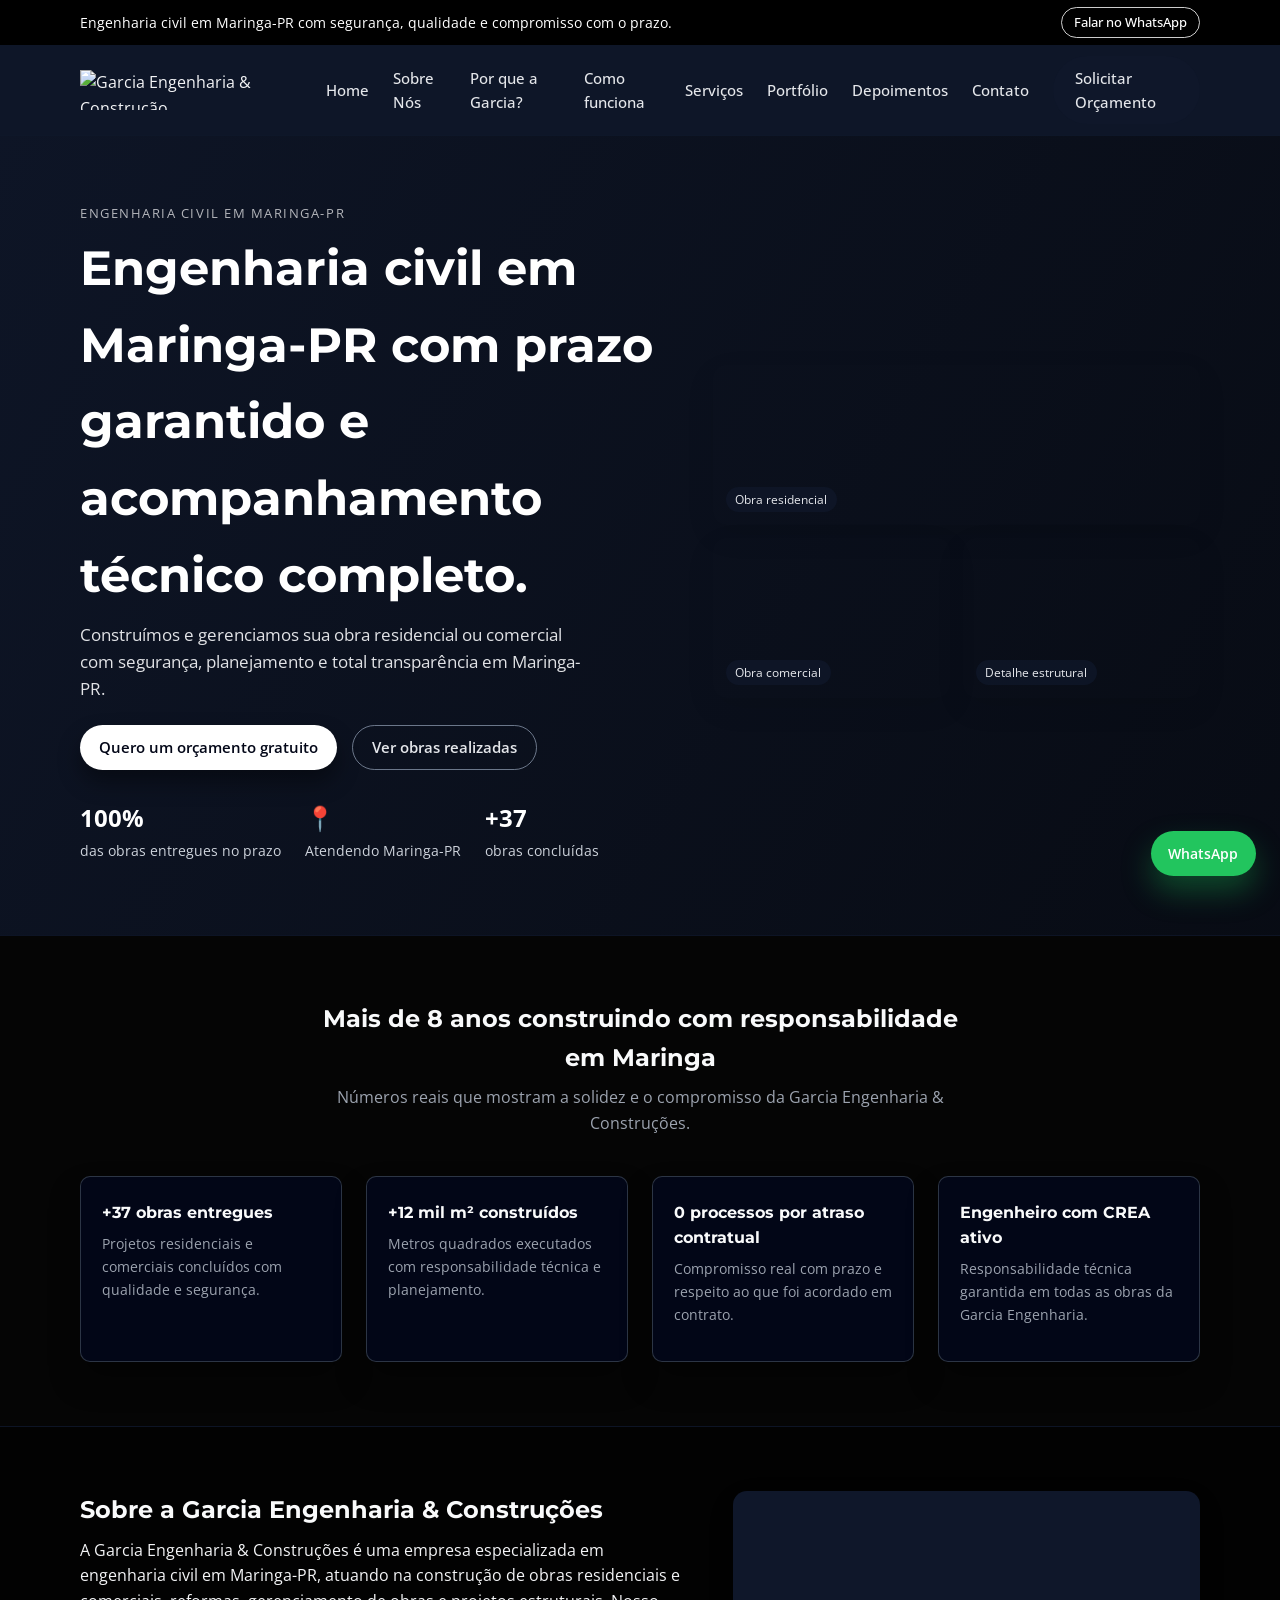
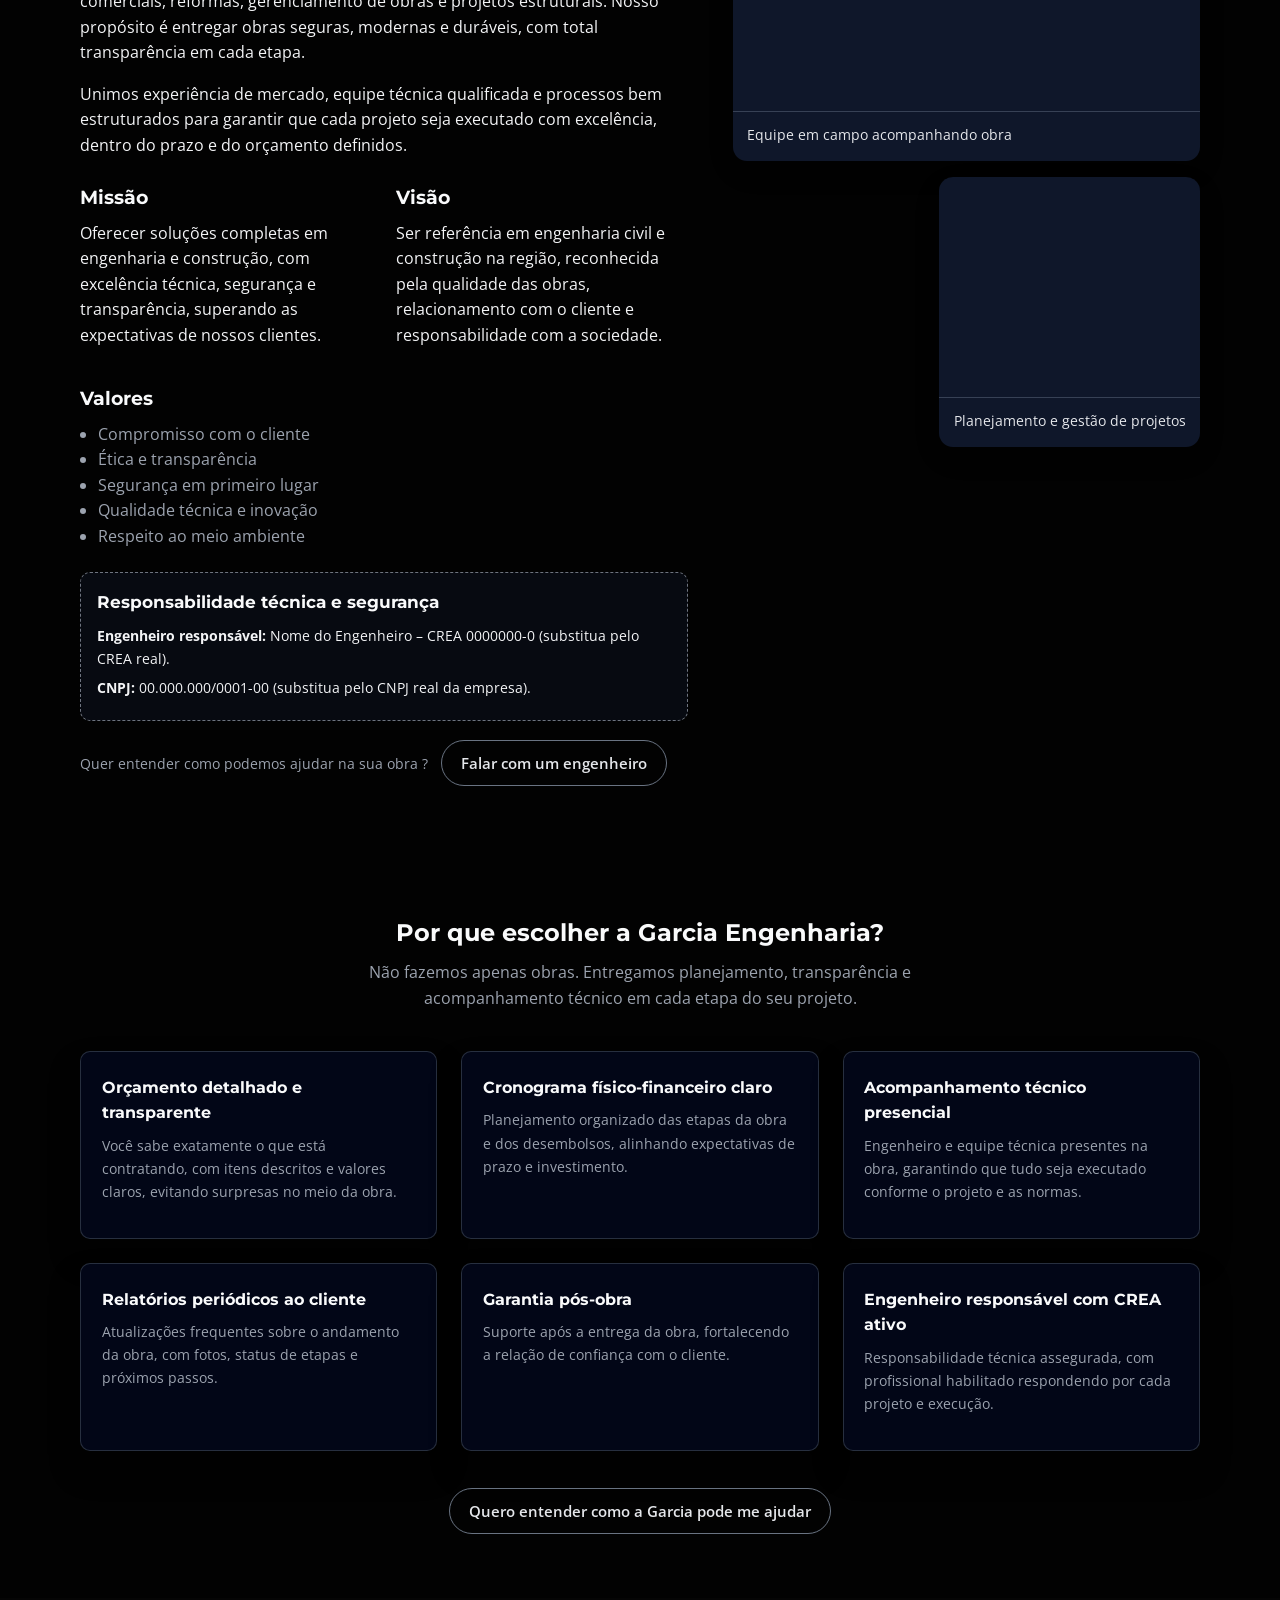
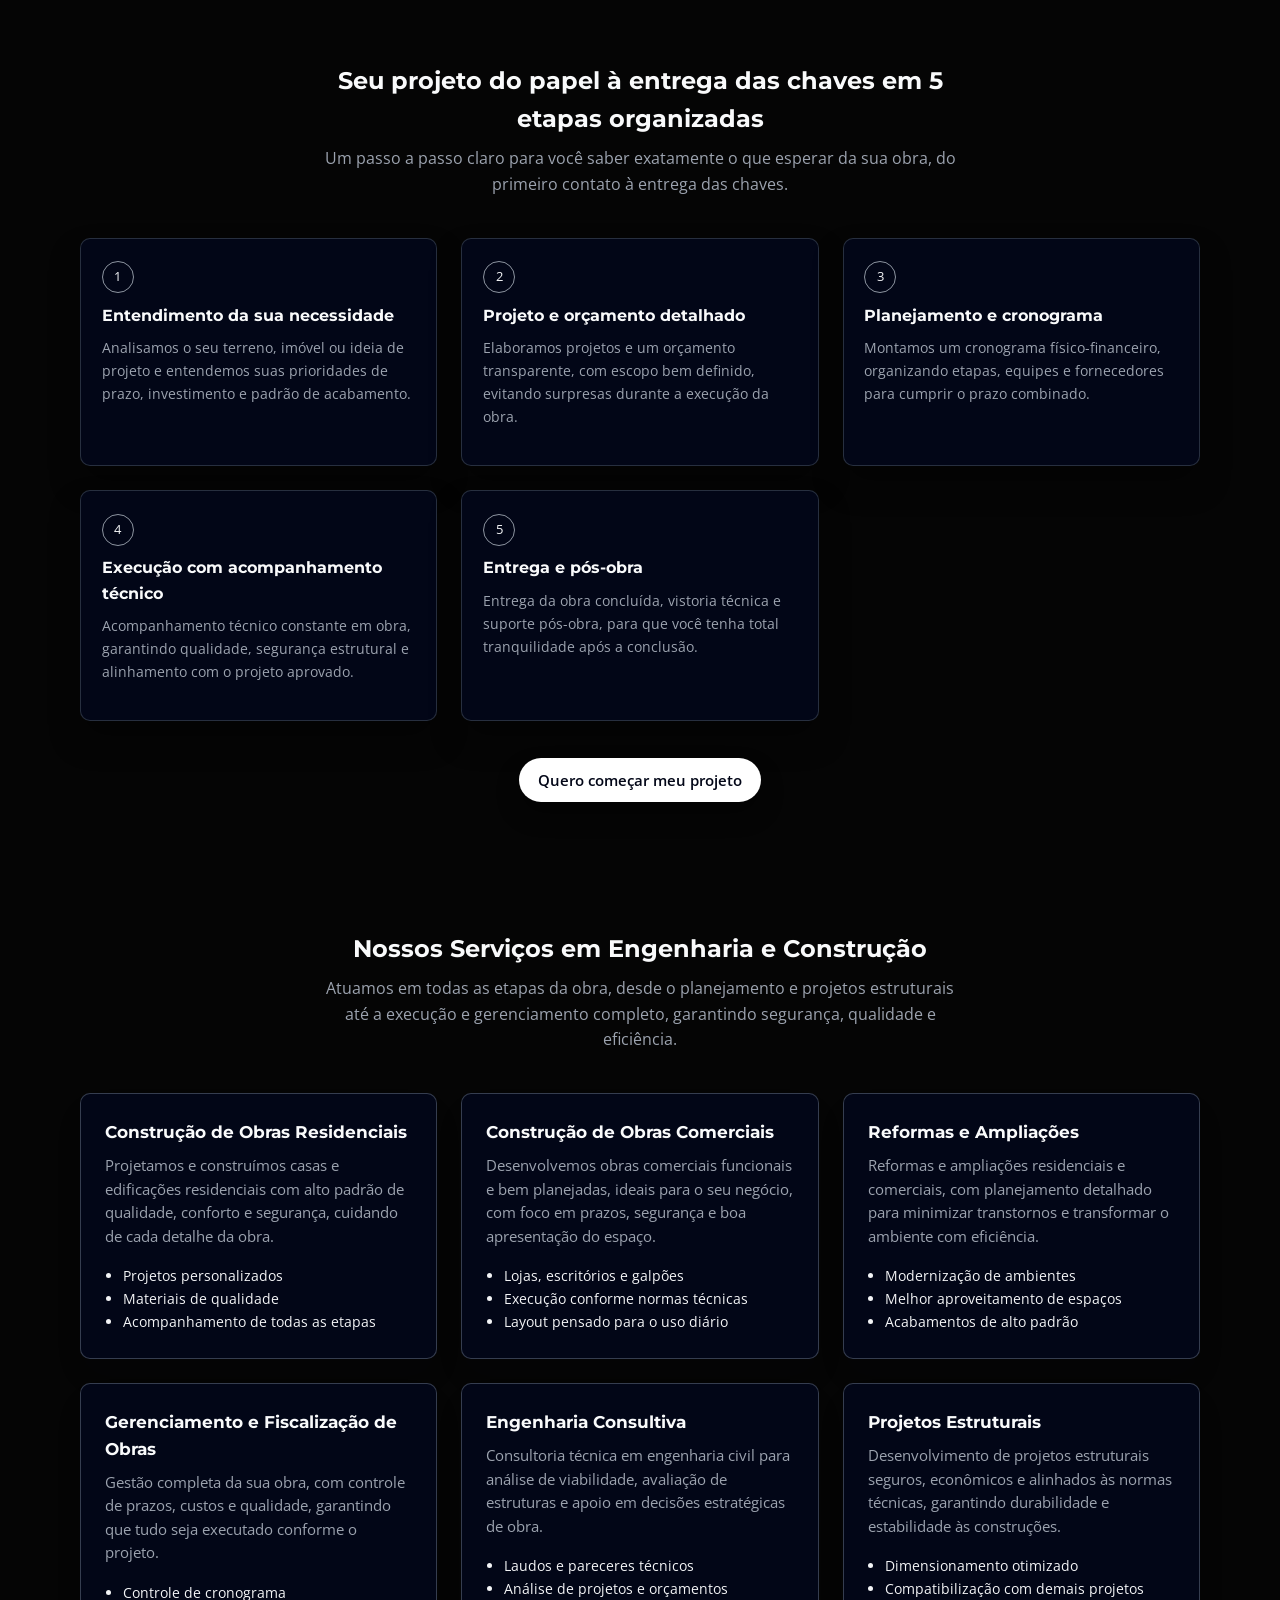
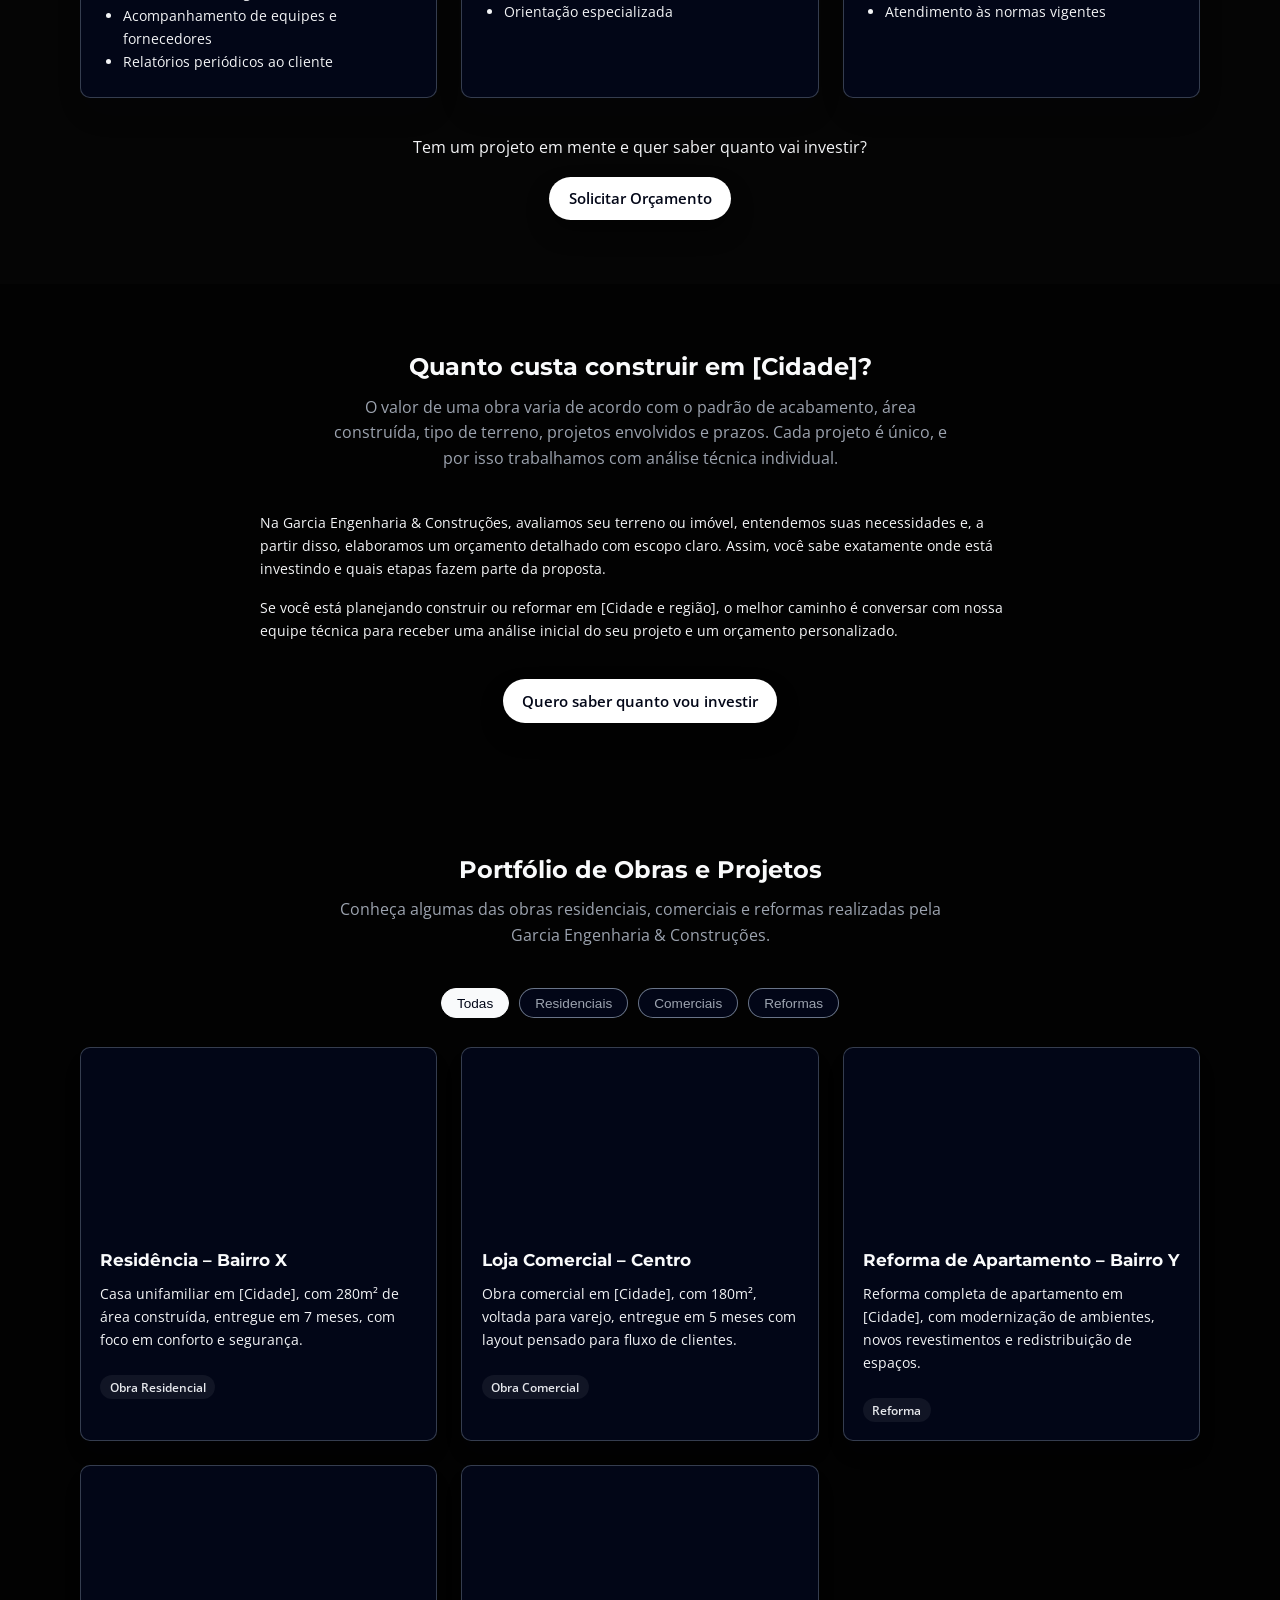
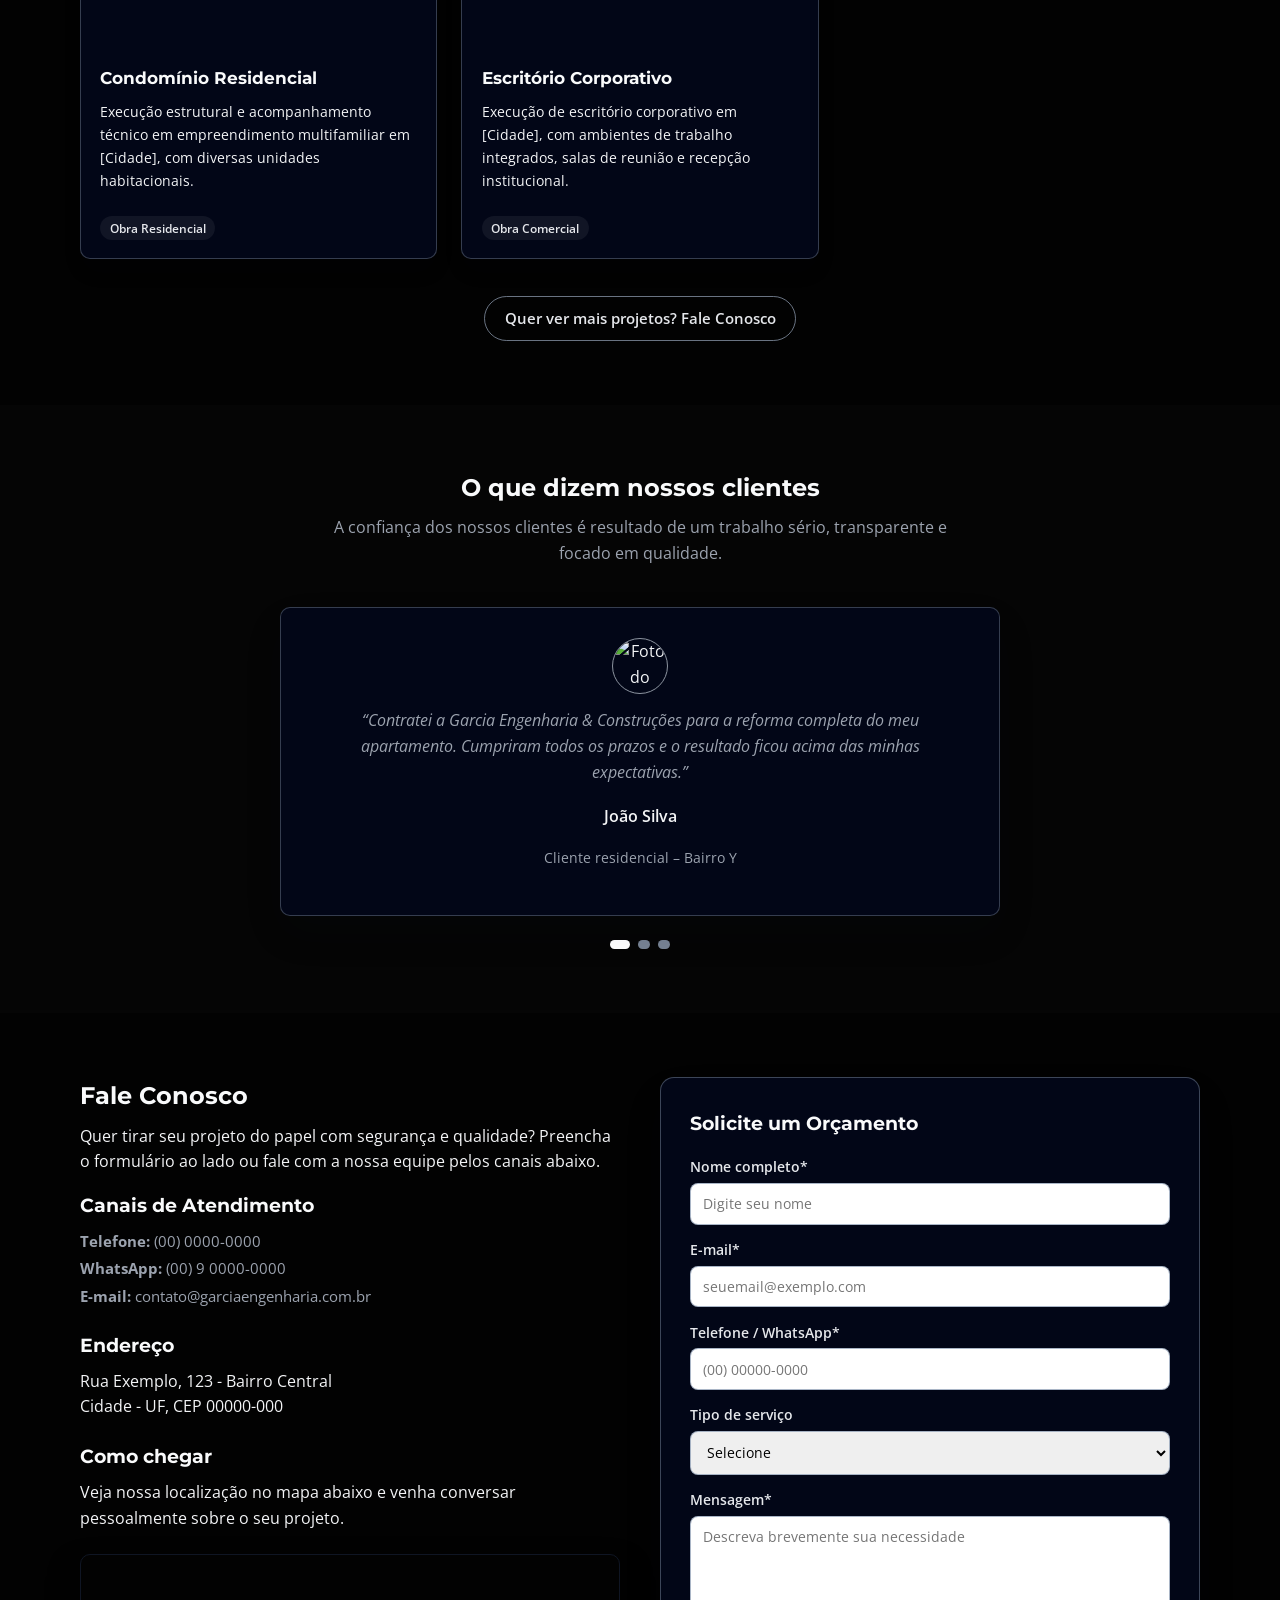
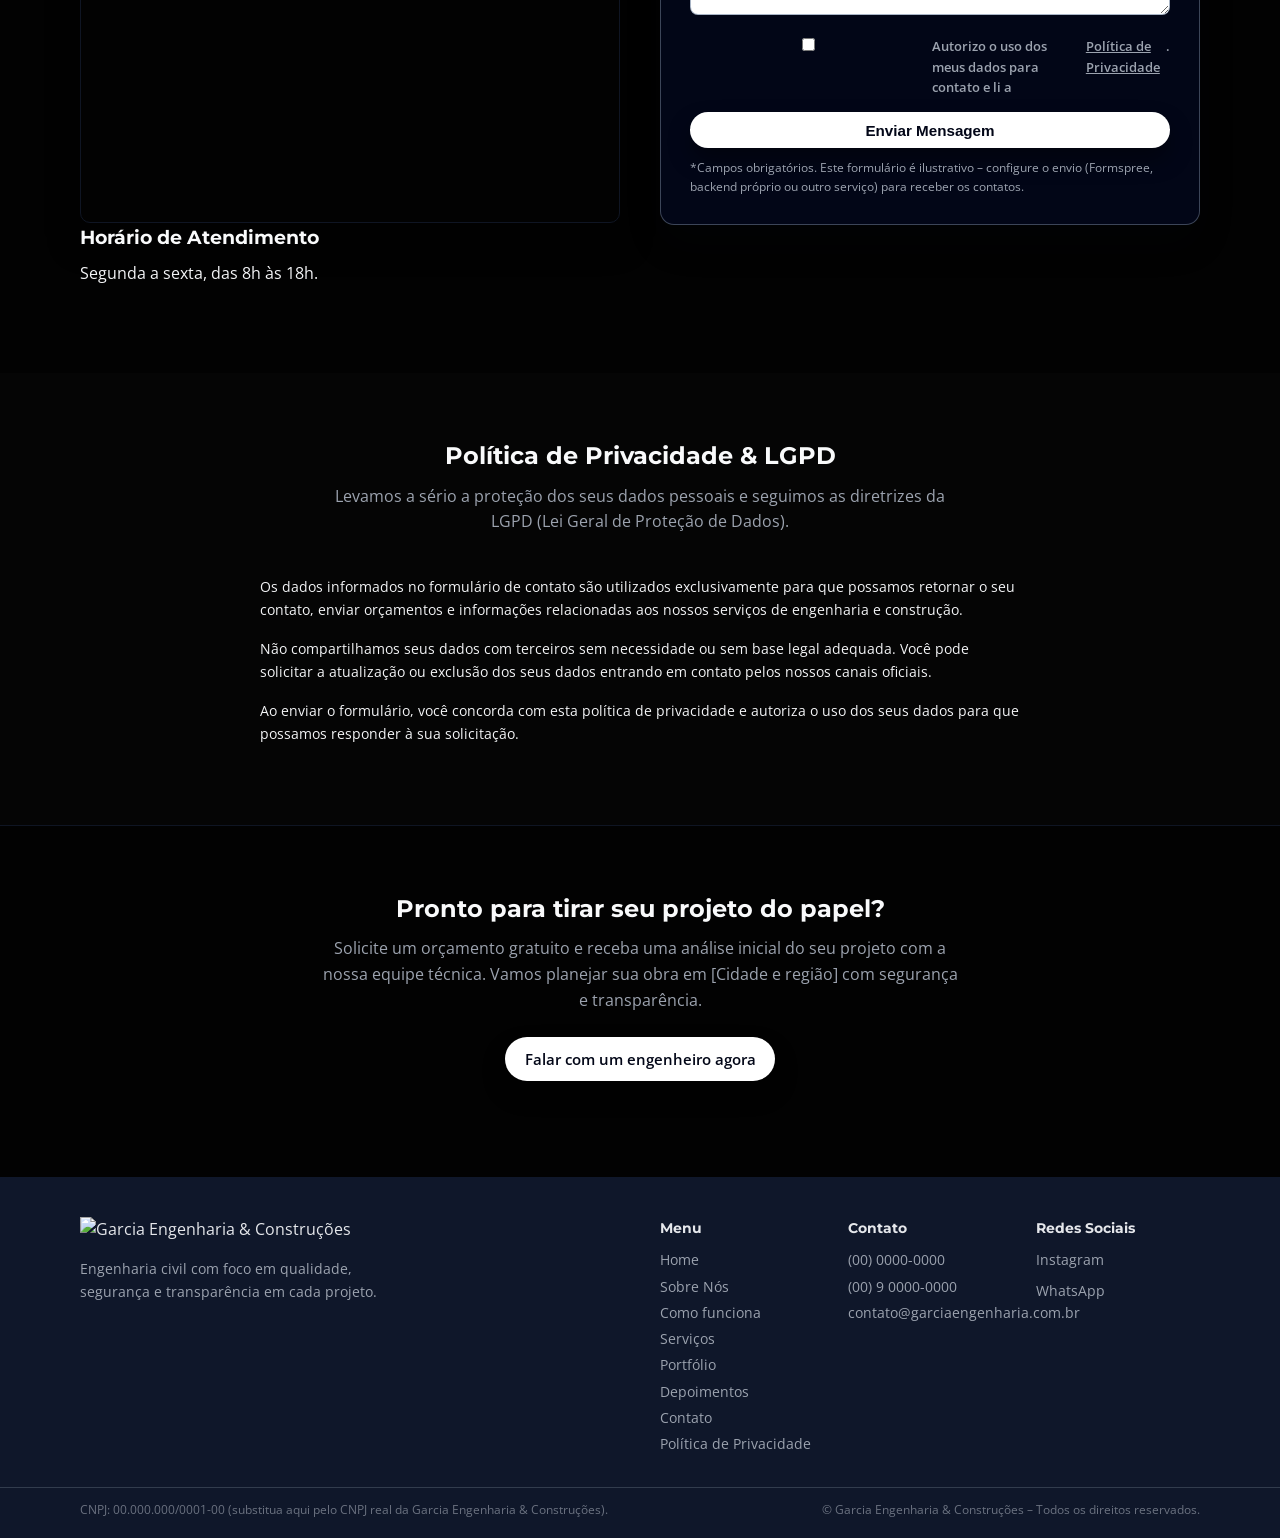
==== index.html @ 96cb590c "Update index.html" ====
<!DOCTYPE html>
<html lang="pt-BR">
<head>
  <meta charset="UTF-8" />
  <meta name="viewport" content="width=device-width, initial-scale=1.0" />
  <title>Garcia Engenharia em Maringa-PR | Obras Residenciais e Comerciais</title>
  <meta name="description" content="Garcia Engenharia & Construções - empresa de engenharia civil em [Cidade/Estado], especializada em obras residenciais e comerciais, reformas, gerenciamento de obras e projetos estruturais com qualidade, segurança e compromisso com o prazo." />
  <meta name="keywords" content="engenharia civil em [Cidade], construtora em [Cidade], obras residenciais, obras comerciais, reformas, projetos estruturais, gerenciamento de obras, engenharia consultiva" />
  <meta name="author" content="Garcia Engenharia & Construções" />

  <link rel="stylesheet" href="style.css" />
  <link rel="preconnect" href="https://fonts.googleapis.com" />
  <link rel="preconnect" href="https://fonts.gstatic.com" crossorigin />
  <link href="https://fonts.googleapis.com/css2?family=Montserrat:wght@400;500;600;700&family=Open+Sans:wght@300;400;600&display=swap" rel="stylesheet" />
</head>
<body>
  <header class="topbar">
    <div class="container topbar-content">
      <span>Engenharia civil em Maringa-PR com segurança, qualidade e compromisso com o prazo.</span>
      <a href="https://wa.me/5599999999999?text=Ol%C3%A1,%20vim%20pelo%20site%20e%20quero%20um%20or%C3%A7amento." target="_blank" class="topbar-whatsapp">Falar no WhatsApp</a>
    </div>
  </header>

  <header class="header">
    <div class="container header-content">
      <div class="logo">
        <img src="assets/logo-garcia.png" alt="Garcia Engenharia &amp; Construção" class="logo-img" />
      </div>

      <nav class="nav" id="nav">
        <a href="#home">Home</a>
        <a href="#sobre">Sobre Nós</a>
        <a href="#por-que-garcia">Por que a Garcia?</a>
        <a href="#processo">Como funciona</a>
        <a href="#servicos">Serviços</a>
        <a href="#portfolio">Portfólio</a>
        <a href="#depoimentos">Depoimentos</a>
        <a href="#contato">Contato</a>
        <a href="#contato" class="btn btn-nav-cta">Solicitar Orçamento</a>
      </nav>

      <button class="nav-toggle" id="nav-toggle" aria-label="Abrir menu">
        <span></span>
        <span></span>
        <span></span>
      </button>
    </div>
  </header>

  <main>
    <!-- Home -->
    <section class="hero" id="home">
      <div class="hero-bg-overlay"></div>
      <div class="container hero-content">
        <div class="hero-text">
          <span class="hero-kicker">Engenharia civil em Maringa-PR</span>
          <h1>Engenharia civil em Maringa-PR com prazo garantido e acompanhamento técnico completo.</h1>
          <p class="hero-subtitle">
            Construímos e gerenciamos sua obra residencial ou comercial com segurança, planejamento e total transparência em Maringa-PR.
          </p>
          <div class="hero-actions">
            <a href="#contato" class="btn btn-primary">Quero um orçamento gratuito</a>
            <a href="#portfolio" class="btn btn-outline">Ver obras realizadas</a>
          </div>
          <div class="hero-highlights">
            <div>
              <strong>100%</strong>
              <span>das obras entregues no prazo</span>
            </div>
            <div>
              <strong>📍</strong>
              <span>Atendendo Maringa-PR</span>
            </div>
            <div>
              <strong>+37</strong>
              <span>obras concluídas</span>
            </div>
          </div>
        </div>
        <div class="hero-gallery">
          <div class="hero-img hero-img-1">
            <span>Obra residencial</span>
          </div>
          <div class="hero-img hero-img-2">
            <span>Obra comercial</span>
          </div>
          <div class="hero-img hero-img-3">
            <span>Detalhe estrutural</span>
          </div>
        </div>
      </div>
    </section>

    <!-- Prova social imediata -->
    <section class="section section-alt proof-section" id="prova">
      <div class="container">
        <div class="section-header">
          <h2>Mais de 8 anos construindo com responsabilidade em Maringa</h2>
          <p>Números reais que mostram a solidez e o compromisso da Garcia Engenharia &amp; Construções.</p>
        </div>
        <div class="proof-grid">
          <div class="proof-card">
            <h3>+37 obras entregues</h3>
            <p>Projetos residenciais e comerciais concluídos com qualidade e segurança.</p>
          </div>
          <div class="proof-card">
            <h3>+12 mil m² construídos</h3>
            <p>Metros quadrados executados com responsabilidade técnica e planejamento.</p>
          </div>
          <div class="proof-card">
            <h3>0 processos por atraso contratual</h3>
            <p>Compromisso real com prazo e respeito ao que foi acordado em contrato.</p>
          </div>
          <div class="proof-card">
            <h3>Engenheiro com CREA ativo</h3>
            <p>Responsabilidade técnica garantida em todas as obras da Garcia Engenharia.</p>
          </div>
        </div>
      </div>
    </section>

    <!-- Sobre Nós -->
    <section class="section" id="sobre">
      <div class="container section-grid">
        <div class="section-text">
          <h2>Sobre a Garcia Engenharia &amp; Construções</h2>
          <p>
            A Garcia Engenharia &amp; Construções é uma empresa especializada em engenharia civil em Maringa-PR, atuando na construção de obras residenciais e comerciais, reformas, gerenciamento de obras e projetos estruturais. Nosso propósito é entregar obras seguras, modernas e duráveis, com total transparência em cada etapa.
          </p>
          <p>
            Unimos experiência de mercado, equipe técnica qualificada e processos bem estruturados para garantir que cada projeto seja executado com excelência, dentro do prazo e do orçamento definidos.
          </p>

          <div class="about-columns">
            <div>
              <h3>Missão</h3>
              <p>
                Oferecer soluções completas em engenharia e construção, com excelência técnica, segurança e transparência, superando as expectativas de nossos clientes.
              </p>
            </div>
            <div>
              <h3>Visão</h3>
              <p>
                Ser referência em engenharia civil e construção na região, reconhecida pela qualidade das obras, relacionamento com o cliente e responsabilidade com a sociedade.
              </p>
            </div>
          </div>

          <div class="about-values">
            <h3>Valores</h3>
            <ul>
              <li>Compromisso com o cliente</li>
              <li>Ética e transparência</li>
              <li>Segurança em primeiro lugar</li>
              <li>Qualidade técnica e inovação</li>
              <li>Respeito ao meio ambiente</li>
            </ul>
          </div>

          <div class="about-proof">
            <h3>Responsabilidade técnica e segurança</h3>
            <p>
              <strong>Engenheiro responsável:</strong> Nome do Engenheiro – CREA 0000000-0 (substitua pelo CREA real).
            </p>
            <p>
              <strong>CNPJ:</strong> 00.000.000/0001-00 (substitua pelo CNPJ real da empresa).
            </p>
          </div>

          <div class="section-cta-inline">
            <p>Quer entender como podemos ajudar na sua obra ?</p>
            <a href="#contato" class="btn btn-outline">Falar com um engenheiro</a>
          </div>
        </div>

        <div class="section-media">
          <div class="media-card">
            <div class="media-image about-image-main"></div>
            <div class="media-label">Equipe em campo acompanhando obra</div>
          </div>
          <div class="media-card secondary">
            <div class="media-image about-image-secondary"></div>
            <div class="media-label">Planejamento e gestão de projetos</div>
          </div>
        </div>
      </div>
    </section>

    <!-- Por que escolher a Garcia -->
    <section class="section" id="por-que-garcia">
      <div class="container">
        <header class="section-header">
          <h2>Por que escolher a Garcia Engenharia?</h2>
          <p>
            Não fazemos apenas obras. Entregamos planejamento, transparência e acompanhamento técnico em cada etapa do seu projeto.
          </p>
        </header>

        <div class="why-grid">
          <div class="why-item">
            <h3>Orçamento detalhado e transparente</h3>
            <p>Você sabe exatamente o que está contratando, com itens descritos e valores claros, evitando surpresas no meio da obra.</p>
          </div>
          <div class="why-item">
            <h3>Cronograma físico-financeiro claro</h3>
            <p>Planejamento organizado das etapas da obra e dos desembolsos, alinhando expectativas de prazo e investimento.</p>
          </div>
          <div class="why-item">
            <h3>Acompanhamento técnico presencial</h3>
            <p>Engenheiro e equipe técnica presentes na obra, garantindo que tudo seja executado conforme o projeto e as normas.</p>
          </div>
          <div class="why-item">
            <h3>Relatórios periódicos ao cliente</h3>
            <p>Atualizações frequentes sobre o andamento da obra, com fotos, status de etapas e próximos passos.</p>
          </div>
          <div class="why-item">
            <h3>Garantia pós-obra</h3>
            <p>Suporte após a entrega da obra, fortalecendo a relação de confiança com o cliente.</p>
          </div>
          <div class="why-item">
            <h3>Engenheiro responsável com CREA ativo</h3>
            <p>Responsabilidade técnica assegurada, com profissional habilitado respondendo por cada projeto e execução.</p>
          </div>
        </div>

        <div class="section-cta-center">
          <a href="#contato" class="btn btn-outline">Quero entender como a Garcia pode me ajudar</a>
        </div>
      </div>
    </section>

    <!-- Como funciona nosso processo -->
    <section class="section section-alt" id="processo">
      <div class="container">
        <header class="section-header">
          <h2>Seu projeto do papel à entrega das chaves em 5 etapas organizadas</h2>
          <p>
            Um passo a passo claro para você saber exatamente o que esperar da sua obra, do primeiro contato à entrega das chaves.
          </p>
        </header>

        <div class="process-grid">
          <article class="process-step">
            <span class="process-number">1</span>
            <h3>Entendimento da sua necessidade</h3>
            <p>Analisamos o seu terreno, imóvel ou ideia de projeto e entendemos suas prioridades de prazo, investimento e padrão de acabamento.</p>
          </article>
          <article class="process-step">
            <span class="process-number">2</span>
            <h3>Projeto e orçamento detalhado</h3>
            <p>Elaboramos projetos e um orçamento transparente, com escopo bem definido, evitando surpresas durante a execução da obra.</p>
          </article>
          <article class="process-step">
            <span class="process-number">3</span>
            <h3>Planejamento e cronograma</h3>
            <p>Montamos um cronograma físico-financeiro, organizando etapas, equipes e fornecedores para cumprir o prazo combinado.</p>
          </article>
          <article class="process-step">
            <span class="process-number">4</span>
            <h3>Execução com acompanhamento técnico</h3>
            <p>Acompanhamento técnico constante em obra, garantindo qualidade, segurança estrutural e alinhamento com o projeto aprovado.</p>
          </article>
          <article class="process-step">
            <span class="process-number">5</span>
            <h3>Entrega e pós-obra</h3>
            <p>Entrega da obra concluída, vistoria técnica e suporte pós-obra, para que você tenha total tranquilidade após a conclusão.</p>
          </article>
        </div>

        <div class="section-cta-center">
          <a href="#contato" class="btn btn-primary">Quero começar meu projeto</a>
        </div>
      </div>
    </section>

    <!-- Serviços -->
    <section class="section section-alt" id="servicos">
      <div class="container">
        <header class="section-header">
          <h2>Nossos Serviços em Engenharia e Construção</h2>
          <p>
            Atuamos em todas as etapas da obra, desde o planejamento e projetos estruturais até a execução e gerenciamento completo, garantindo segurança, qualidade e eficiência.
          </p>
        </header>

        <div class="services-grid">
          <article class="service-card">
            <h3>Construção de Obras Residenciais</h3>
            <p>
              Projetamos e construímos casas e edificações residenciais com alto padrão de qualidade, conforto e segurança, cuidando de cada detalhe da obra.
            </p>
            <ul>
              <li>Projetos personalizados</li>
              <li>Materiais de qualidade</li>
              <li>Acompanhamento de todas as etapas</li>
            </ul>
          </article>

          <article class="service-card">
            <h3>Construção de Obras Comerciais</h3>
            <p>
              Desenvolvemos obras comerciais funcionais e bem planejadas, ideais para o seu negócio, com foco em prazos, segurança e boa apresentação do espaço.
            </p>
            <ul>
              <li>Lojas, escritórios e galpões</li>
              <li>Execução conforme normas técnicas</li>
              <li>Layout pensado para o uso diário</li>
            </ul>
          </article>

          <article class="service-card">
            <h3>Reformas e Ampliações</h3>
            <p>
              Reformas e ampliações residenciais e comerciais, com planejamento detalhado para minimizar transtornos e transformar o ambiente com eficiência.
            </p>
            <ul>
              <li>Modernização de ambientes</li>
              <li>Melhor aproveitamento de espaços</li>
              <li>Acabamentos de alto padrão</li>
            </ul>
          </article>

          <article class="service-card">
            <h3>Gerenciamento e Fiscalização de Obras</h3>
            <p>
              Gestão completa da sua obra, com controle de prazos, custos e qualidade, garantindo que tudo seja executado conforme o projeto.
            </p>
            <ul>
              <li>Controle de cronograma</li>
              <li>Acompanhamento de equipes e fornecedores</li>
              <li>Relatórios periódicos ao cliente</li>
            </ul>
          </article>

          <article class="service-card">
            <h3>Engenharia Consultiva</h3>
            <p>
              Consultoria técnica em engenharia civil para análise de viabilidade, avaliação de estruturas e apoio em decisões estratégicas de obra.
            </p>
            <ul>
              <li>Laudos e pareceres técnicos</li>
              <li>Análise de projetos e orçamentos</li>
              <li>Orientação especializada</li>
            </ul>
          </article>

          <article class="service-card">
            <h3>Projetos Estruturais</h3>
            <p>
              Desenvolvimento de projetos estruturais seguros, econômicos e alinhados às normas técnicas, garantindo durabilidade e estabilidade às construções.
            </p>
            <ul>
              <li>Dimensionamento otimizado</li>
              <li>Compatibilização com demais projetos</li>
              <li>Atendimento às normas vigentes</li>
            </ul>
          </article>
        </div>

        <div class="section-cta-center">
          <p>Tem um projeto em mente e quer saber quanto vai investir?</p>
          <a href="#contato" class="btn btn-primary">Solicitar Orçamento</a>
        </div>
      </div>
    </section>

    <!-- Quanto custa construir em [Cidade]? -->
    <section class="section" id="custo">
      <div class="container">
        <header class="section-header">
          <h2>Quanto custa construir em [Cidade]?</h2>
          <p>
            O valor de uma obra varia de acordo com o padrão de acabamento, área construída, tipo de terreno, projetos envolvidos e prazos. Cada projeto é único, e por isso trabalhamos com análise
            técnica individual.
          </p>
        </header>

        <div class="privacy-content">
          <p>
            Na Garcia Engenharia &amp; Construções, avaliamos seu terreno ou imóvel, entendemos suas necessidades e, a partir disso, elaboramos um orçamento detalhado com escopo claro. Assim, você
            sabe exatamente onde está investindo e quais etapas fazem parte da proposta.
          </p>
          <p>
            Se você está planejando construir ou reformar em [Cidade e região], o melhor caminho é conversar com nossa equipe técnica para receber uma análise inicial do seu projeto e um orçamento
            personalizado.
          </p>
        </div>

        <div class="section-cta-center">
          <a href="#contato" class="btn btn-primary">Quero saber quanto vou investir</a>
        </div>
      </div>
    </section>

    <!-- Portfólio -->
    <section class="section" id="portfolio">
      <div class="container">
        <header class="section-header">
          <h2>Portfólio de Obras e Projetos</h2>
          <p>
            Conheça algumas das obras residenciais, comerciais e reformas realizadas pela Garcia Engenharia &amp; Construções.
          </p>
        </header>

        <div class="portfolio-filters">
          <button class="filter-btn active" data-filter="all">Todas</button>
          <button class="filter-btn" data-filter="residencial">Residenciais</button>
          <button class="filter-btn" data-filter="comercial">Comerciais</button>
          <button class="filter-btn" data-filter="reforma">Reformas</button>
        </div>

        <div class="portfolio-grid">
          <article class="portfolio-item" data-category="residencial">
            <div class="portfolio-image portfolio-img-1"></div>
            <div class="portfolio-info">
              <h3>Residência – Bairro X</h3>
              <p>Casa unifamiliar em [Cidade], com 280m² de área construída, entregue em 7 meses, com foco em conforto e segurança.</p>
              <span class="portfolio-tag">Obra Residencial</span>
            </div>
          </article>

          <article class="portfolio-item" data-category="comercial">
            <div class="portfolio-image portfolio-img-2"></div>
            <div class="portfolio-info">
              <h3>Loja Comercial – Centro</h3>
              <p>Obra comercial em [Cidade], com 180m², voltada para varejo, entregue em 5 meses com layout pensado para fluxo de clientes.</p>
              <span class="portfolio-tag">Obra Comercial</span>
            </div>
          </article>

          <article class="portfolio-item" data-category="reforma">
            <div class="portfolio-image portfolio-img-3"></div>
            <div class="portfolio-info">
              <h3>Reforma de Apartamento – Bairro Y</h3>
              <p>Reforma completa de apartamento em [Cidade], com modernização de ambientes, novos revestimentos e redistribuição de espaços.</p>
              <span class="portfolio-tag">Reforma</span>
            </div>
          </article>

          <article class="portfolio-item" data-category="residencial">
            <div class="portfolio-image portfolio-img-4"></div>
            <div class="portfolio-info">
              <h3>Condomínio Residencial</h3>
              <p>Execução estrutural e acompanhamento técnico em empreendimento multifamiliar em [Cidade], com diversas unidades habitacionais.</p>
              <span class="portfolio-tag">Obra Residencial</span>
            </div>
          </article>

          <article class="portfolio-item" data-category="comercial">
            <div class="portfolio-image portfolio-img-5"></div>
            <div class="portfolio-info">
              <h3>Escritório Corporativo</h3>
              <p>Execução de escritório corporativo em [Cidade], com ambientes de trabalho integrados, salas de reunião e recepção institucional.</p>
              <span class="portfolio-tag">Obra Comercial</span>
            </div>
          </article>
        </div>

        <div class="section-cta-center">
          <a href="#contato" class="btn btn-outline">Quer ver mais projetos? Fale Conosco</a>
        </div>
      </div>
    </section>

    <!-- Depoimentos -->
    <section class="section section-alt" id="depoimentos">
      <div class="container">
        <header class="section-header">
          <h2>O que dizem nossos clientes</h2>
          <p>
            A confiança dos nossos clientes é resultado de um trabalho sério, transparente e focado em qualidade.
          </p>
        </header>

        <div class="testimonials-slider" id="testimonials-slider">
          <article class="testimonial active">
            <img src="assets/depoimentos/joao-silva.jpg" alt="Foto do cliente João Silva" class="testimonial-photo" />
            <p class="testimonial-text">
              “Contratei a Garcia Engenharia &amp; Construções para a reforma completa do meu apartamento. Cumpriram todos os prazos e o resultado ficou acima das minhas expectativas.”
            </p>
            <p class="testimonial-author">João Silva</p>
            <p class="testimonial-role">Cliente residencial – Bairro Y</p>
          </article>

          <article class="testimonial">
            <img src="assets/depoimentos/ana-pereira.jpg" alt="Foto da cliente Ana Pereira" class="testimonial-photo" />
            <p class="testimonial-text">
              “A obra do nosso novo escritório foi conduzida com profissionalismo e transparência. Recomendo a Garcia pela qualidade técnica e pelo cuidado com cada detalhe.”
            </p>
            <p class="testimonial-author">Ana Pereira</p>
            <p class="testimonial-role">Empresária – Escritório comercial em [Cidade]</p>
          </article>

          <article class="testimonial">
            <img src="assets/depoimentos/marcos-oliveira.jpg" alt="Foto do cliente Marcos Oliveira" class="testimonial-photo" />
            <p class="testimonial-text">
              “Desde o projeto estrutural até a entrega da obra, tivemos acompanhamento constante da equipe, sempre esclarecendo dúvidas e propondo as melhores soluções.”
            </p>
            <p class="testimonial-author">Marcos Oliveira</p>
            <p class="testimonial-role">Investidor imobiliário – Obras em [Cidade e região]</p>
          </article>
        </div>

        <div class="testimonials-dots" id="testimonials-dots">
          <button class="dot active" data-index="0" aria-label="Depoimento 1"></button>
          <button class="dot" data-index="1" aria-label="Depoimento 2"></button>
          <button class="dot" data-index="2" aria-label="Depoimento 3"></button>
        </div>
      </div>
    </section>

    <!-- Contato -->
    <section class="section" id="contato">
      <div class="container contact-grid">
        <div class="contact-info">
          <h2>Fale Conosco</h2>
          <p>
            Quer tirar seu projeto do papel com segurança e qualidade? Preencha o formulário ao lado ou fale com a nossa equipe pelos canais abaixo.
          </p>

          <div class="contact-block">
            <h3>Canais de Atendimento</h3>
            <ul>
              <li><strong>Telefone:</strong> (00) 0000-0000</li>
              <li><strong>WhatsApp:</strong> (00) 9 0000-0000</li>
              <li><strong>E-mail:</strong> contato@garciaengenharia.com.br</li>
            </ul>
          </div>

          <div class="contact-block">
            <h3>Endereço</h3>
            <p>
              Rua Exemplo, 123 - Bairro Central<br />
              Cidade - UF, CEP 00000-000
            </p>
          </div>

          <div class="contact-block">
            <h3>Como chegar</h3>
            <p>Veja nossa localização no mapa abaixo e venha conversar pessoalmente sobre o seu projeto.</p>
          </div>

          <div class="contact-map">
            <iframe
              src="https://www.google.com/maps/embed?pb=!1m18!1m12!1m3!1d0!2d-46.633309!3d-23.55052!2m3!1f0!2f0!3f0!3m2!1i1024!2i768!4f13.1!3m3!1m2!1s0x0%3A0x0!2zWw!5e0!3m2!1spt-BR!2sBR!4v0000000000000"
              width="100%"
              height="260"
              style="border: 0"
              allowfullscreen=""
              loading="lazy"
              referrerpolicy="no-referrer-when-downgrade"
            ></iframe>
          </div>

          <div class="contact-block">
            <h3>Horário de Atendimento</h3>
            <p>Segunda a sexta, das 8h às 18h.</p>
          </div>
        </div>

        <div class="contact-form-wrapper">
          <form class="contact-form" action="#" method="post">
            <h3>Solicite um Orçamento</h3>
            <div class="form-group">
              <label for="nome">Nome completo*</label>
              <input type="text" id="nome" name="nome" placeholder="Digite seu nome" required />
            </div>
            <div class="form-group">
              <label for="email">E-mail*</label>
              <input type="email" id="email" name="email" placeholder="seuemail@exemplo.com" required />
            </div>
            <div class="form-group">
              <label for="telefone">Telefone / WhatsApp*</label>
              <input type="tel" id="telefone" name="telefone" placeholder="(00) 00000-0000" required />
            </div>
            <div class="form-group">
              <label for="tipo-servico">Tipo de serviço</label>
              <select id="tipo-servico" name="tipo-servico">
                <option value="">Selecione</option>
                <option value="residencial">Construção residencial</option>
                <option value="comercial">Construção comercial</option>
                <option value="reforma">Reforma / Ampliação</option>
                <option value="gerenciamento">Gerenciamento de obra</option>
                <option value="projetos">Projetos estruturais</option>
                <option value="consultoria">Engenharia consultiva</option>
              </select>
            </div>
            <div class="form-group">
              <label for="mensagem">Mensagem*</label>
              <textarea id="mensagem" name="mensagem" rows="4" placeholder="Descreva brevemente sua necessidade" required></textarea>
            </div>
            <div class="form-group form-consent">
              <label>
                <input type="checkbox" name="lgpd" required />
                Autorizo o uso dos meus dados para contato e li a <a href="#privacidade">Política de Privacidade</a>.
              </label>
            </div>
            <button type="submit" class="btn btn-primary btn-full">Enviar Mensagem</button>
            <small class="form-note">*Campos obrigatórios. Este formulário é ilustrativo – configure o envio (Formspree, backend próprio ou outro serviço) para receber os contatos.</small>
          </form>
        </div>
      </div>
    </section>

    <!-- Política de Privacidade / LGPD -->
    <section class="section section-alt" id="privacidade">
      <div class="container">
        <header class="section-header">
          <h2>Política de Privacidade &amp; LGPD</h2>
          <p>Levamos a sério a proteção dos seus dados pessoais e seguimos as diretrizes da LGPD (Lei Geral de Proteção de Dados).</p>
        </header>

        <div class="privacy-content">
          <p>
            Os dados informados no formulário de contato são utilizados exclusivamente para que possamos retornar o seu contato, enviar orçamentos e informações relacionadas aos nossos serviços
            de engenharia e construção.
          </p>
          <p>
            Não compartilhamos seus dados com terceiros sem necessidade ou sem base legal adequada. Você pode solicitar a atualização ou exclusão dos seus dados entrando em contato pelos nossos
            canais oficiais.
          </p>
          <p>
            Ao enviar o formulário, você concorda com esta política de privacidade e autoriza o uso dos seus dados para que possamos responder à sua solicitação.
          </p>
        </div>
      </div>
    </section>

    <!-- Chamada final -->
    <section class="section cta-final" id="cta-final">
      <div class="container">
        <div class="cta-final-inner">
          <h2>Pronto para tirar seu projeto do papel?</h2>
          <p>
            Solicite um orçamento gratuito e receba uma análise inicial do seu projeto com a nossa equipe técnica. Vamos planejar sua obra em [Cidade e região] com segurança e transparência.
          </p>
          <a href="https://wa.me/5599999999999?text=Ol%C3%A1,%20vim%20pelo%20site%20e%20quero%20um%20or%C3%A7amento." target="_blank" class="btn btn-primary">
            Falar com um engenheiro agora
          </a>
        </div>
      </div>
    </section>
  </main>

  <footer class="footer">
    <div class="container footer-content">
      <div class="footer-brand">
        <div class="logo footer-logo">
          <img src="assets/logo-garcia.png" alt="Garcia Engenharia &amp; Construções" class="logo-img" />
        </div>
        <p>
          Engenharia civil com foco em qualidade, segurança e transparência em cada projeto.
        </p>
      </div>

      <div class="footer-columns">
        <div class="footer-column">
          <h4>Menu</h4>
          <ul>
            <li><a href="#home">Home</a></li>
            <li><a href="#sobre">Sobre Nós</a></li>
              <li><a href="#processo">Como funciona</a></li>
            <li><a href="#servicos">Serviços</a></li>
            <li><a href="#portfolio">Portfólio</a></li>
            <li><a href="#depoimentos">Depoimentos</a></li>
            <li><a href="#contato">Contato</a></li>
              <li><a href="#privacidade">Política de Privacidade</a></li>
          </ul>
        </div>

        <div class="footer-column">
          <h4>Contato</h4>
          <ul>
            <li>(00) 0000-0000</li>
            <li>(00) 9 0000-0000</li>
            <li>contato@garciaengenharia.com.br</li>
          </ul>
        </div>

        <div class="footer-column">
          <h4>Redes Sociais</h4>
          <ul class="social-links">
            <li><a href="https://www.instagram.com/garcia.eng" target="_blank" rel="noopener">Instagram</a></li>
              <li><a href="https://wa.me/5599999999999?text=Ol%C3%A1,%20vim%20pelo%20site%20e%20quero%20um%20or%C3%A7amento." target="_blank" rel="noopener">WhatsApp</a></li>
          </ul>
        </div>
      </div>
    </div>

    <div class="footer-bottom">
      <div class="container footer-bottom-content">
        <span>CNPJ: 00.000.000/0001-00 (substitua aqui pelo CNPJ real da Garcia Engenharia &amp; Construções).</span>
        <span>© Garcia Engenharia &amp; Construções – Todos os direitos reservados.</span>
      </div>
    </div>
  </footer>

  <a href="https://wa.me/5599999999999?text=Ol%C3%A1,%20vim%20pelo%20site%20e%20quero%20um%20or%C3%A7amento." target="_blank" class="whatsapp-float" aria-label="Falar no WhatsApp">
    <span>WhatsApp</span>
  </a>

  <script src="script.js"></script>
</body>
</html>
---- style.css ----
:root {
  --color-primary: #ffffff;
  --color-primary-light: #e5e5e5;
  --color-accent: #ffffff;
  --color-bg: #020202;
  --color-bg-alt: #050505;
  --color-text: #f3f4f6;
  --color-text-muted: #9ca3af;
  --shadow-soft: 0 10px 30px rgba(0, 0, 0, 0.08);
  --radius-lg: 14px;
  --radius-md: 10px;
  --radius-sm: 6px;
}

*,
*::before,
*::after {
  box-sizing: border-box;
}

body {
  margin: 0;
  font-family: "Open Sans", system-ui, -apple-system, BlinkMacSystemFont, "Segoe UI", sans-serif;
  color: var(--color-text);
  background: var(--color-bg);
  line-height: 1.6;
}

img {
  max-width: 100%;
  display: block;
}

a {
  color: inherit;
  text-decoration: none;
}

.container {
  width: min(1120px, 100% - 2.5rem);
  margin-inline: auto;
}

h1,
h2,
h3,
h4 {
  font-family: "Montserrat", system-ui, -apple-system, BlinkMacSystemFont, "Segoe UI", sans-serif;
  margin: 0 0 0.5rem;
  color: #f9fafb;
}

p {
  margin: 0 0 1rem;
  color: var(--color-text);
}

ul {
  margin: 0;
  padding-left: 1.1rem;
}

/* Topbar */
.topbar {
  background: #000000;
  color: #ffffff;
  font-size: 0.85rem;
}

.topbar-content {
  display: flex;
  align-items: center;
  justify-content: space-between;
  gap: 1rem;
  padding-block: 0.45rem;
}

.topbar-whatsapp {
  padding: 0.25rem 0.75rem;
  border-radius: 999px;
  border: 1px solid rgba(255, 255, 255, 0.8);
  font-weight: 500;
  font-size: 0.8rem;
}

.topbar-whatsapp:hover {
  background: #111111;
  color: #f9fafb;
}

/* Header / Nav */
.header {
  position: sticky;
  top: 0;
  z-index: 40;
  background: rgba(15, 23, 42, 0.97);
  backdrop-filter: blur(14px);
  border-bottom: 1px solid rgba(15, 23, 42, 0.7);
}

.header-content {
  display: flex;
  align-items: center;
  justify-content: space-between;
  gap: 1rem;
  padding-block: 0.7rem;
}

.logo {
  display: flex;
  align-items: center;
  gap: 0.6rem;
}

.logo-img {
  height: 40px;
  width: auto;
  display: block;
}

.logo-mark {
  width: 38px;
  height: 38px;
  border-radius: 12px;
  background: linear-gradient(135deg, var(--color-primary), var(--color-primary-light));
  display: inline-flex;
  align-items: center;
  justify-content: center;
  color: #ffffff;
  font-weight: 700;
  font-size: 1.1rem;
  box-shadow: 0 10px 20px rgba(37, 99, 235, 0.35);
}

.logo-text span {
  display: block;
  font-weight: 700;
  letter-spacing: 0.03em;
  font-size: 1rem;
}

.logo-text small {
  display: block;
  font-size: 0.78rem;
  color: var(--color-text-muted);
}

.nav {
  display: flex;
  align-items: center;
  gap: 1.5rem;
  font-size: 0.95rem;
}

.nav a {
  position: relative;
  color: #e5e7eb;
  font-weight: 500;
}

.nav a::after {
  content: "";
  position: absolute;
  left: 0;
  bottom: -0.3rem;
  width: 0;
  height: 2px;
  border-radius: 999px;
  background: var(--color-primary);
  transition: width 0.2s ease;
}

.nav a:hover::after {
  width: 100%;
}

.btn {
  display: inline-flex;
  align-items: center;
  justify-content: center;
  gap: 0.4rem;
  padding: 0.6rem 1.2rem;
  border-radius: 999px;
  border: none;
  cursor: pointer;
  font-weight: 600;
  font-size: 0.95rem;
  transition: all 0.2s ease;
}

.btn-primary {
  background: #ffffff;
  color: #020617;
  box-shadow: 0 12px 22px rgba(0, 0, 0, 0.4);
}

.btn-primary:hover {
  transform: translateY(-1px);
  box-shadow: 0 16px 30px rgba(0, 0, 0, 0.55);
}

.btn-outline {
  border: 1px solid rgba(148, 163, 184, 0.7);
  color: #e5e7eb;
  background: transparent;
}

.btn-outline:hover {
  border-color: var(--color-primary);
  color: #0f172a;
  background: rgba(249, 250, 251, 0.1);
}

.btn-nav-cta {
  background: #0f172a;
  color: #ffffff;
  padding-inline: 1.4rem;
}

.btn-nav-cta:hover {
  background: #020617;
}

.btn-full {
  width: 100%;
}

.nav-toggle {
  display: none;
  flex-direction: column;
  gap: 0.25rem;
  background: none;
  border: none;
  padding: 0.2rem;
  cursor: pointer;
}

.nav-toggle span {
  width: 24px;
  height: 2px;
  border-radius: 999px;
  background: #0f172a;
}

/* Hero */
.hero {
  position: relative;
  min-height: 80vh;
  display: flex;
  align-items: center;
  padding: 4rem 0 4.5rem;
  background-image: url("assets/hero-obra-principal.jpg");
  background-size: cover;
  background-position: center;
  color: #ffffff;
}

.hero-bg-overlay {
  position: absolute;
  inset: 0;
  background: linear-gradient(120deg, rgba(15, 23, 42, 0.9), rgba(15, 23, 42, 0.45));
}

.hero-content {
  position: relative;
  z-index: 1;
  display: grid;
  grid-template-columns: minmax(0, 1.2fr) minmax(0, 1fr);
  gap: 3rem;
  align-items: center;
}

.hero-text h1 {
  font-size: clamp(2.1rem, 3vw + 1rem, 3rem);
  color: #ffffff;
}

.hero-subtitle {
  font-size: 1.05rem;
  max-width: 32rem;
  color: rgba(248, 250, 252, 0.9);
}

.hero-actions {
  display: flex;
  flex-wrap: wrap;
  gap: 0.9rem;
  margin-top: 1.4rem;
  margin-bottom: 1.8rem;
}

.hero-highlights {
  display: flex;
  flex-wrap: wrap;
  gap: 1.5rem;
}

.hero-highlights div {
  min-width: 140px;
}

.hero-highlights strong {
  display: block;
  font-size: 1.5rem;
}

.hero-highlights span {
  font-size: 0.9rem;
  color: rgba(226, 232, 240, 0.9);
}

.hero-gallery {
  display: grid;
  grid-template-columns: repeat(2, minmax(0, 1fr));
  gap: 0.8rem;
}

.hero-img {
  position: relative;
  border-radius: var(--radius-lg);
  overflow: hidden;
  background-size: cover;
  background-position: center;
  min-height: 160px;
  box-shadow: var(--shadow-soft);
}

.hero-img span {
  position: absolute;
  left: 0.8rem;
  bottom: 0.8rem;
  padding: 0.2rem 0.6rem;
  border-radius: 999px;
  background: rgba(15, 23, 42, 0.75);
  color: #e5e7eb;
  font-size: 0.75rem;
}

.hero-img-1 {
  grid-column: 1 / -1;
  background-image: url("https://images.pexels.com/photos/157811/pexels-photo-157811.jpeg");
}

.hero-img-2 {
  background-image: url("https://images.pexels.com/photos/3214110/pexels-photo-3214110.jpeg");
}

.hero-img-3 {
  background-image: url("https://images.pexels.com/photos/5854194/pexels-photo-5854194.jpeg");
}

/* Sections */
.section {
  padding: 4rem 0;
}

.section-alt {
  background: var(--color-bg-alt);
}

.section-header {
  text-align: center;
  max-width: 640px;
  margin: 0 auto 2.5rem;
}

.section-header p {
  color: var(--color-text-muted);
}

.section-grid {
  display: grid;
  grid-template-columns: minmax(0, 1.3fr) minmax(0, 1fr);
  gap: 2.8rem;
  align-items: flex-start;
}

.about-columns {
  display: grid;
  grid-template-columns: repeat(2, minmax(0, 1fr));
  gap: 1.5rem;
  margin-top: 1.5rem;
}

.about-values {
  margin-top: 1.2rem;
}

.about-values ul {
  color: var(--color-text-muted);
}

.section-media {
  display: grid;
  gap: 1rem;
}

.media-card {
  border-radius: var(--radius-lg);
  overflow: hidden;
  background: #0f172a;
  color: #e5e7eb;
  box-shadow: var(--shadow-soft);
}

.media-card.secondary {
  max-width: 78%;
  margin-left: auto;
}

.media-image {
  height: 220px;
  background-size: cover;
  background-position: center;
}

.about-image-main {
  background-image: url("assets/sobre-equipe-obra.jpg");
}

.about-image-secondary {
  background-image: url("assets/sobre-planejamento.jpg");
}

.media-label {
  padding: 0.75rem 0.9rem 0.9rem;
  font-size: 0.88rem;
  border-top: 1px solid rgba(148, 163, 184, 0.3);
}

/* Serviços */
.services-grid {
  display: grid;
  grid-template-columns: repeat(3, minmax(0, 1fr));
  gap: 1.5rem;
}

.service-card {
  background: #020617;
  border-radius: var(--radius-md);
  padding: 1.6rem 1.5rem 1.5rem;
  box-shadow: 0 18px 35px rgba(15, 23, 42, 0.04);
  border: 1px solid rgba(148, 163, 184, 0.35);
}

.service-card h3 {
  font-size: 1.05rem;
}

.service-card p {
  font-size: 0.92rem;
  color: var(--color-text-muted);
}

.service-card ul {
  font-size: 0.9rem;
  color: var(--color-text);
}

.section-cta-center {
  margin-top: 2.3rem;
  text-align: center;
}

/* Por que escolher a Garcia */
.why-grid {
  display: grid;
  grid-template-columns: repeat(3, minmax(0, 1fr));
  gap: 1.5rem;
}

.why-item {
  background: #020617;
  border-radius: var(--radius-md);
  padding: 1.4rem 1.3rem 1.2rem;
  box-shadow: 0 18px 30px rgba(0, 0, 0, 0.35);
  border: 1px solid rgba(55, 65, 81, 0.7);
  font-size: 0.9rem;
}

.why-item h3 {
  font-size: 1rem;
}

.why-item p {
  color: var(--color-text-muted);
}

/* Prova social imediata */
.proof-section {
  border-top: 1px solid rgba(15, 23, 42, 0.9);
  border-bottom: 1px solid rgba(15, 23, 42, 0.9);
}

.proof-grid {
  display: grid;
  grid-template-columns: repeat(4, minmax(0, 1fr));
  gap: 1.5rem;
}

.proof-card {
  background: #020617;
  border-radius: var(--radius-md);
  padding: 1.4rem 1.3rem 1.2rem;
  box-shadow: 0 18px 30px rgba(0, 0, 0, 0.35);
  border: 1px solid rgba(55, 65, 81, 0.8);
  font-size: 0.9rem;
}

.proof-card h3 {
  font-size: 1rem;
  margin-bottom: 0.4rem;
}

.proof-card p {
  color: var(--color-text-muted);
}

/* Portfólio */
.portfolio-filters {
  display: flex;
  flex-wrap: wrap;
  gap: 0.6rem;
  justify-content: center;
  margin-bottom: 1.8rem;
}

.filter-btn {
  padding: 0.4rem 0.95rem;
  border-radius: 999px;
  border: 1px solid rgba(148, 163, 184, 0.7);
  background: #020617;
  font-size: 0.85rem;
  cursor: pointer;
  color: var(--color-text-muted);
}

.filter-btn.active {
  background: #f9fafb;
  color: #020617;
  border-color: #f9fafb;
}

.portfolio-grid {
  display: grid;
  grid-template-columns: repeat(3, minmax(0, 1fr));
  gap: 1.5rem;
}

.portfolio-item {
  background: #020617;
  border-radius: var(--radius-md);
  overflow: hidden;
  box-shadow: 0 14px 25px rgba(15, 23, 42, 0.04);
  border: 1px solid rgba(148, 163, 184, 0.35);
  display: flex;
  flex-direction: column;
}

.portfolio-image {
  height: 180px;
  background-size: cover;
  background-position: center;
}

.portfolio-img-1 {
  background-image: url("assets/portfolio-residencial-1.jpg");
}

.portfolio-img-2 {
  background-image: url("assets/portfolio-comercial-1.jpg");
}

.portfolio-img-3 {
  background-image: url("assets/portfolio-reforma-1.jpg");
}

.portfolio-img-4 {
  background-image: url("assets/portfolio-residencial-2.jpg");
}

.portfolio-img-5 {
  background-image: url("assets/portfolio-comercial-2.jpg");
}

.portfolio-info {
  padding: 1.2rem 1.2rem 1.1rem;
  font-size: 0.9rem;
}

.portfolio-tag {
  display: inline-block;
  margin-top: 0.5rem;
  padding: 0.15rem 0.6rem;
  border-radius: 999px;
  background: rgba(249, 250, 251, 0.06);
  color: #e5e7eb;
  font-size: 0.75rem;
  font-weight: 600;
}

.portfolio-item.hidden {
  display: none;
}

/* Depoimentos */
.testimonials-slider {
  position: relative;
  max-width: 720px;
  margin: 0 auto;
}

.testimonial {
  display: none;
  text-align: center;
  background: #020617;
  padding: 1.9rem 2.1rem;
  border-radius: var(--radius-md);
  box-shadow: 0 18px 40px rgba(15, 23, 42, 0.08);
  border: 1px solid rgba(148, 163, 184, 0.35);
}

.testimonial-photo {
  width: 56px;
  height: 56px;
  border-radius: 999px;
  object-fit: cover;
  margin: 0 auto 0.9rem;
  border: 1px solid rgba(156, 163, 175, 0.9);
}

.testimonial.active {
  display: block;
}

.testimonial-text {
  font-style: italic;
  color: var(--color-text-muted);
}

.testimonial-author {
  margin-top: 1.2rem;
  font-weight: 600;
}

.testimonial-role {
  margin-top: 0.1rem;
  font-size: 0.9rem;
  color: var(--color-text-muted);
}

.testimonials-dots {
  display: flex;
  justify-content: center;
  gap: 0.5rem;
  margin-top: 1.5rem;
}

.dot {
  width: 9px;
  height: 9px;
  border-radius: 999px;
  border: none;
  background: rgba(148, 163, 184, 0.8);
  cursor: pointer;
}

.dot.active {
  width: 20px;
  background: #ffffff;
}

/* Contato */
.contact-grid {
  display: grid;
  grid-template-columns: minmax(0, 1.1fr) minmax(0, 1.1fr);
  gap: 2.5rem;
  align-items: flex-start;
}

.contact-block {
  margin-bottom: 1.4rem;
}

.contact-block ul {
  list-style: none;
  padding-left: 0;
  color: var(--color-text-muted);
  font-size: 0.95rem;
}

.contact-block li + li {
  margin-top: 0.2rem;
}

.contact-form-wrapper {
  background: #020617;
  border-radius: var(--radius-lg);
  padding: 1.9rem 1.8rem 1.7rem;
  box-shadow: 0 20px 40px rgba(15, 23, 42, 0.08);
  border: 1px solid rgba(148, 163, 184, 0.4);
}

.contact-form h3 {
  margin-bottom: 1.1rem;
}

.form-group {
  margin-bottom: 0.9rem;
}

.form-group label {
  display: block;
  font-size: 0.85rem;
  margin-bottom: 0.3rem;
  font-weight: 600;
  color: #e5e7eb;
}

.form-group input,
.form-group select,
.form-group textarea {
  width: 100%;
  border-radius: 8px;
  border: 1px solid rgba(148, 163, 184, 0.8);
  padding: 0.65rem 0.75rem;
  font-size: 0.9rem;
  font-family: inherit;
  outline: none;
  transition: border-color 0.15s ease, box-shadow 0.15s ease;
}

.form-group textarea {
  resize: vertical;
}

.form-group input:focus,
.form-group select:focus,
.form-group textarea:focus {
  border-color: var(--color-primary);
  box-shadow: 0 0 0 1px rgba(37, 99, 235, 0.2);
}

.form-note {
  display: block;
  margin-top: 0.6rem;
  font-size: 0.75rem;
  color: var(--color-text-muted);
}

/* Footer */
.footer {
  margin-top: 2rem;
  background: #0f172a;
  color: #e5e7eb;
  padding-top: 2.5rem;
}

.footer-content {
  display: grid;
  grid-template-columns: minmax(0, 1.3fr) minmax(0, 1.3fr);
  gap: 2.5rem;
  align-items: flex-start;
  padding-bottom: 2rem;
}

.footer-brand p {
  color: #9ca3af;
  max-width: 320px;
  font-size: 0.9rem;
}

.footer-logo .logo-mark {
  box-shadow: none;
}

.footer-columns {
  display: grid;
  grid-template-columns: repeat(3, minmax(0, 1fr));
  gap: 1.5rem;
  font-size: 0.87rem;
}

.footer-column h4 {
  color: #e5e7eb;
  font-size: 0.9rem;
  margin-bottom: 0.6rem;
}

.footer-column ul {
  list-style: none;
  padding-left: 0;
  color: #9ca3af;
}

.footer-column li + li {
  margin-top: 0.25rem;
}

.footer-column a:hover {
  color: #ffffff;
}

.social-links {
  display: flex;
  flex-direction: column;
  gap: 0.25rem;
}

.footer-bottom {
  border-top: 1px solid rgba(55, 65, 81, 0.9);
  padding: 0.75rem 0 1.1rem;
  font-size: 0.78rem;
}

.footer-bottom-content {
  display: flex;
  flex-wrap: wrap;
  gap: 0.75rem;
  justify-content: space-between;
  color: #6b7280;
}

.contact-map {
  margin-top: 0.5rem;
  border-radius: var(--radius-md);
  overflow: hidden;
  box-shadow: 0 18px 30px rgba(0, 0, 0, 0.5);
  border: 1px solid rgba(17, 24, 39, 0.9);
}

/* Hero kicker */
.hero-kicker {
  display: inline-block;
  margin-bottom: 0.4rem;
  font-size: 0.8rem;
  letter-spacing: 0.12em;
  text-transform: uppercase;
  color: rgba(249, 250, 251, 0.7);
}

/* Processo */
.process-grid {
  display: grid;
  grid-template-columns: repeat(3, minmax(0, 1fr));
  gap: 1.5rem;
}

.process-step {
  background: #020617;
  border-radius: var(--radius-md);
  padding: 1.4rem 1.3rem 1.3rem;
  box-shadow: 0 18px 30px rgba(0, 0, 0, 0.35);
  border: 1px solid rgba(55, 65, 81, 0.7);
  font-size: 0.9rem;
}

.process-number {
  display: inline-flex;
  align-items: center;
  justify-content: center;
  width: 32px;
  height: 32px;
  border-radius: 999px;
  border: 1px solid rgba(156, 163, 175, 0.9);
  font-size: 0.82rem;
  margin-bottom: 0.6rem;
}

.process-step h3 {
  font-size: 1rem;
}

.process-step p {
  color: var(--color-text-muted);
}

/* Sobre - prova social */
.about-proof {
  margin-top: 1.4rem;
  padding: 1rem 1rem 0.9rem;
  border-radius: var(--radius-md);
  border: 1px dashed rgba(156, 163, 175, 0.7);
  background: rgba(15, 23, 42, 0.4);
  font-size: 0.9rem;
}

.about-proof p {
  margin-bottom: 0.4rem;
}

.section-cta-inline {
  margin-top: 1.2rem;
  display: flex;
  flex-wrap: wrap;
  gap: 0.8rem;
  align-items: center;
}

.section-cta-inline p {
  margin: 0;
  font-size: 0.9rem;
  color: var(--color-text-muted);
}

/* LGPD consent */
.form-consent label {
  display: flex;
  align-items: flex-start;
  gap: 0.4rem;
  font-size: 0.8rem;
  color: var(--color-text-muted);
}

.form-consent input[type="checkbox"] {
  margin-top: 0.1rem;
}

.form-consent a {
  text-decoration: underline;
}

/* Política de privacidade */
.privacy-content {
  max-width: 760px;
  margin: 0 auto;
  font-size: 0.9rem;
  color: var(--color-text-muted);
}

.privacy-content p + p {
  margin-top: 0.7rem;
}

/* Chamada final */
.cta-final {
  border-top: 1px solid rgba(17, 24, 39, 0.9);
}

.cta-final-inner {
  max-width: 640px;
  margin: 0 auto;
  text-align: center;
}

.cta-final-inner p {
  color: var(--color-text-muted);
  margin-bottom: 1.5rem;
}

/* WhatsApp float */
.whatsapp-float {
  position: fixed;
  right: 1.5rem;
  bottom: 1.5rem;
  z-index: 50;
  background: #22c55e;
  color: #ffffff;
  border-radius: 999px;
  padding: 0.7rem 1.1rem;
  box-shadow: 0 15px 30px rgba(22, 163, 74, 0.4);
  font-size: 0.9rem;
  font-weight: 600;
}

.whatsapp-float:hover {
  background: #16a34a;
}

/* Responsividade */
@media (max-width: 920px) {
  .header-content {
    padding-block: 0.6rem;
  }

  .nav {
    position: absolute;
    inset-inline: 0;
    top: 100%;
    background: rgba(15, 23, 42, 0.98);
    flex-direction: column;
    align-items: flex-start;
    padding: 0.75rem 1.25rem 1.1rem;
    border-bottom: 1px solid rgba(15, 23, 42, 0.7);
    transform-origin: top;
    transform: scaleY(0.3);
    opacity: 0;
    pointer-events: none;
    gap: 0.6rem;
  }

  .nav.open {
    transform: scaleY(1);
    opacity: 1;
    pointer-events: auto;
  }

  .nav a::after {
    display: none;
  }

  .btn-nav-cta {
    margin-top: 0.4rem;
  }

  .nav-toggle {
    display: inline-flex;
  }

  .hero {
    padding-top: 3.2rem;
    padding-bottom: 3.2rem;
  }

  .hero-content {
    grid-template-columns: minmax(0, 1fr);
  }

  .hero-gallery {
    display: none;
  }

  .section-grid {
    grid-template-columns: minmax(0, 1fr);
  }

  .media-card.secondary {
    max-width: 100%;
    margin-left: 0;
  }

  .services-grid,
  .portfolio-grid,
  .process-grid,
  .proof-grid,
  .why-grid {
    grid-template-columns: repeat(2, minmax(0, 1fr));
  }

  .contact-grid {
    grid-template-columns: minmax(0, 1fr);
  }

  .footer-content {
    grid-template-columns: minmax(0, 1fr);
  }
}

@media (max-width: 640px) {
  .topbar-content {
    flex-direction: column;
    align-items: flex-start;
  }

  .hero {
    min-height: 70vh;
  }

  .section {
    padding: 3rem 0;
  }

  .services-grid,
  .portfolio-grid,
  .process-grid,
  .proof-grid,
  .why-grid {
    grid-template-columns: minmax(0, 1fr);
  }

  .contact-form-wrapper {
    padding: 1.4rem 1.3rem 1.3rem;
  }

  .footer-columns {
    grid-template-columns: minmax(0, 1fr);
  }

  .whatsapp-float {
    right: 1rem;
    bottom: 1rem;
  }
}
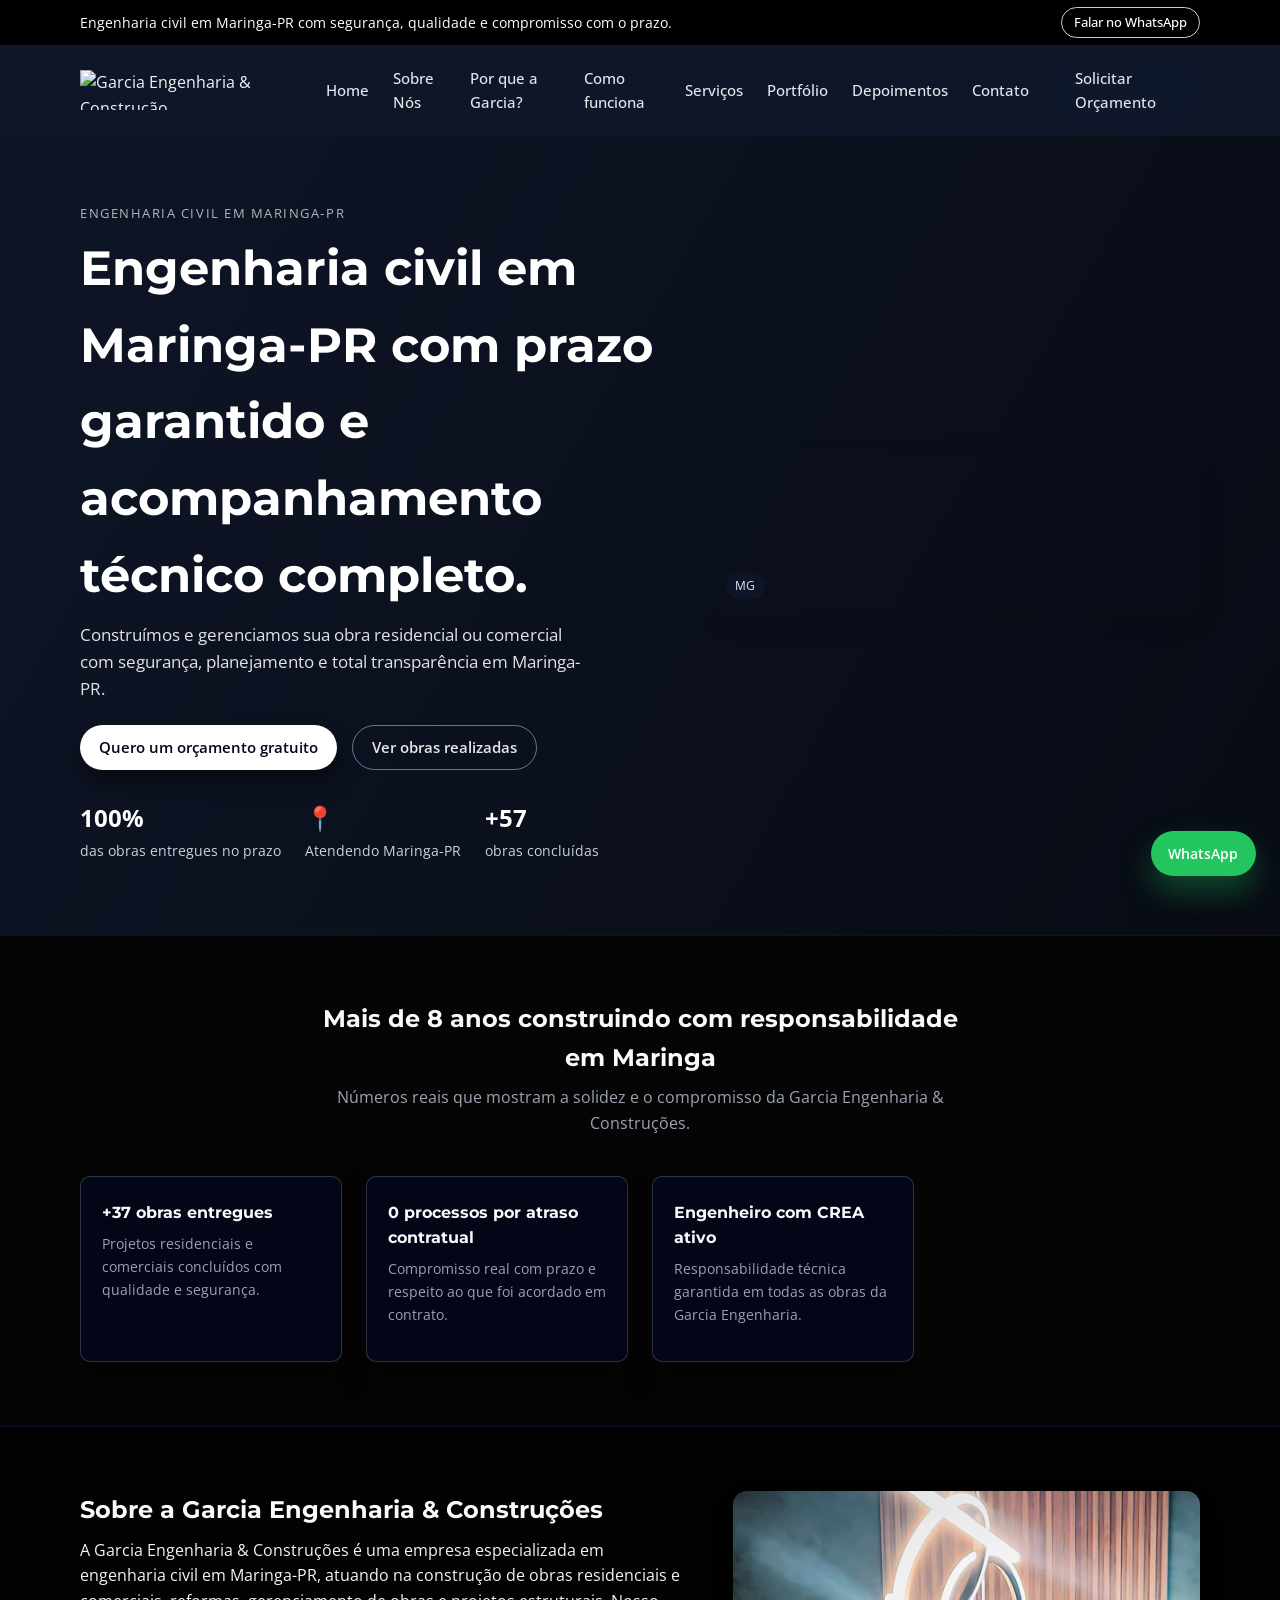
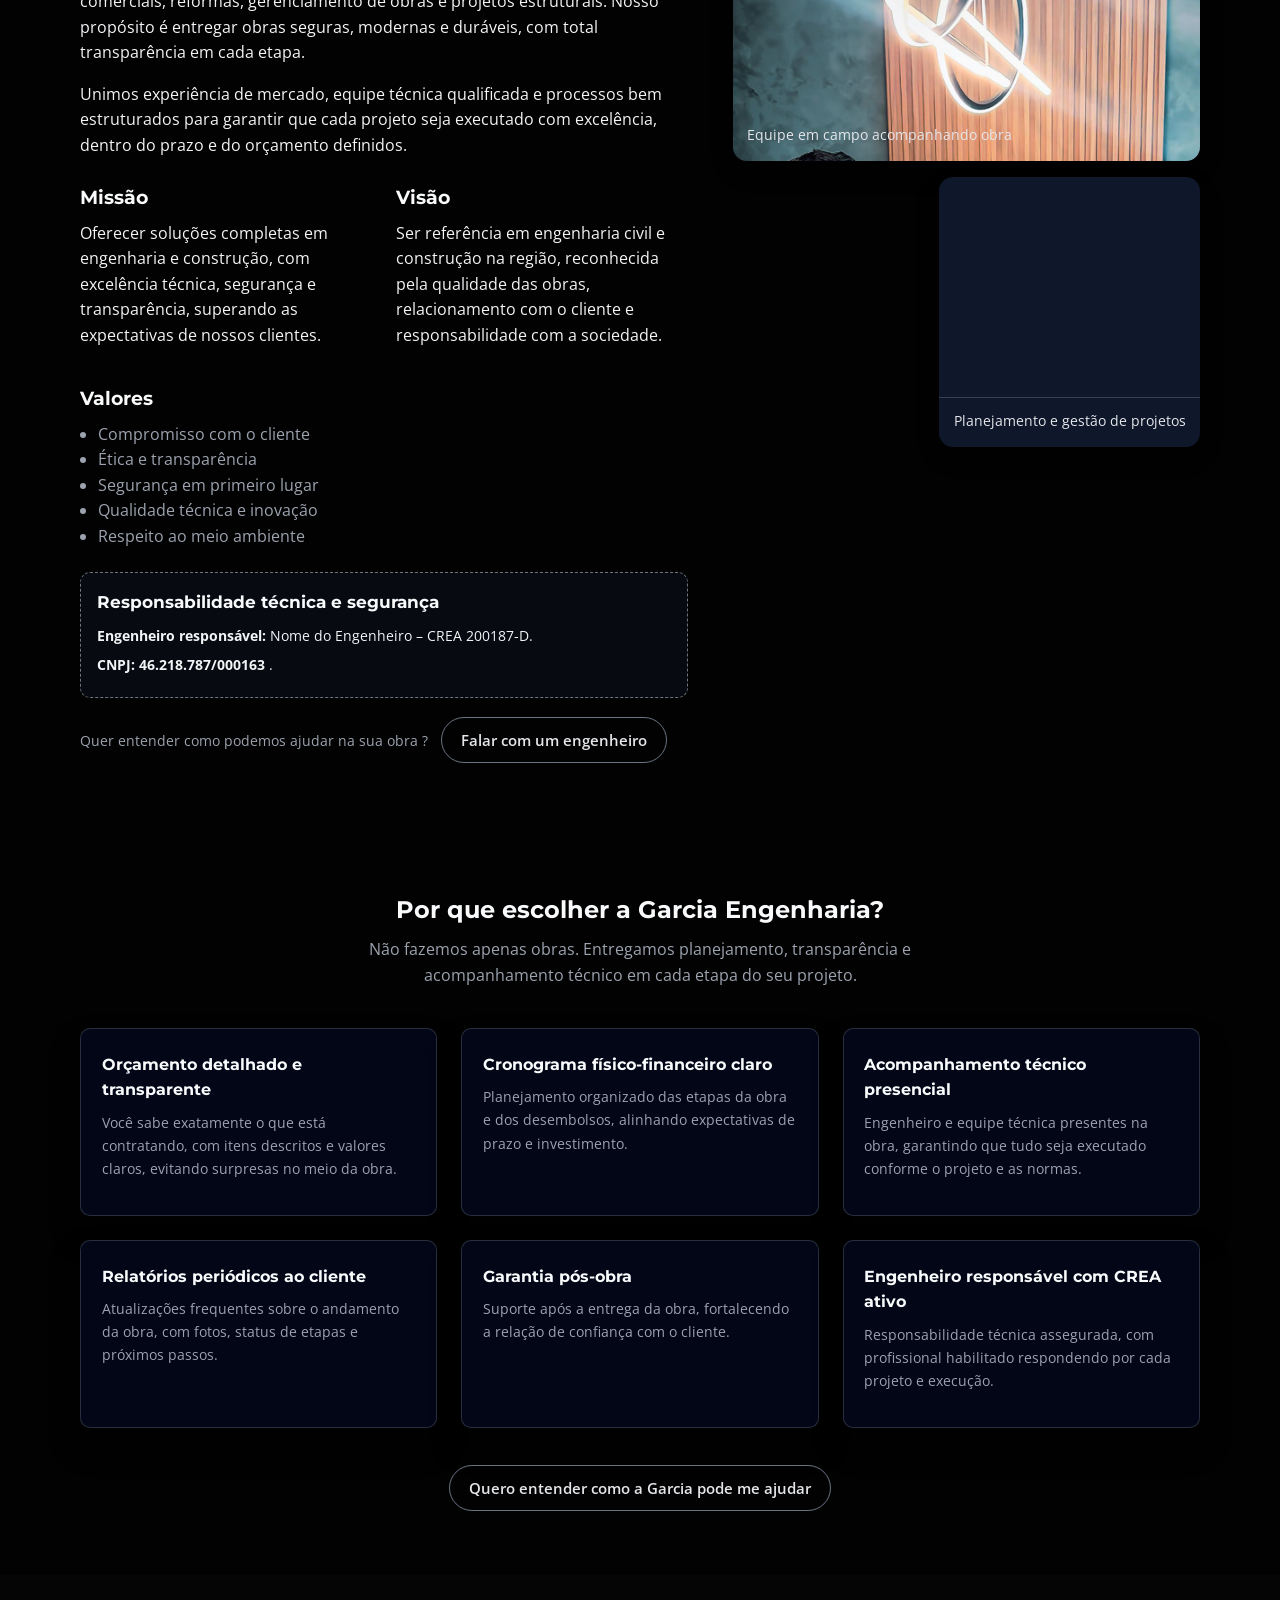
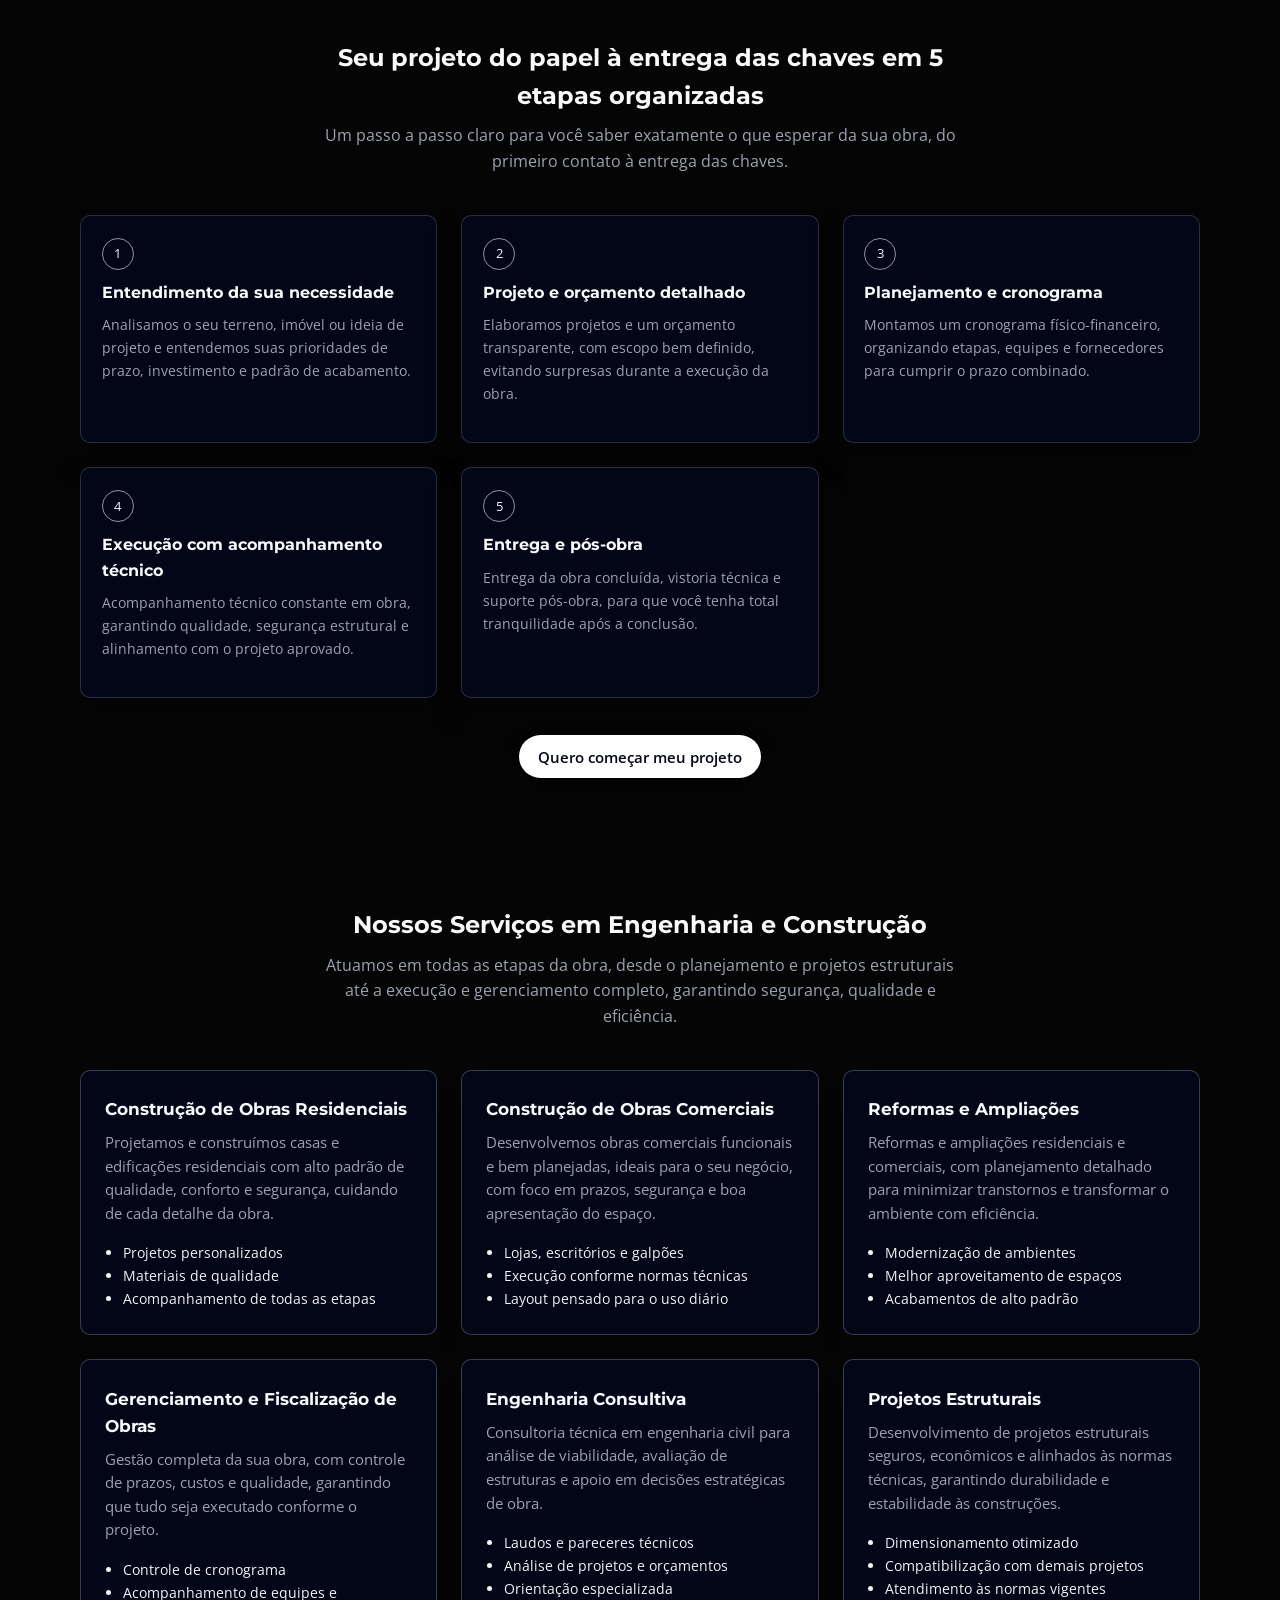
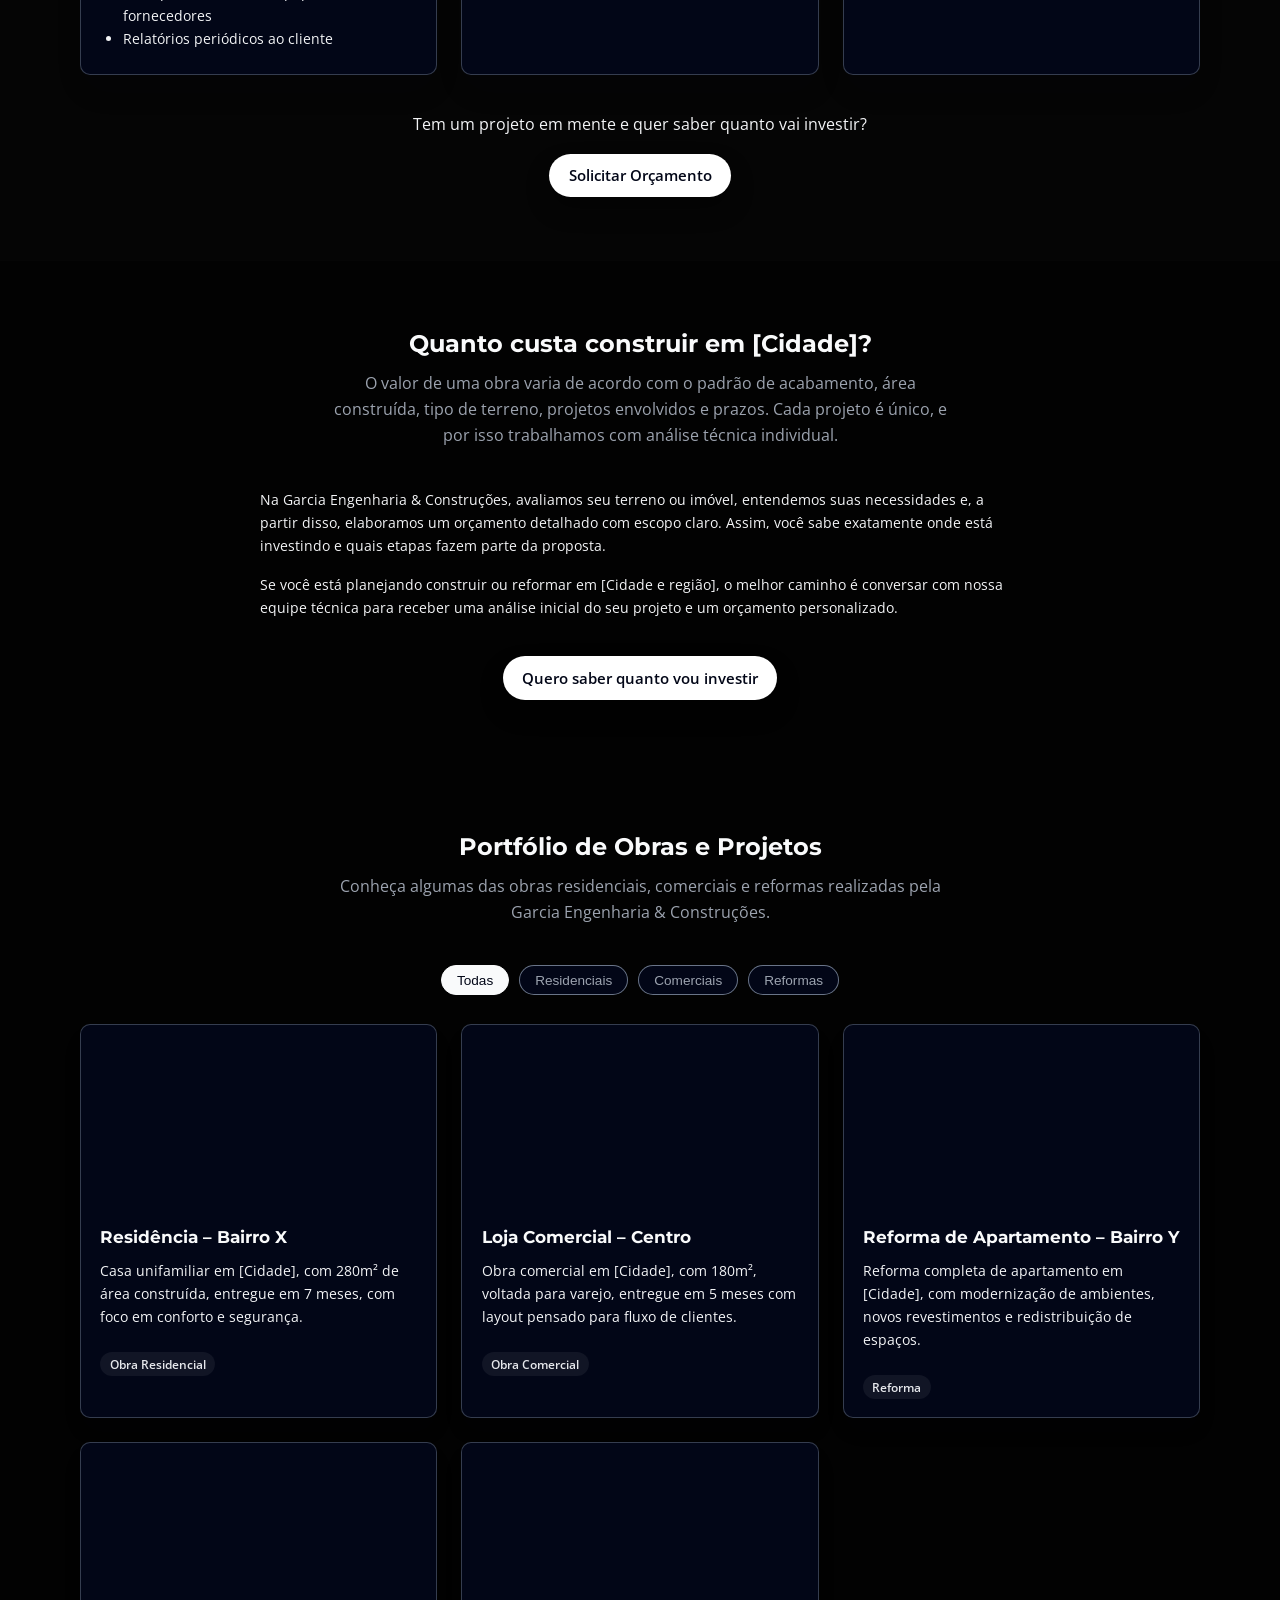
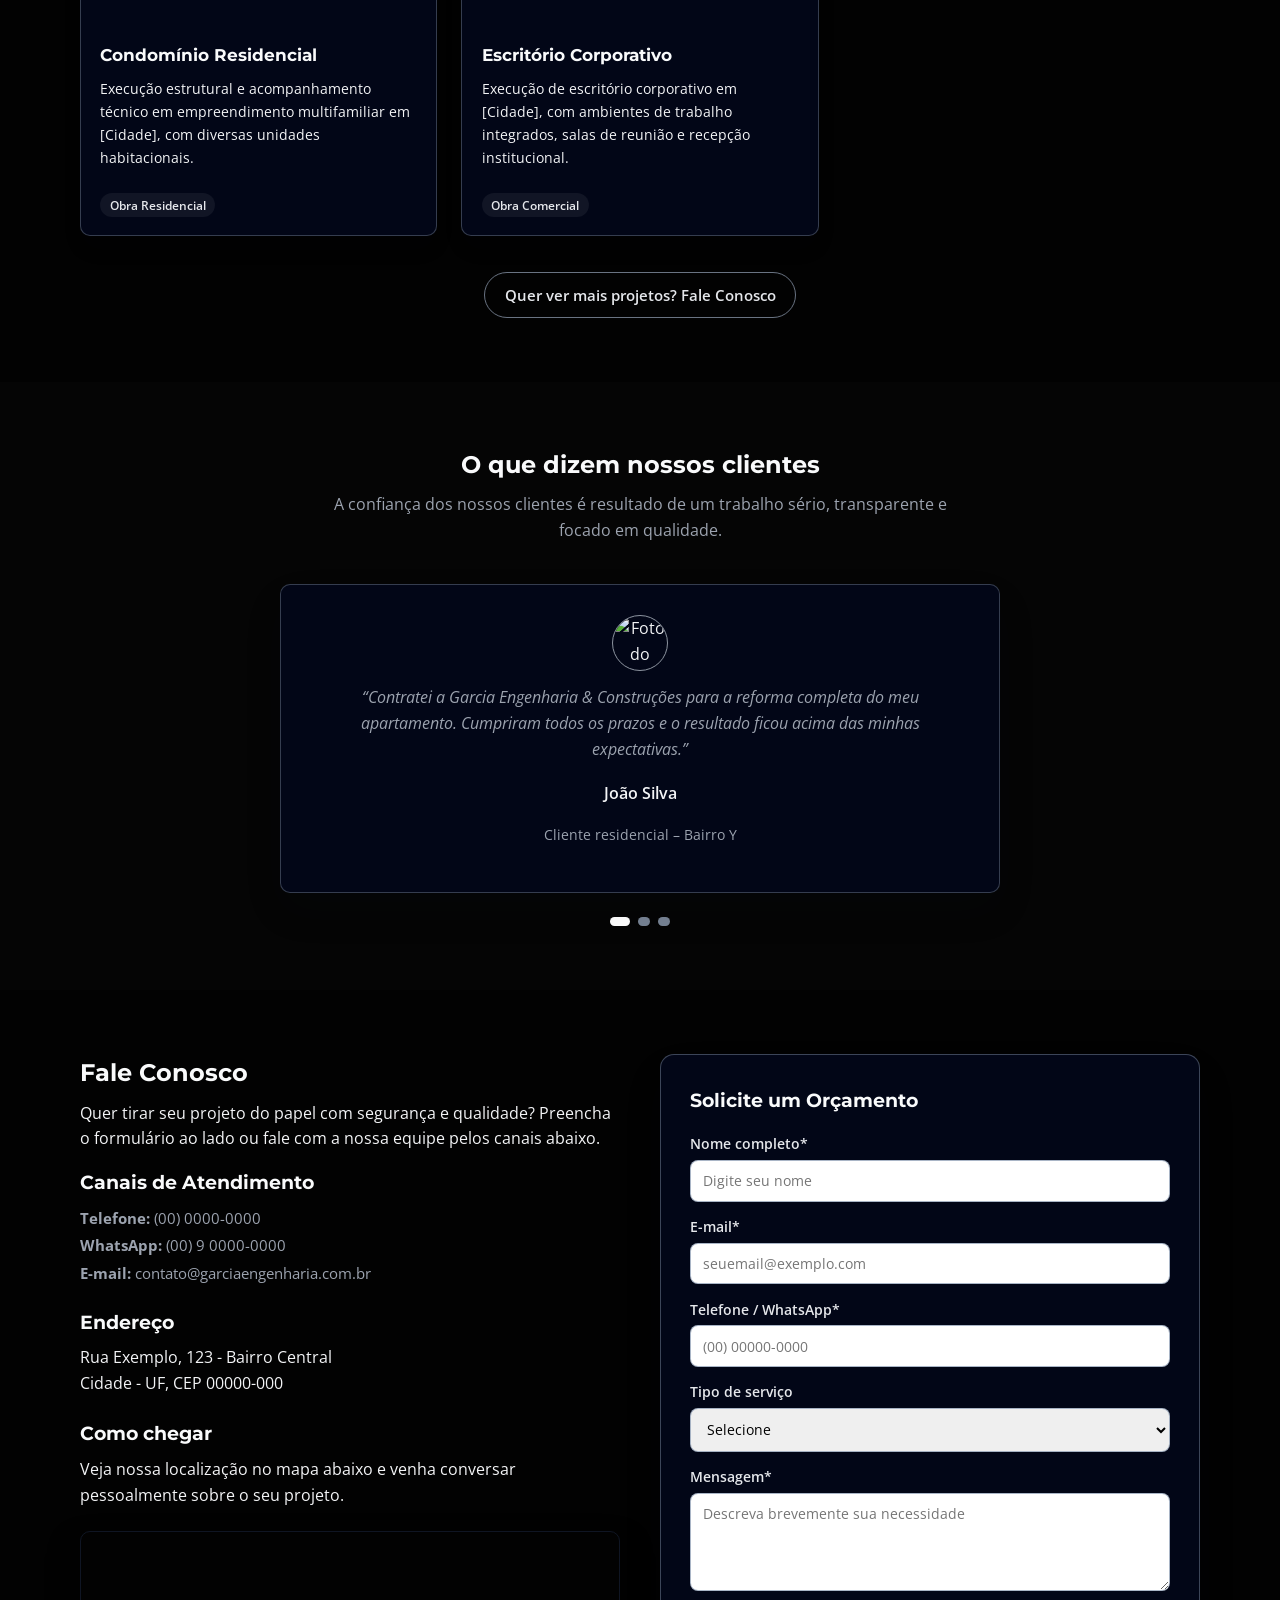
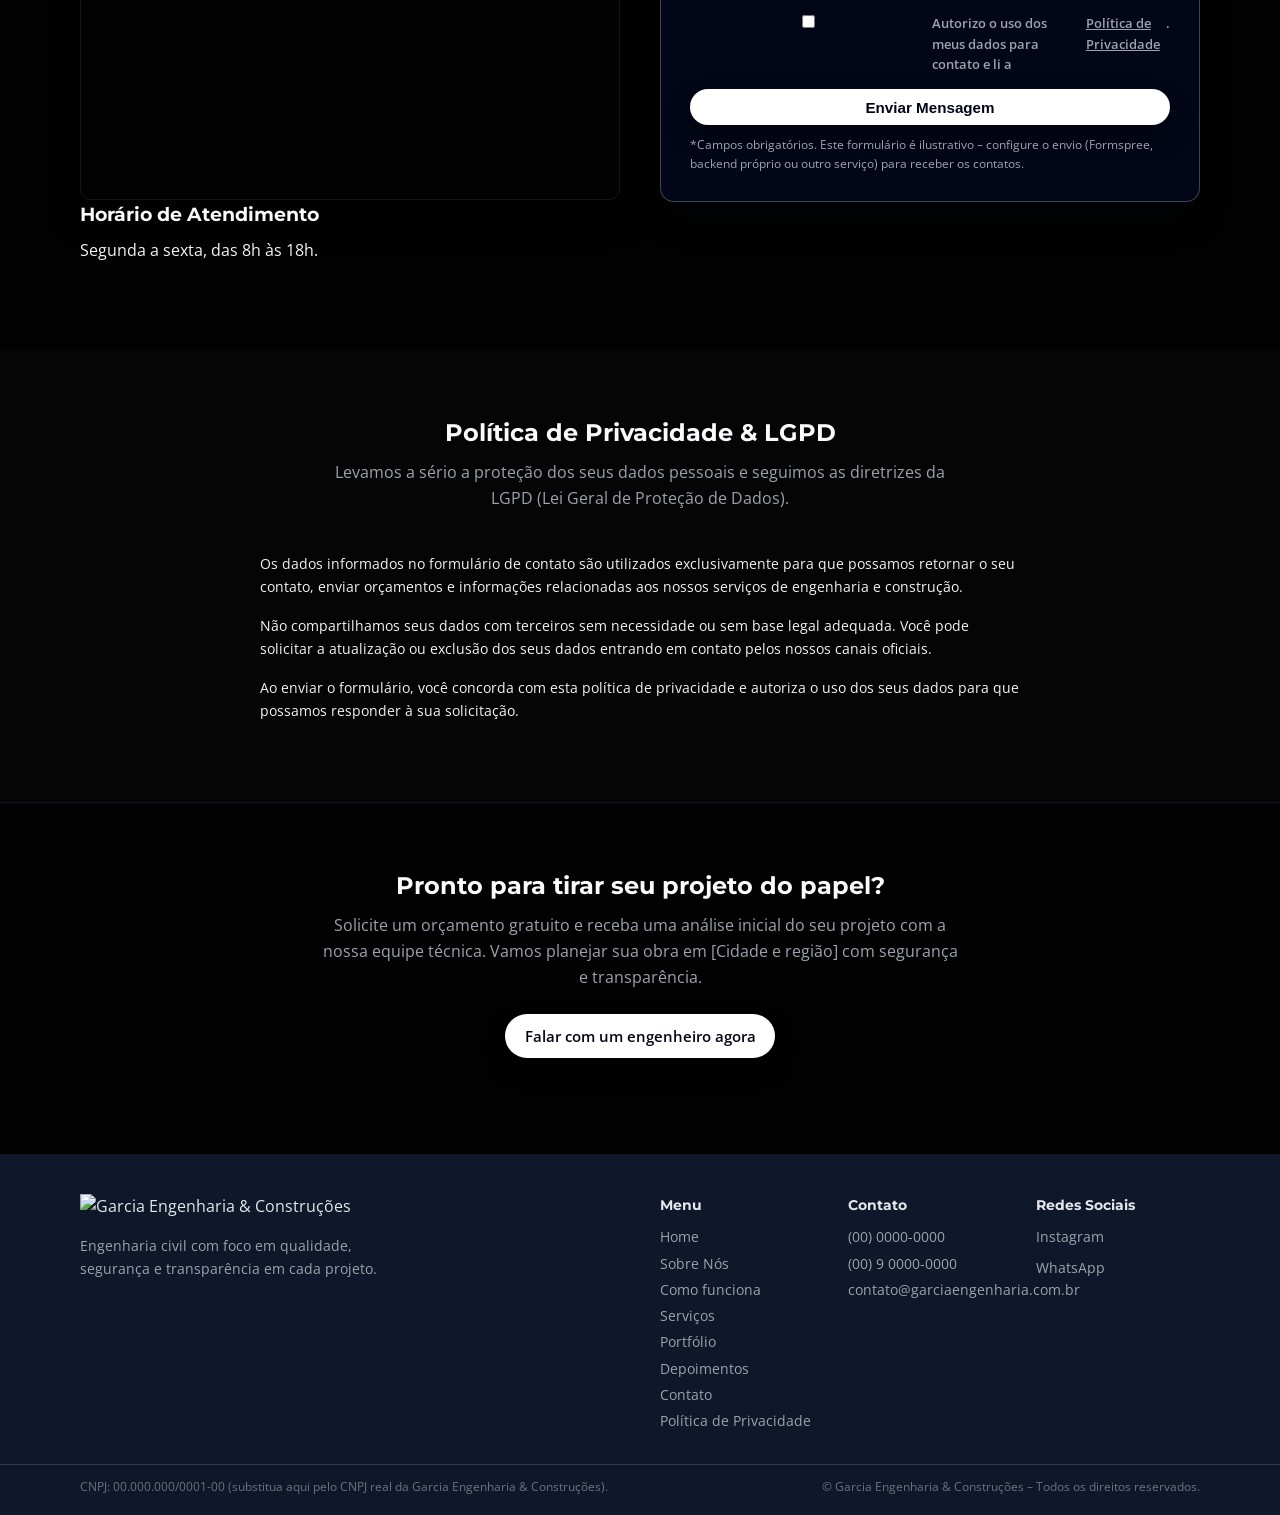
==== commit 55432a6b: "commit" ====
--- a/index.html
+++ b/index.html
@@ -72,24 +72,22 @@
               <span>Atendendo Maringa-PR</span>
             </div>
             <div>
-              <strong>+37</strong>
+              <strong>+57</strong>
               <span>obras concluídas</span>
             </div>
           </div>
         </div>
         <div class="hero-gallery">
           <div class="hero-img hero-img-1">
-            <span>Obra residencial</span>
-          </div>
-          <div class="hero-img hero-img-2">
-            <span>Obra comercial</span>
-          </div>
-          <div class="hero-img hero-img-3">
-            <span>Detalhe estrutural</span>
-          </div>
-        </div>
-      </div>
-    </section>
+          <img src="assents/imagens/Foto engenheiro.jpg.jpeg" alt="">
+            <span>MG</span>
+          </div>
+         
+        </div>
+      </div>
+    </section>
+
+
 
     <!-- Prova social imediata -->
     <section class="section section-alt proof-section" id="prova">
@@ -103,10 +101,7 @@
             <h3>+37 obras entregues</h3>
             <p>Projetos residenciais e comerciais concluídos com qualidade e segurança.</p>
           </div>
-          <div class="proof-card">
-            <h3>+12 mil m² construídos</h3>
-            <p>Metros quadrados executados com responsabilidade técnica e planejamento.</p>
-          </div>
+          
           <div class="proof-card">
             <h3>0 processos por atraso contratual</h3>
             <p>Compromisso real com prazo e respeito ao que foi acordado em contrato.</p>
@@ -160,22 +155,22 @@
           <div class="about-proof">
             <h3>Responsabilidade técnica e segurança</h3>
             <p>
-              <strong>Engenheiro responsável:</strong> Nome do Engenheiro – CREA 0000000-0 (substitua pelo CREA real).
-            </p>
-            <p>
-              <strong>CNPJ:</strong> 00.000.000/0001-00 (substitua pelo CNPJ real da empresa).
+              <strong>Engenheiro responsável:</strong> Nome do Engenheiro – CREA 200187-D.
+            </p>
+            <p>
+              <strong>CNPJ: 46.218.787/000163</strong> .
             </p>
           </div>
 
           <div class="section-cta-inline">
             <p>Quer entender como podemos ajudar na sua obra ?</p>
-            <a href="#contato" class="btn btn-outline">Falar com um engenheiro</a>
+            <a href="44 99814-6159" class="btn btn-outline">Falar com um engenheiro</a>
           </div>
         </div>
 
         <div class="section-media">
           <div class="media-card">
-            <div class="media-image about-image-main"></div>
+            <div class="media-image about-image-main"> <img src="assents/imagens/Foto engenheiro2.jpg.jpeg" alt=""></div>
             <div class="media-label">Equipe em campo acompanhando obra</div>
           </div>
           <div class="media-card secondary">
--- a/style.css
+++ b/style.css
@@ -338,16 +338,12 @@
 
 .hero-img-1 {
   grid-column: 1 / -1;
-  background-image: url("https://images.pexels.com/photos/157811/pexels-photo-157811.jpeg");
-}
-
-.hero-img-2 {
-  background-image: url("https://images.pexels.com/photos/3214110/pexels-photo-3214110.jpeg");
-}
-
-.hero-img-3 {
-  background-image: url("https://images.pexels.com/photos/5854194/pexels-photo-5854194.jpeg");
-}
+  background-image: url("assents/imagens/Foto\ engenheiro.jpg.jpeg");
+}
+
+
+
+
 
 /* Sections */
 .section {
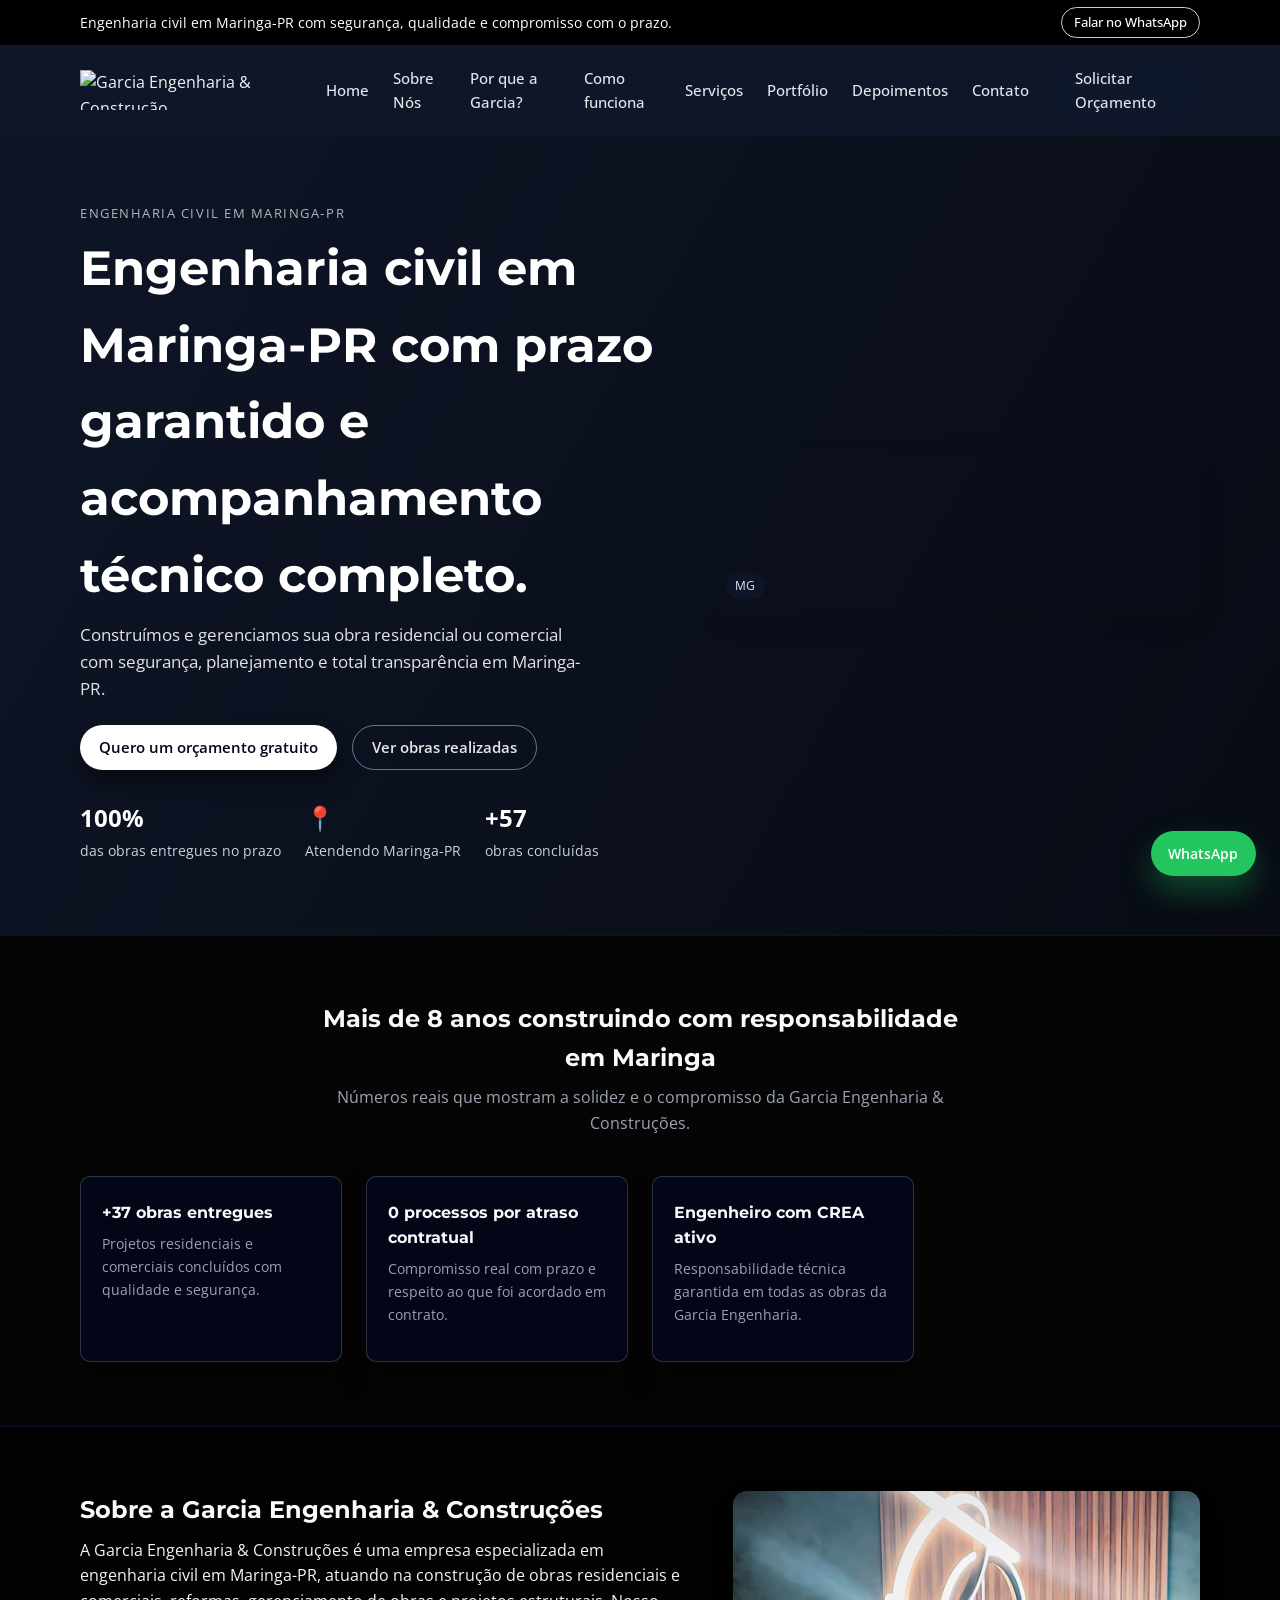
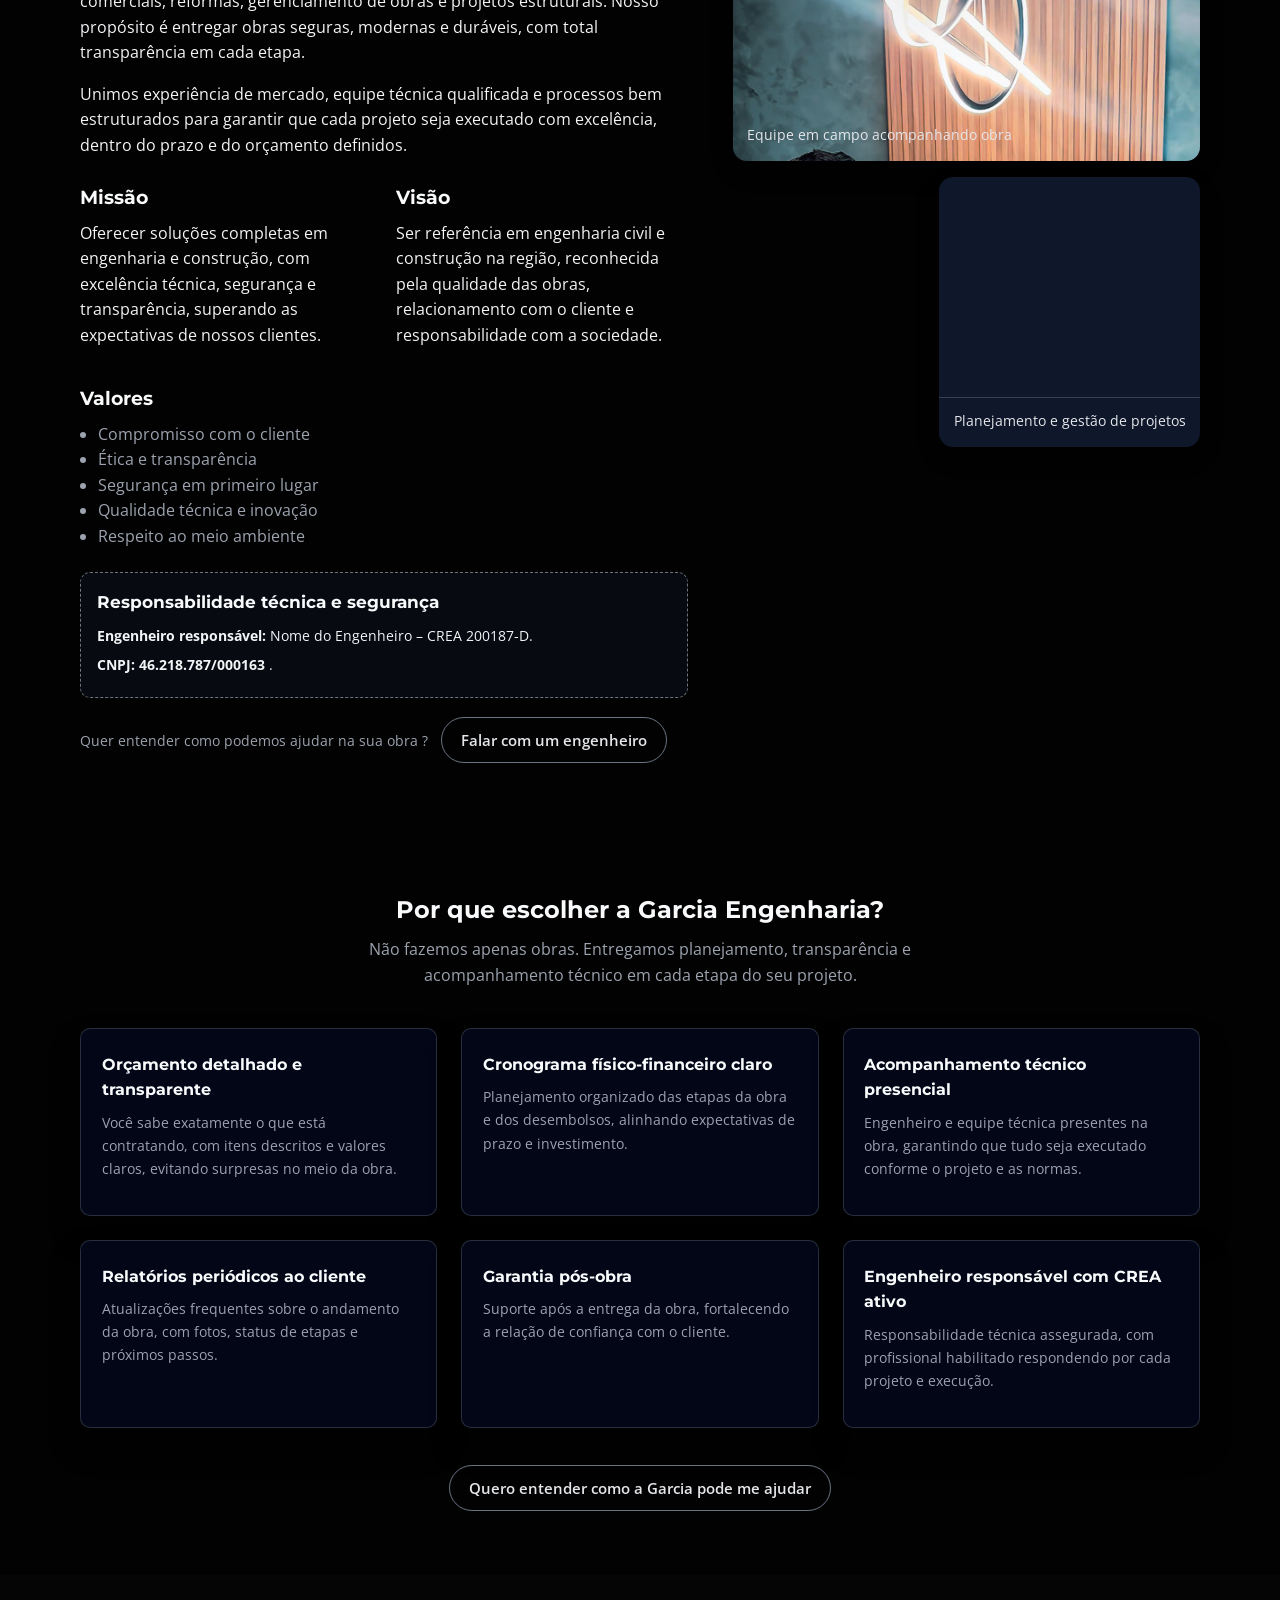
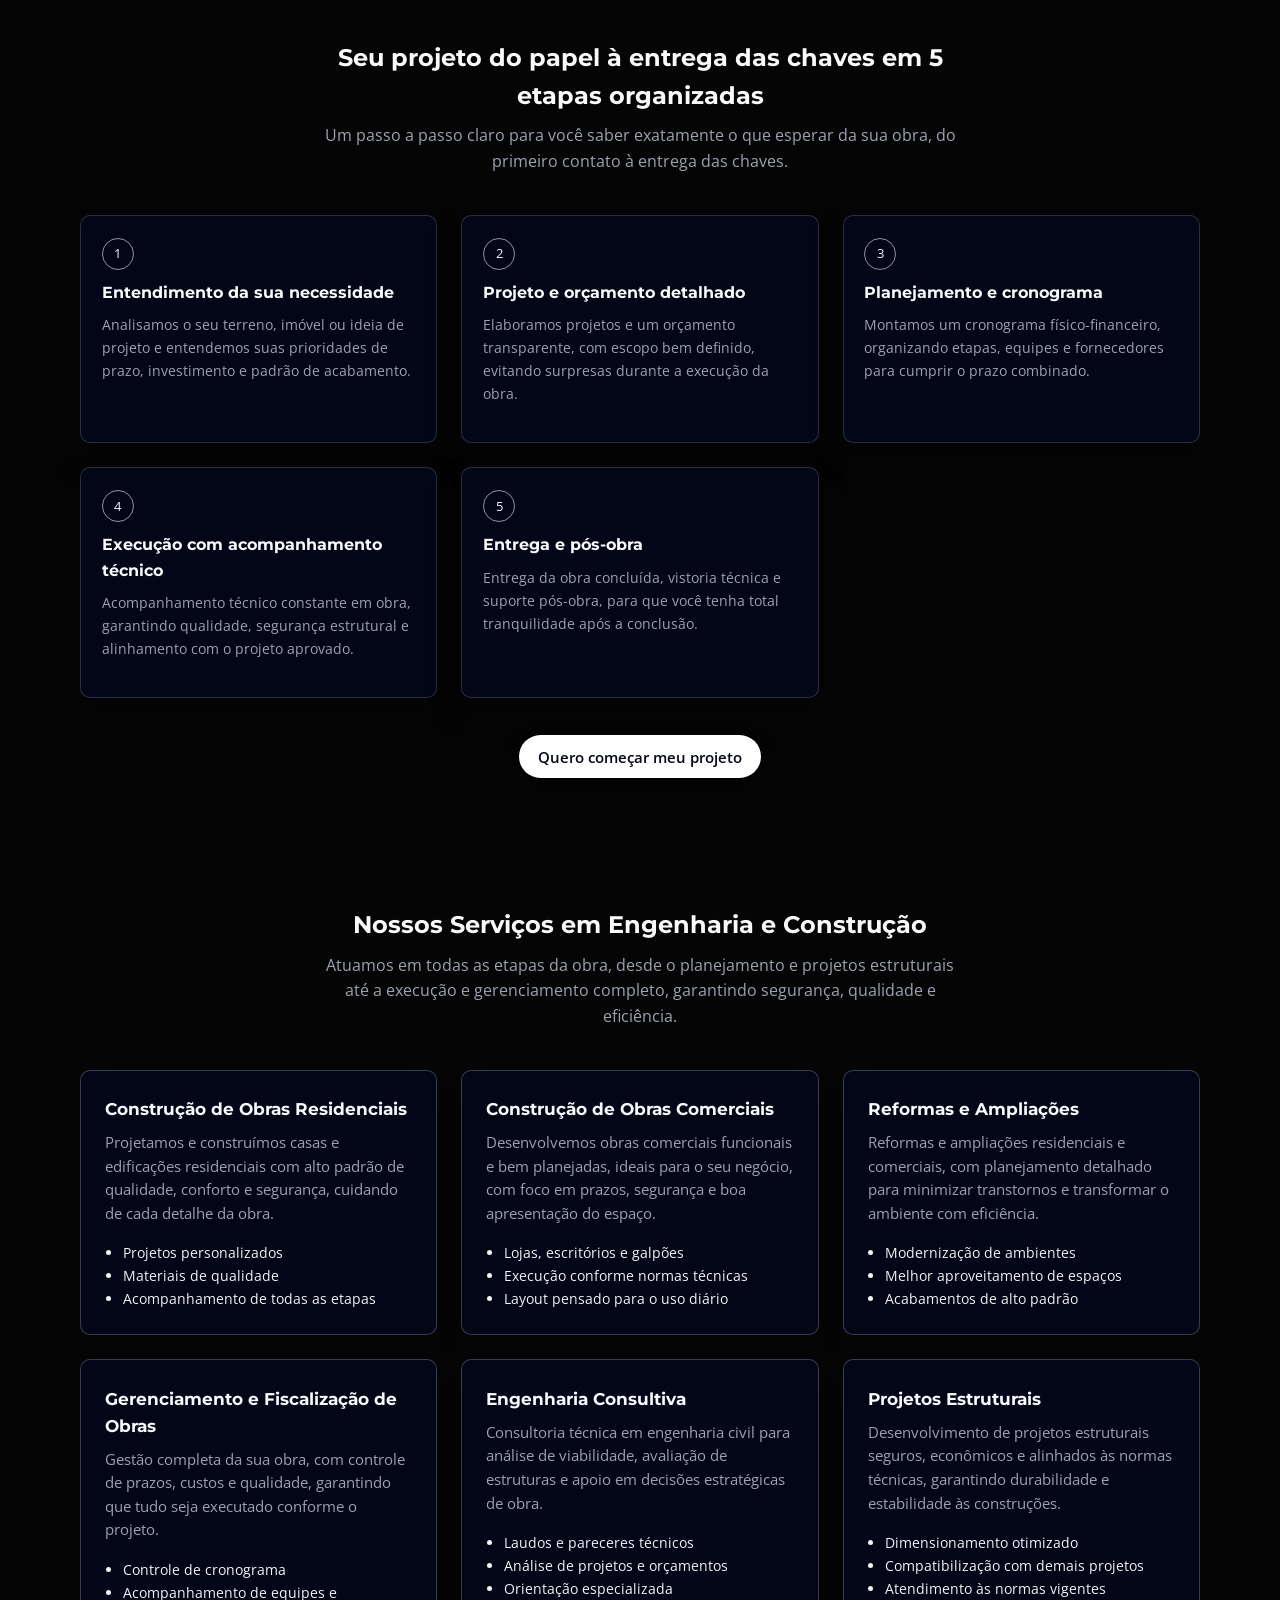
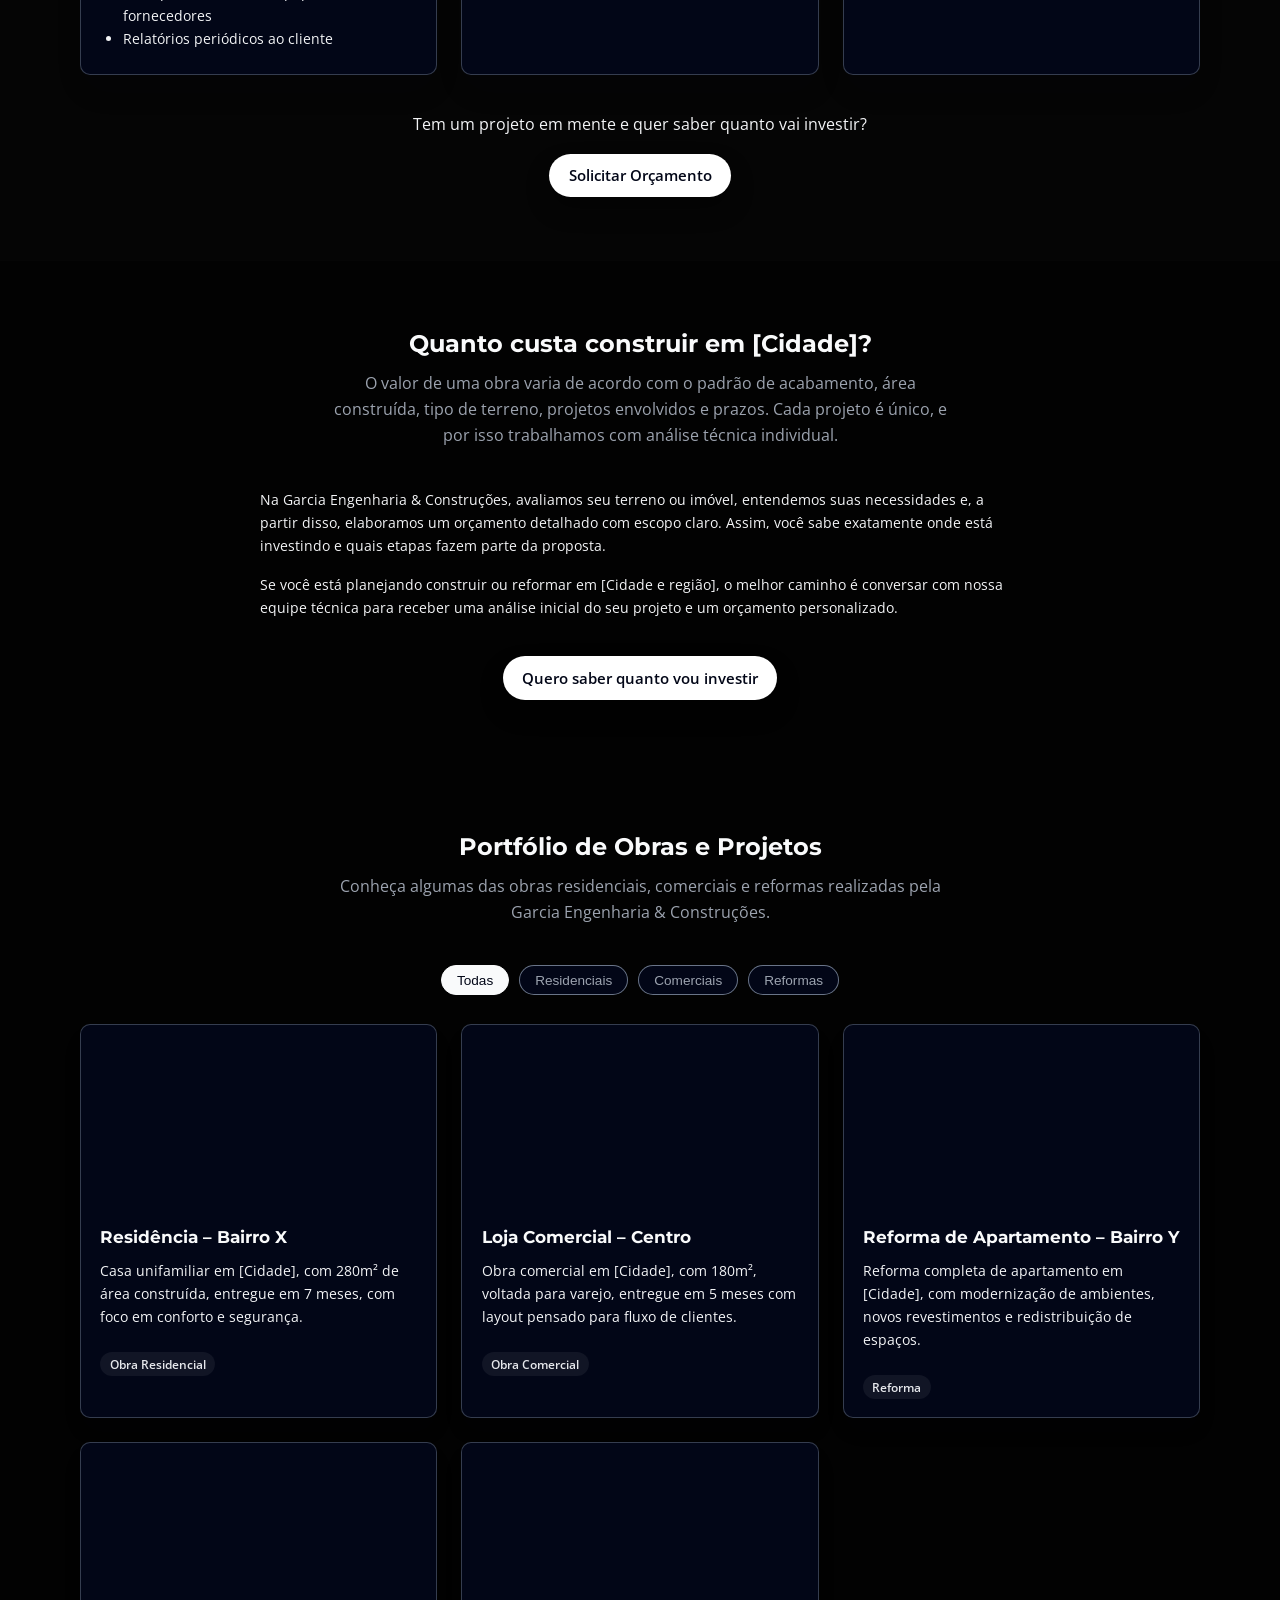
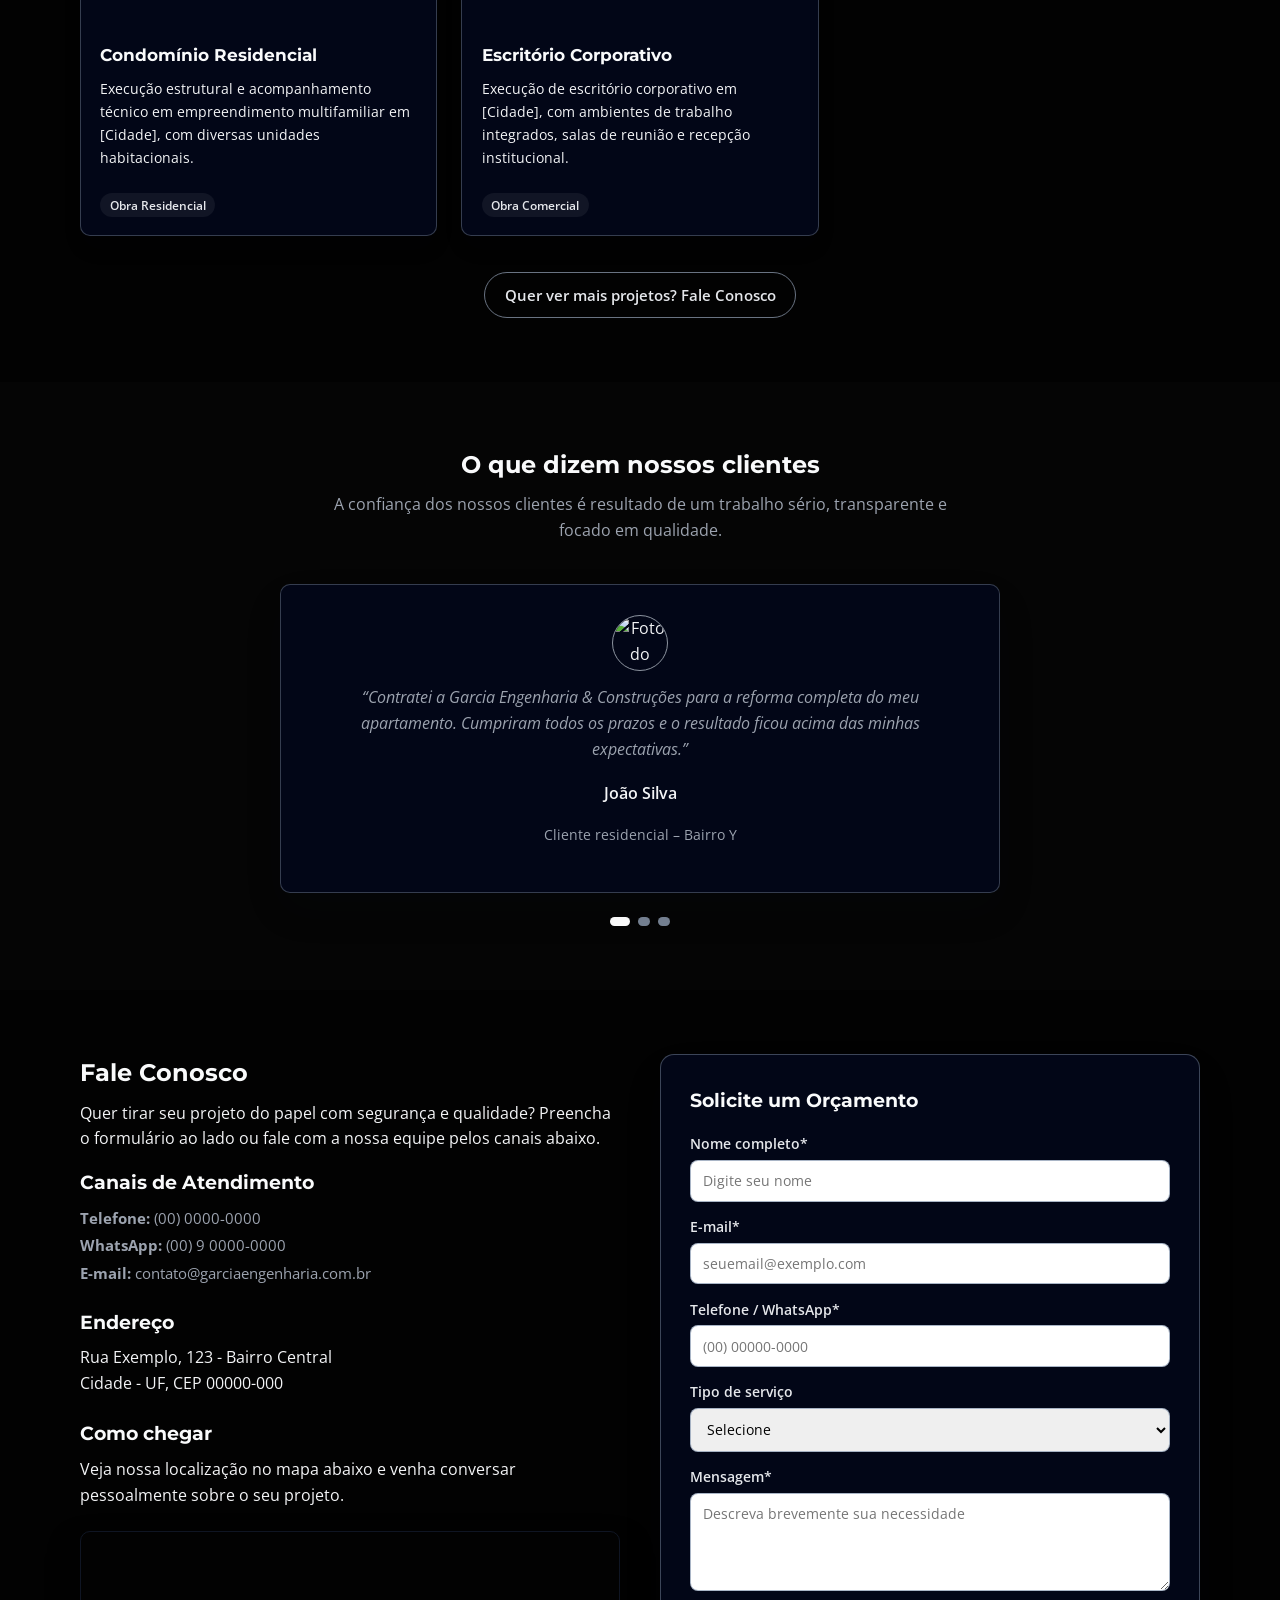
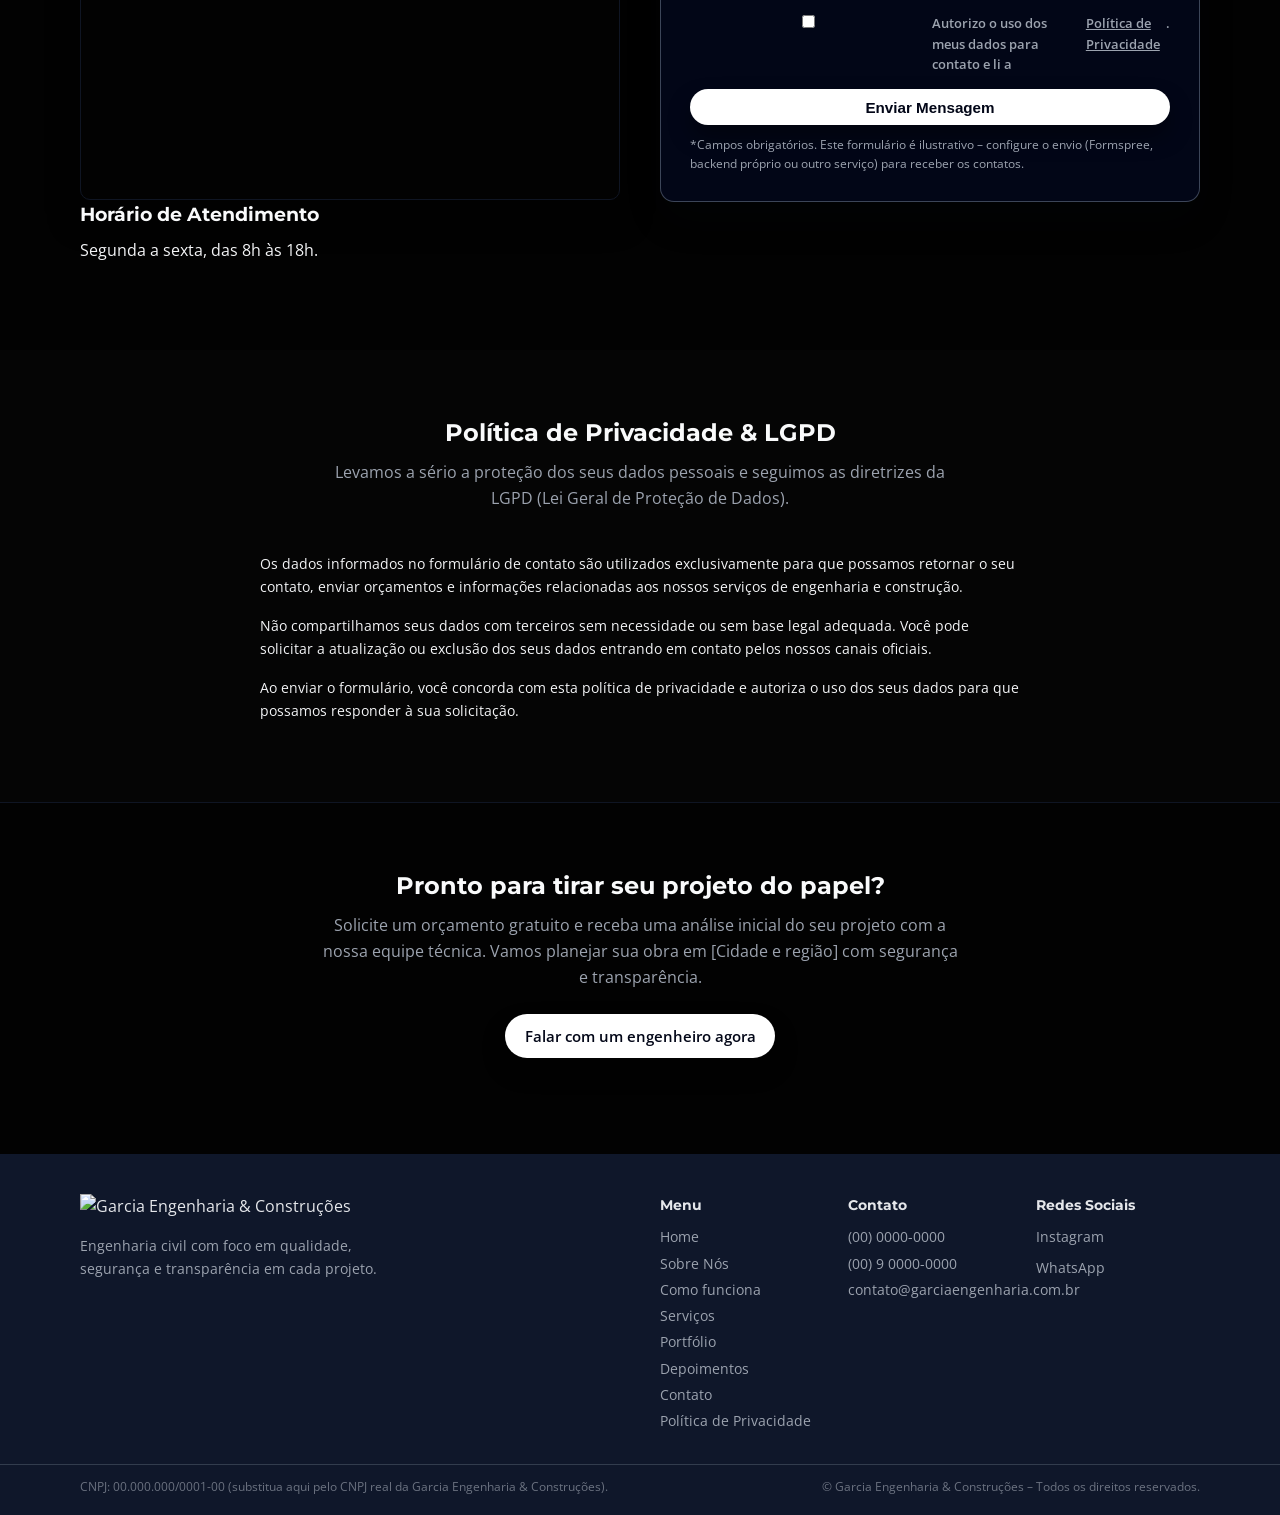
==== commit a7538804: "Update index.html" ====
--- a/index.html
+++ b/index.html
@@ -4,14 +4,15 @@
   <meta charset="UTF-8" />
   <meta name="viewport" content="width=device-width, initial-scale=1.0" />
   <title>Garcia Engenharia em Maringa-PR | Obras Residenciais e Comerciais</title>
-  <meta name="description" content="Garcia Engenharia & Construções - empresa de engenharia civil em [Cidade/Estado], especializada em obras residenciais e comerciais, reformas, gerenciamento de obras e projetos estruturais com qualidade, segurança e compromisso com o prazo." />
-  <meta name="keywords" content="engenharia civil em [Cidade], construtora em [Cidade], obras residenciais, obras comerciais, reformas, projetos estruturais, gerenciamento de obras, engenharia consultiva" />
+  <meta name="description" content="Garcia Engenharia & Construções - empresa de engenharia civil em Maringa-PR, especializada em obras residenciais e comerciais, reformas, gerenciamento de obras e projetos estruturais com qualidade, segurança e compromisso com o prazo." />
+  <meta name="keywords" content="engenharia civil em Maringa-PR, construtora em Maringa-PR, obras residenciais, obras comerciais, reformas, projetos estruturais, gerenciamento de obras, engenharia consultiva" />
   <meta name="author" content="Garcia Engenharia & Construções" />
 
   <link rel="stylesheet" href="style.css" />
   <link rel="preconnect" href="https://fonts.googleapis.com" />
   <link rel="preconnect" href="https://fonts.gstatic.com" crossorigin />
   <link href="https://fonts.googleapis.com/css2?family=Montserrat:wght@400;500;600;700&family=Open+Sans:wght@300;400;600&display=swap" rel="stylesheet" />
+<meta name="viewport" content="width=device-width, initial-scale=1.0">
 </head>
 <body>
   <header class="topbar">
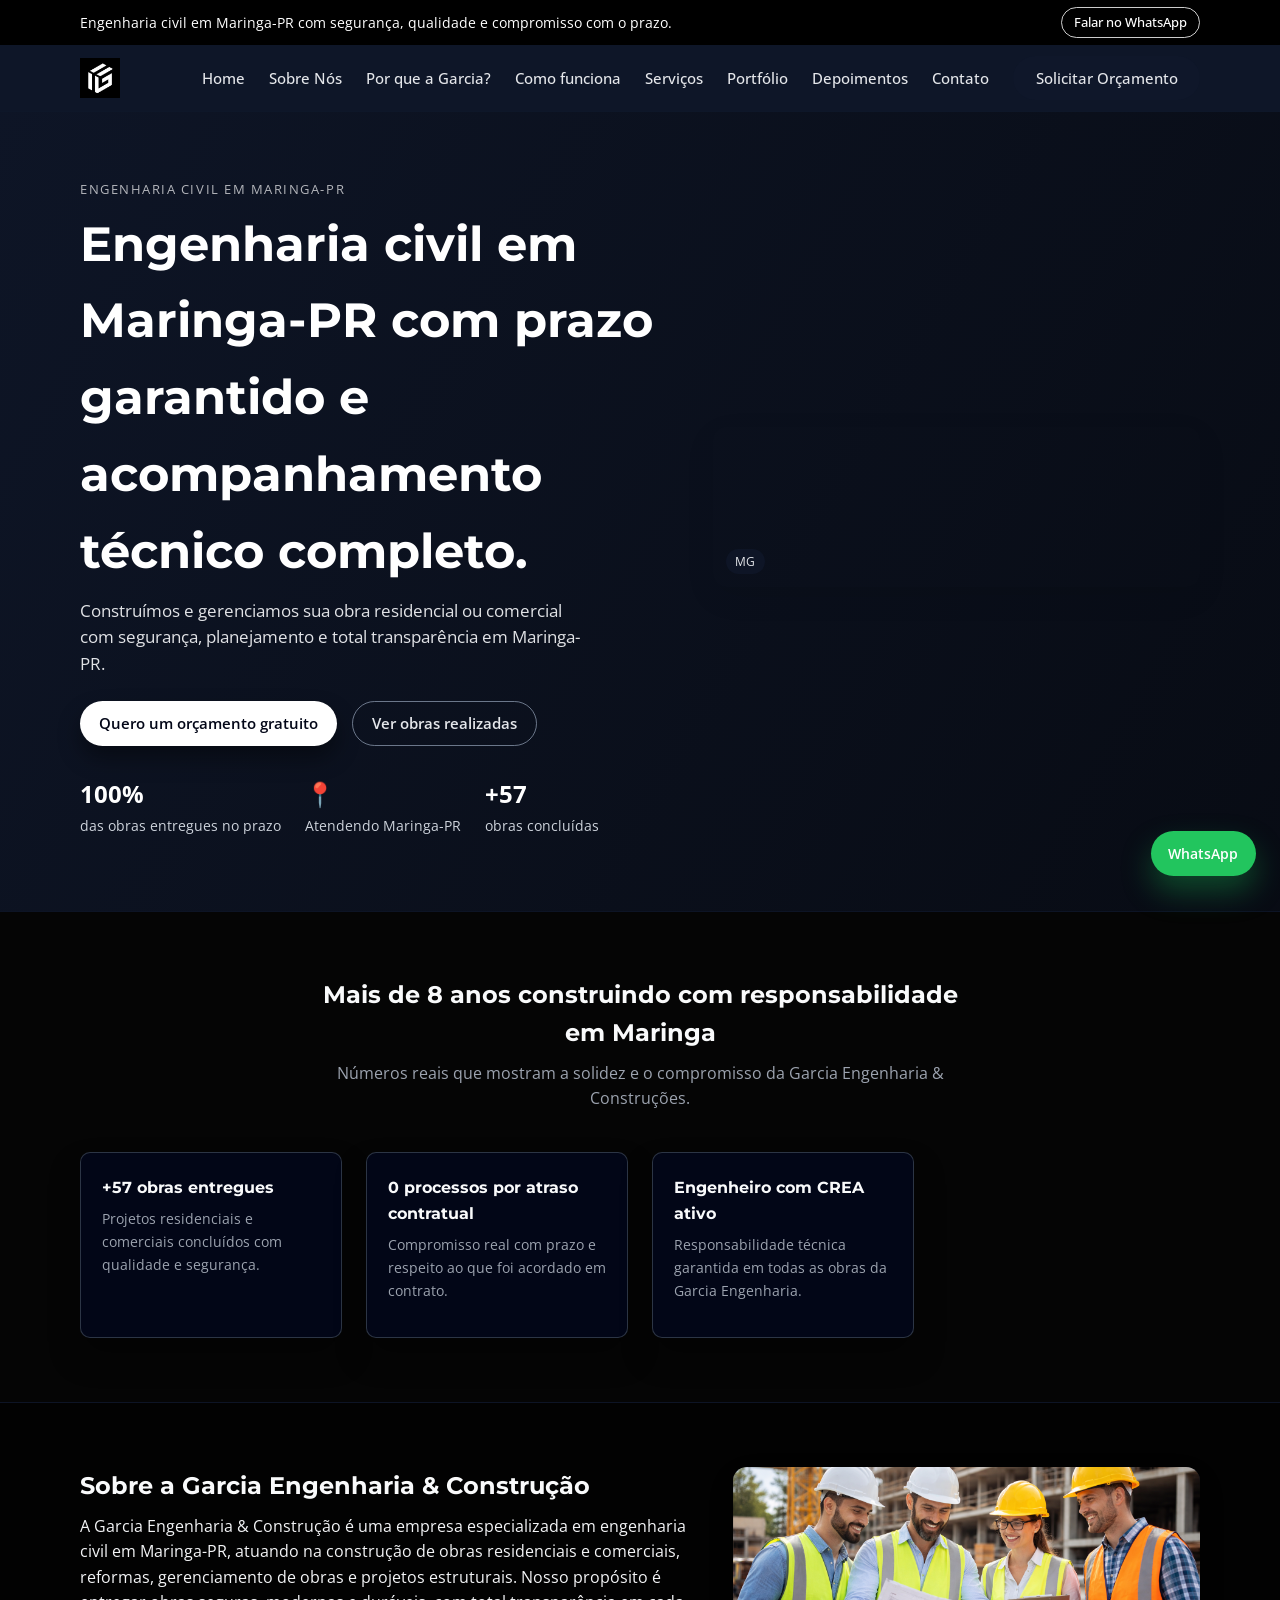
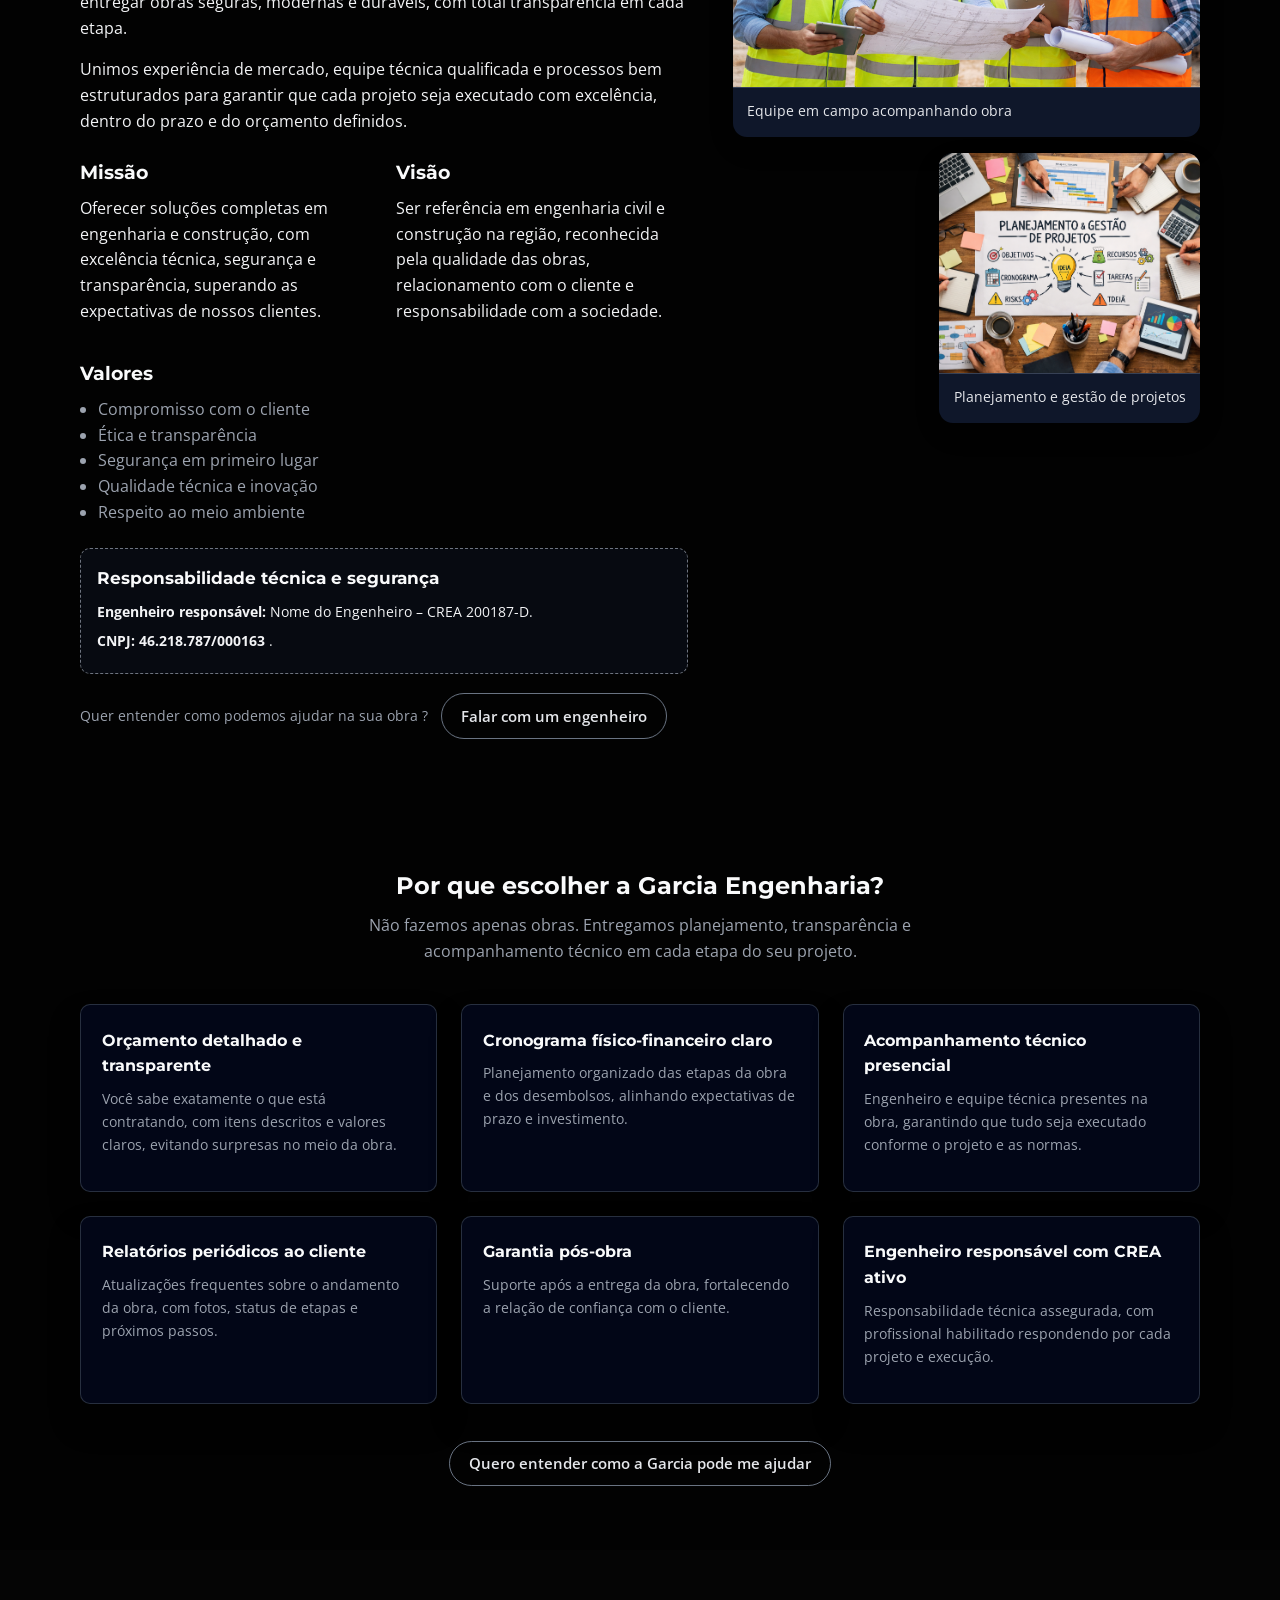
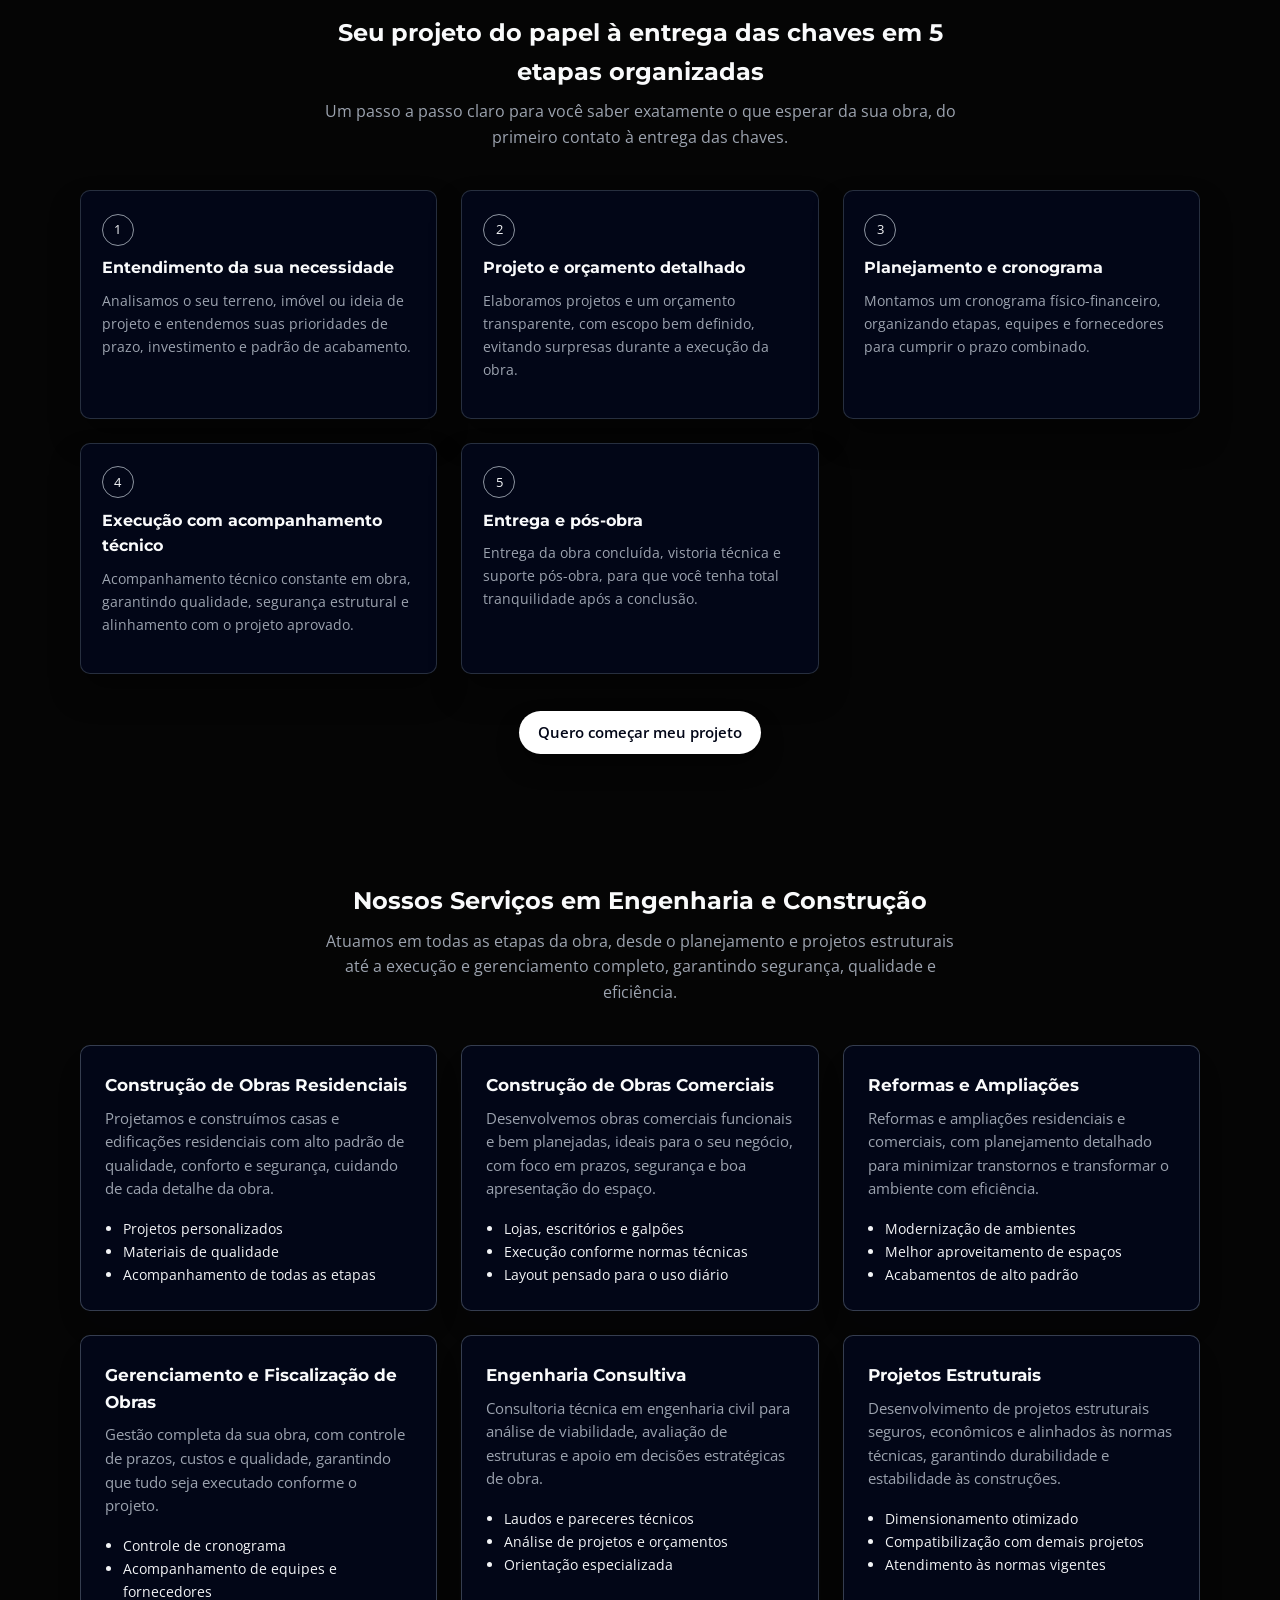
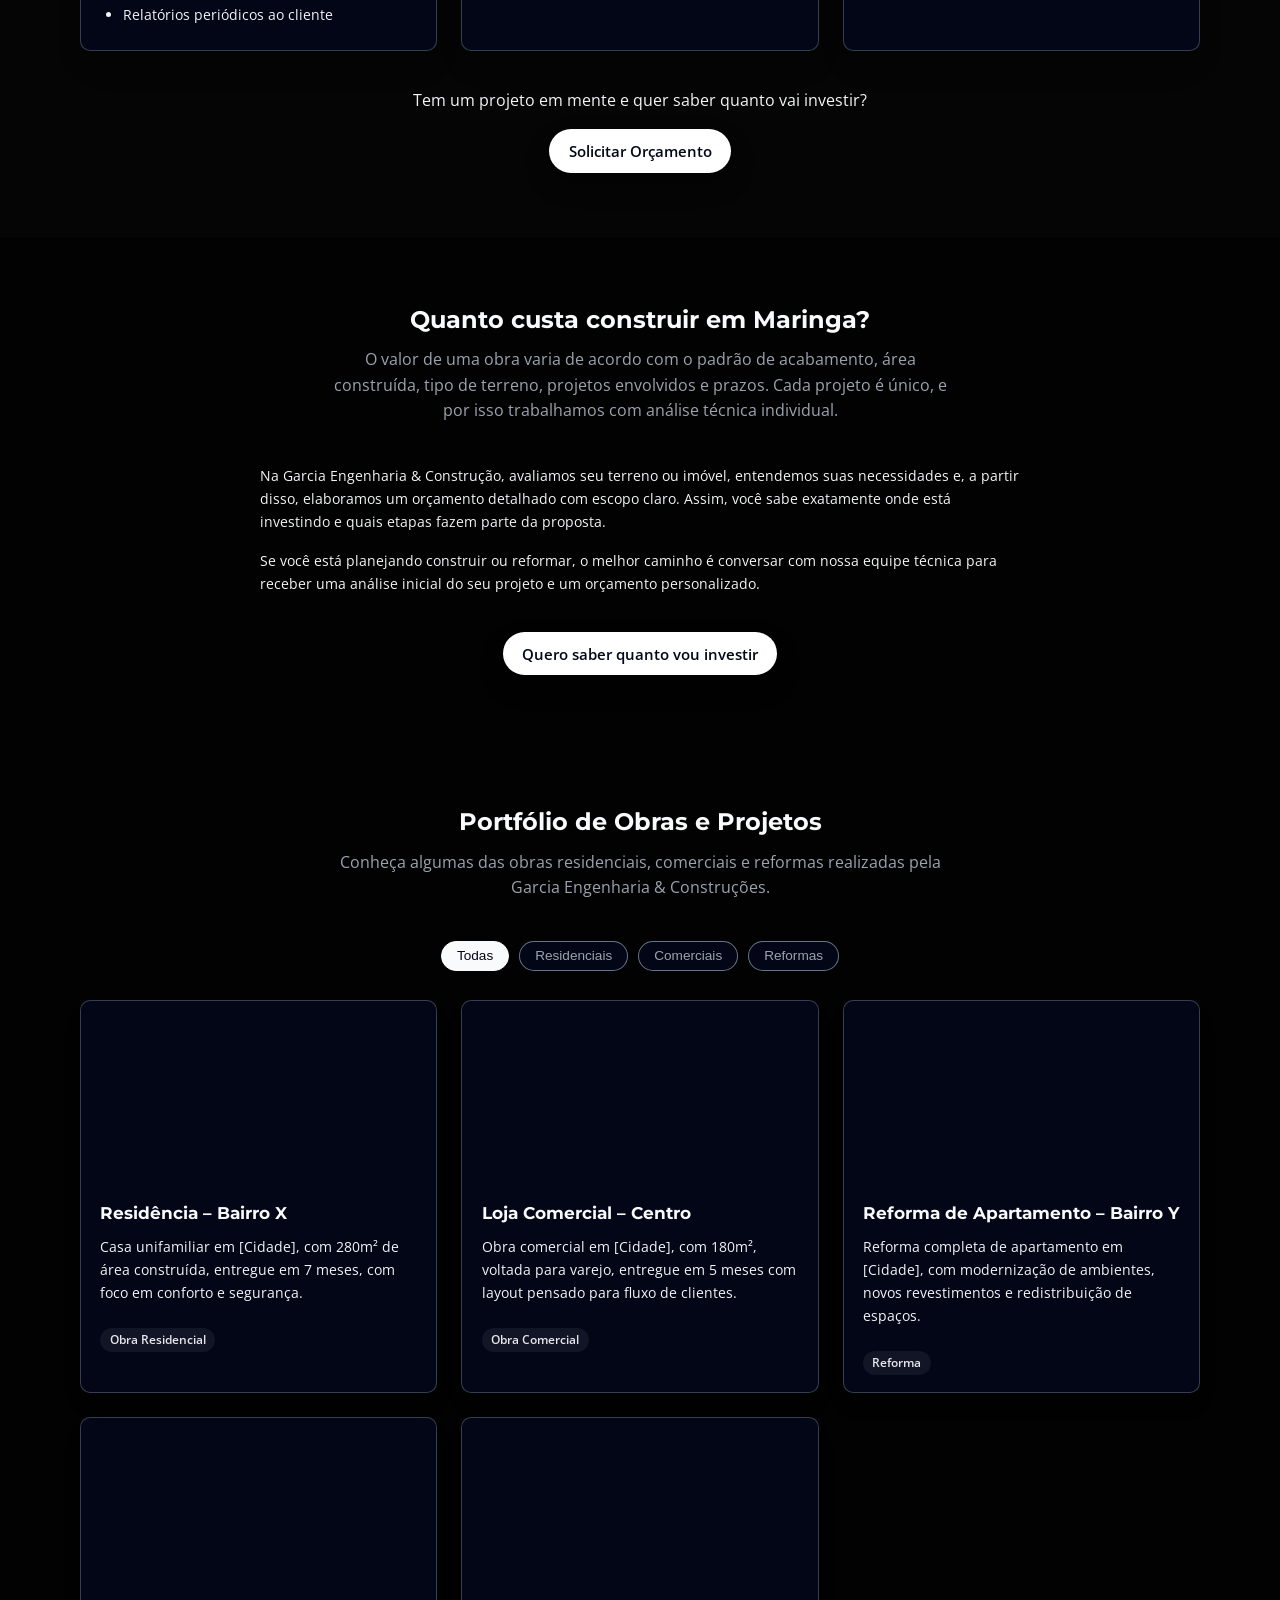
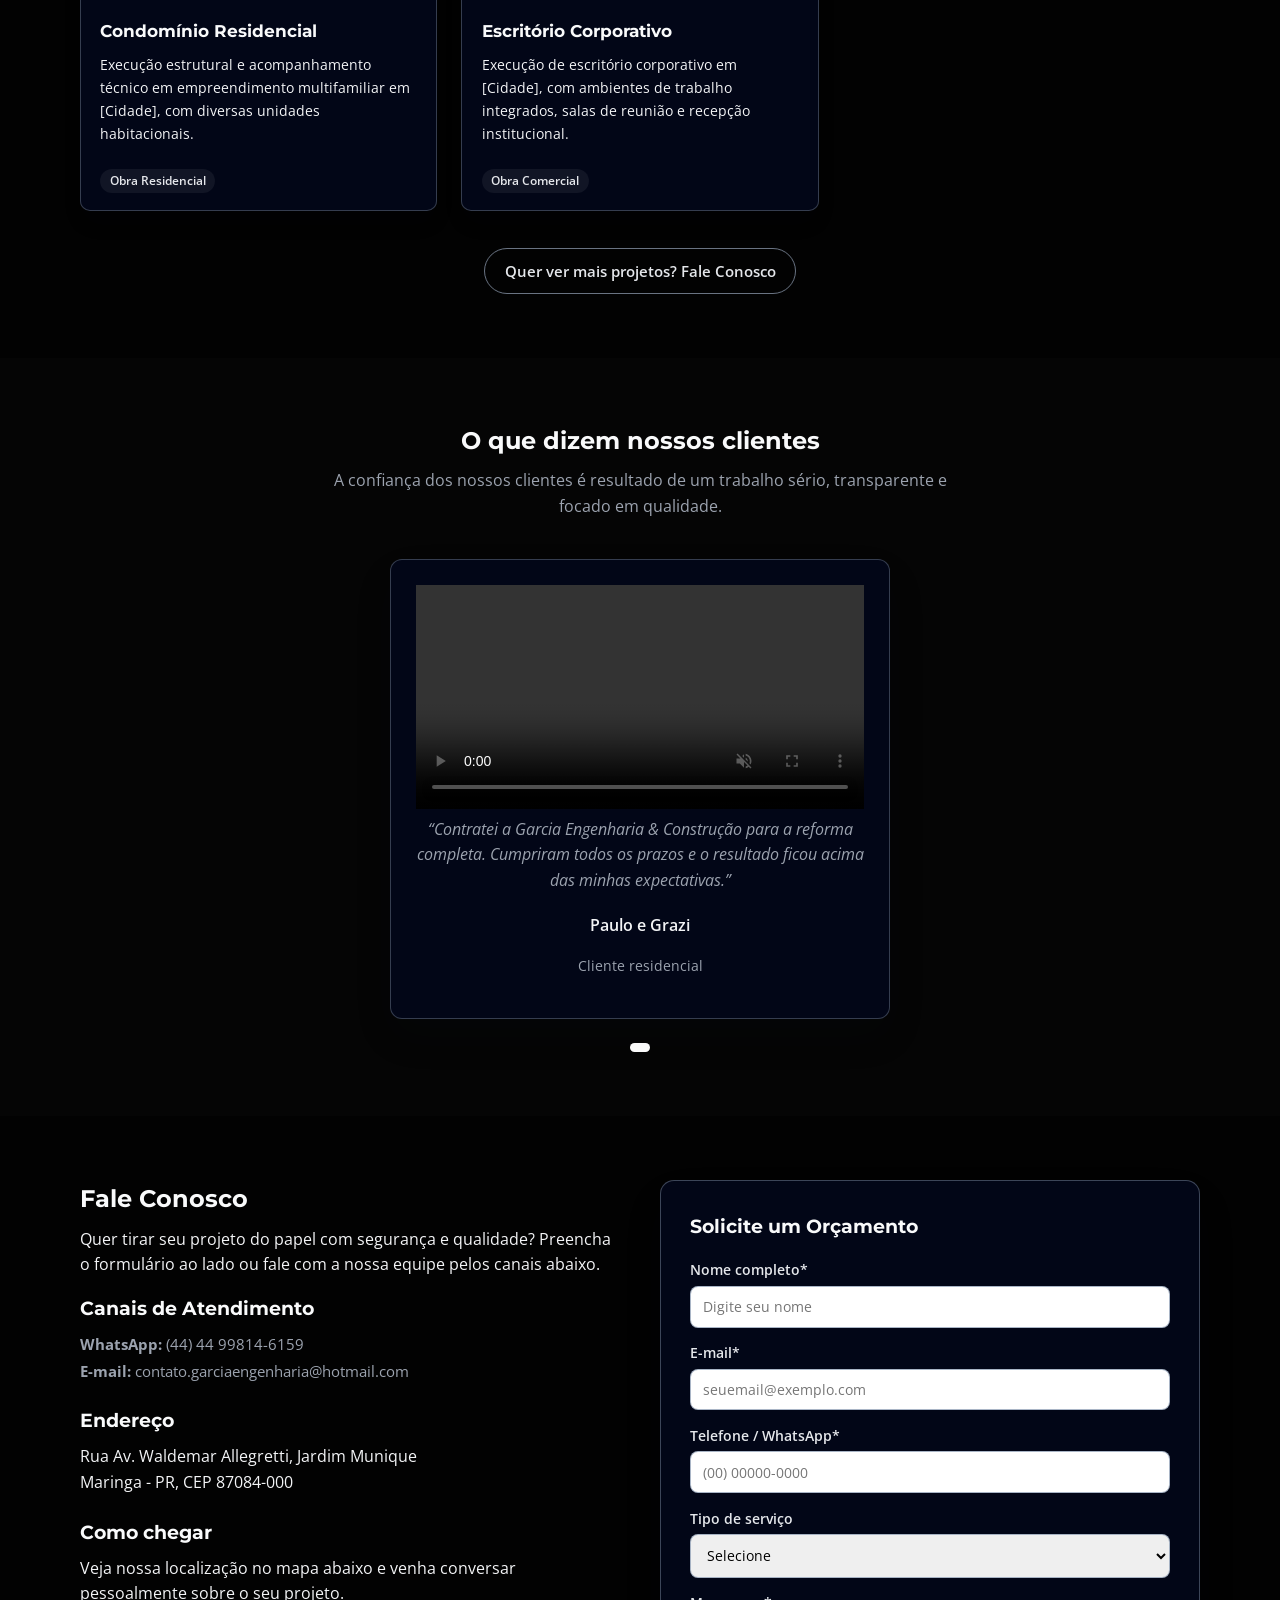
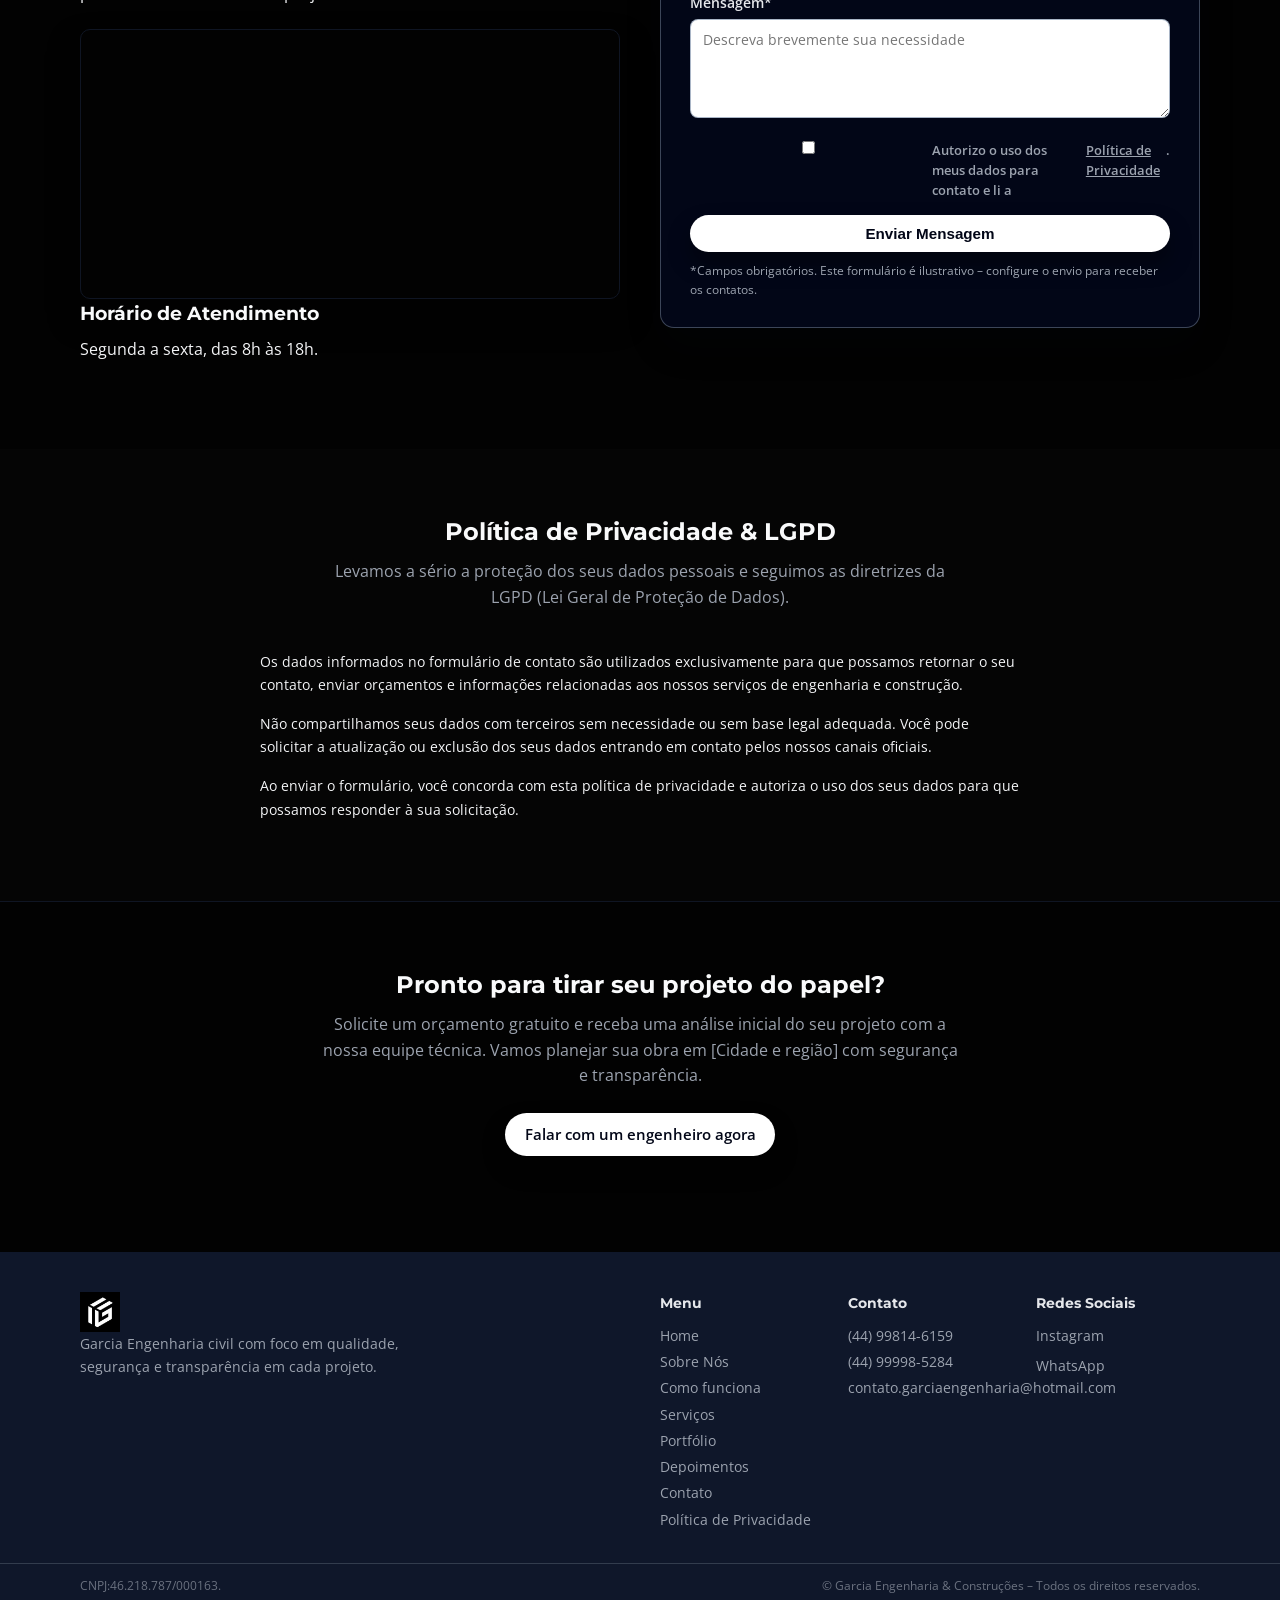
==== commit 9b3674bd: "ultimos detalhes" ====
--- a/index.html
+++ b/index.html
@@ -18,14 +18,14 @@
   <header class="topbar">
     <div class="container topbar-content">
       <span>Engenharia civil em Maringa-PR com segurança, qualidade e compromisso com o prazo.</span>
-      <a href="https://wa.me/5599999999999?text=Ol%C3%A1,%20vim%20pelo%20site%20e%20quero%20um%20or%C3%A7amento." target="_blank" class="topbar-whatsapp">Falar no WhatsApp</a>
+      <a href="https://wa.me/5544998146159" target="_blank" class="topbar-whatsapp">Falar no WhatsApp</a>
     </div>
   </header>
 
   <header class="header">
     <div class="container header-content">
       <div class="logo">
-        <img src="assets/logo-garcia.png" alt="Garcia Engenharia &amp; Construção" class="logo-img" />
+        <img src="assents/imagens/foto da garcia.jpg" alt="Garcia Engenharia &amp; Construção" class="logo-img" />
       </div>
 
       <nav class="nav" id="nav">
@@ -99,7 +99,7 @@
         </div>
         <div class="proof-grid">
           <div class="proof-card">
-            <h3>+37 obras entregues</h3>
+            <h3>+57 obras entregues</h3>
             <p>Projetos residenciais e comerciais concluídos com qualidade e segurança.</p>
           </div>
           
@@ -119,9 +119,9 @@
     <section class="section" id="sobre">
       <div class="container section-grid">
         <div class="section-text">
-          <h2>Sobre a Garcia Engenharia &amp; Construções</h2>
-          <p>
-            A Garcia Engenharia &amp; Construções é uma empresa especializada em engenharia civil em Maringa-PR, atuando na construção de obras residenciais e comerciais, reformas, gerenciamento de obras e projetos estruturais. Nosso propósito é entregar obras seguras, modernas e duráveis, com total transparência em cada etapa.
+          <h2>Sobre a Garcia Engenharia &amp; Construção</h2>
+          <p>
+            A Garcia Engenharia &amp; Construção é uma empresa especializada em engenharia civil em Maringa-PR, atuando na construção de obras residenciais e comerciais, reformas, gerenciamento de obras e projetos estruturais. Nosso propósito é entregar obras seguras, modernas e duráveis, com total transparência em cada etapa.
           </p>
           <p>
             Unimos experiência de mercado, equipe técnica qualificada e processos bem estruturados para garantir que cada projeto seja executado com excelência, dentro do prazo e do orçamento definidos.
@@ -165,13 +165,13 @@
 
           <div class="section-cta-inline">
             <p>Quer entender como podemos ajudar na sua obra ?</p>
-            <a href="44 99814-6159" class="btn btn-outline">Falar com um engenheiro</a>
+            <a href="https://wa.me/5544998146159" target="_blank" class="btn btn-outline">Falar com um engenheiro</a>
           </div>
         </div>
 
         <div class="section-media">
           <div class="media-card">
-            <div class="media-image about-image-main"> <img src="assents/imagens/Foto engenheiro2.jpg.jpeg" alt=""></div>
+            <div class="media-image about-image-main"> <img src="" alt=""></div>
             <div class="media-label">Equipe em campo acompanhando obra</div>
           </div>
           <div class="media-card secondary">
@@ -364,7 +364,7 @@
     <section class="section" id="custo">
       <div class="container">
         <header class="section-header">
-          <h2>Quanto custa construir em [Cidade]?</h2>
+          <h2>Quanto custa construir em Maringa?</h2>
           <p>
             O valor de uma obra varia de acordo com o padrão de acabamento, área construída, tipo de terreno, projetos envolvidos e prazos. Cada projeto é único, e por isso trabalhamos com análise
             técnica individual.
@@ -373,11 +373,11 @@
 
         <div class="privacy-content">
           <p>
-            Na Garcia Engenharia &amp; Construções, avaliamos seu terreno ou imóvel, entendemos suas necessidades e, a partir disso, elaboramos um orçamento detalhado com escopo claro. Assim, você
+            Na Garcia Engenharia &amp; Construção, avaliamos seu terreno ou imóvel, entendemos suas necessidades e, a partir disso, elaboramos um orçamento detalhado com escopo claro. Assim, você
             sabe exatamente onde está investindo e quais etapas fazem parte da proposta.
           </p>
           <p>
-            Se você está planejando construir ou reformar em [Cidade e região], o melhor caminho é conversar com nossa equipe técnica para receber uma análise inicial do seu projeto e um orçamento
+            Se você está planejando construir ou reformar, o melhor caminho é conversar com nossa equipe técnica para receber uma análise inicial do seu projeto e um orçamento
             personalizado.
           </p>
         </div>
@@ -470,37 +470,21 @@
 
         <div class="testimonials-slider" id="testimonials-slider">
           <article class="testimonial active">
-            <img src="assets/depoimentos/joao-silva.jpg" alt="Foto do cliente João Silva" class="testimonial-photo" />
+            <video autoplay muted loop controls width="100%">
+              <source src="assents/depoimento/DEPOIMENTO PAULO E GRAZI.mp4" type="video/mp4">
+            </video>
             <p class="testimonial-text">
-              “Contratei a Garcia Engenharia &amp; Construções para a reforma completa do meu apartamento. Cumpriram todos os prazos e o resultado ficou acima das minhas expectativas.”
-            </p>
-            <p class="testimonial-author">João Silva</p>
-            <p class="testimonial-role">Cliente residencial – Bairro Y</p>
-          </article>
-
-          <article class="testimonial">
-            <img src="assets/depoimentos/ana-pereira.jpg" alt="Foto da cliente Ana Pereira" class="testimonial-photo" />
-            <p class="testimonial-text">
-              “A obra do nosso novo escritório foi conduzida com profissionalismo e transparência. Recomendo a Garcia pela qualidade técnica e pelo cuidado com cada detalhe.”
-            </p>
-            <p class="testimonial-author">Ana Pereira</p>
-            <p class="testimonial-role">Empresária – Escritório comercial em [Cidade]</p>
-          </article>
-
-          <article class="testimonial">
-            <img src="assets/depoimentos/marcos-oliveira.jpg" alt="Foto do cliente Marcos Oliveira" class="testimonial-photo" />
-            <p class="testimonial-text">
-              “Desde o projeto estrutural até a entrega da obra, tivemos acompanhamento constante da equipe, sempre esclarecendo dúvidas e propondo as melhores soluções.”
-            </p>
-            <p class="testimonial-author">Marcos Oliveira</p>
-            <p class="testimonial-role">Investidor imobiliário – Obras em [Cidade e região]</p>
-          </article>
+              “Contratei a Garcia Engenharia &amp; Construção para a reforma completa. Cumpriram todos os prazos e o resultado ficou acima das minhas expectativas.”
+            </p>
+            <p class="testimonial-author">Paulo e Grazi</p>
+            <p class="testimonial-role">Cliente residencial</p>
+          </article>
+
         </div>
 
         <div class="testimonials-dots" id="testimonials-dots">
           <button class="dot active" data-index="0" aria-label="Depoimento 1"></button>
-          <button class="dot" data-index="1" aria-label="Depoimento 2"></button>
-          <button class="dot" data-index="2" aria-label="Depoimento 3"></button>
+         
         </div>
       </div>
     </section>
@@ -517,17 +501,16 @@
           <div class="contact-block">
             <h3>Canais de Atendimento</h3>
             <ul>
-              <li><strong>Telefone:</strong> (00) 0000-0000</li>
-              <li><strong>WhatsApp:</strong> (00) 9 0000-0000</li>
-              <li><strong>E-mail:</strong> contato@garciaengenharia.com.br</li>
+              <li><strong>WhatsApp:</strong> (44) 44 99814-6159 </li>
+              <li><strong>E-mail:</strong> contato.garciaengenharia@hotmail.com</li>
             </ul>
           </div>
 
           <div class="contact-block">
             <h3>Endereço</h3>
             <p>
-              Rua Exemplo, 123 - Bairro Central<br />
-              Cidade - UF, CEP 00000-000
+              Rua Av. Waldemar Allegretti, Jardim Munique<br />
+              Maringa - PR, CEP 87084-000
             </p>
           </div>
 
@@ -592,7 +575,7 @@
               </label>
             </div>
             <button type="submit" class="btn btn-primary btn-full">Enviar Mensagem</button>
-            <small class="form-note">*Campos obrigatórios. Este formulário é ilustrativo – configure o envio (Formspree, backend próprio ou outro serviço) para receber os contatos.</small>
+            <small class="form-note">*Campos obrigatórios. Este formulário é ilustrativo – configure o envio para receber os contatos.</small>
           </form>
         </div>
       </div>
@@ -630,7 +613,7 @@
           <p>
             Solicite um orçamento gratuito e receba uma análise inicial do seu projeto com a nossa equipe técnica. Vamos planejar sua obra em [Cidade e região] com segurança e transparência.
           </p>
-          <a href="https://wa.me/5599999999999?text=Ol%C3%A1,%20vim%20pelo%20site%20e%20quero%20um%20or%C3%A7amento." target="_blank" class="btn btn-primary">
+          <a href="https://wa.me/5544998146159" target="_blank" class="btn btn-primary">
             Falar com um engenheiro agora
           </a>
         </div>
@@ -642,10 +625,10 @@
     <div class="container footer-content">
       <div class="footer-brand">
         <div class="logo footer-logo">
-          <img src="assets/logo-garcia.png" alt="Garcia Engenharia &amp; Construções" class="logo-img" />
+          <img src="assents/imagens/foto da garcia.jpg" alt="Garcia Engenharia &amp; Construções" class="logo-img" />
         </div>
         <p>
-          Engenharia civil com foco em qualidade, segurança e transparência em cada projeto.
+          Garcia Engenharia civil com foco em qualidade, segurança e transparência em cada projeto.
         </p>
       </div>
 
@@ -667,9 +650,9 @@
         <div class="footer-column">
           <h4>Contato</h4>
           <ul>
-            <li>(00) 0000-0000</li>
-            <li>(00) 9 0000-0000</li>
-            <li>contato@garciaengenharia.com.br</li>
+            <li>(44) 99814-6159</li>
+            <li>(44) 99998-5284</li>
+            <li>contato.garciaengenharia@hotmail.com</li>
           </ul>
         </div>
 
@@ -677,7 +660,7 @@
           <h4>Redes Sociais</h4>
           <ul class="social-links">
             <li><a href="https://www.instagram.com/garcia.eng" target="_blank" rel="noopener">Instagram</a></li>
-              <li><a href="https://wa.me/5599999999999?text=Ol%C3%A1,%20vim%20pelo%20site%20e%20quero%20um%20or%C3%A7amento." target="_blank" rel="noopener">WhatsApp</a></li>
+              <li><a href="https://wa.me/5544998146159" target="_blank" rel="noopener">WhatsApp</a></li>
           </ul>
         </div>
       </div>
@@ -685,13 +668,13 @@
 
     <div class="footer-bottom">
       <div class="container footer-bottom-content">
-        <span>CNPJ: 00.000.000/0001-00 (substitua aqui pelo CNPJ real da Garcia Engenharia &amp; Construções).</span>
+        <span>CNPJ:46.218.787/000163.</span>
         <span>© Garcia Engenharia &amp; Construções – Todos os direitos reservados.</span>
       </div>
     </div>
   </footer>
 
-  <a href="https://wa.me/5599999999999?text=Ol%C3%A1,%20vim%20pelo%20site%20e%20quero%20um%20or%C3%A7amento." target="_blank" class="whatsapp-float" aria-label="Falar no WhatsApp">
+  <a href="https://wa.me/5544998146159" target="_blank" class="whatsapp-float" aria-label="Falar no WhatsApp">
     <span>WhatsApp</span>
   </a>
 
--- a/style.css
+++ b/style.css
@@ -18,6 +18,16 @@
   box-sizing: border-box;
 }
 
+@media (max-width: 768px) {
+  .container {
+    flex-direction: column;
+  }
+
+  .card {
+    width: 100%;
+  }
+}
+
 body {
   margin: 0;
   font-family: "Open Sans", system-ui, -apple-system, BlinkMacSystemFont, "Segoe UI", sans-serif;
@@ -28,7 +38,7 @@
 
 img {
   max-width: 100%;
-  display: block;
+  display: auto;
 }
 
 a {
@@ -411,11 +421,11 @@
 }
 
 .about-image-main {
-  background-image: url("assets/sobre-equipe-obra.jpg");
+  background-image: url("assents/imagens/equipe\ acompanhando.png");
 }
 
 .about-image-secondary {
-  background-image: url("assets/sobre-planejamento.jpg");
+  background-image: url("assents/imagens/gestao\ de\ projetos.png");
 }
 
 .media-label {
@@ -607,10 +617,13 @@
 }
 
 .testimonial {
+  max-width: 700px;
+  width: 90%;
+  margin: 0 auto;
   display: none;
   text-align: center;
   background: #020617;
-  padding: 1.9rem 2.1rem;
+  padding: 25px;
   border-radius: var(--radius-md);
   box-shadow: 0 18px 40px rgba(15, 23, 42, 0.08);
   border: 1px solid rgba(148, 163, 184, 0.35);
@@ -625,8 +638,16 @@
   border: 1px solid rgba(156, 163, 175, 0.9);
 }
 
+
+
 .testimonial.active {
+   width: 100%;
+  max-width: 500px;
+  border-radius: 12px;
+  height: auto;
+  object-fit: cover;
   display: block;
+  margin: 0 auto;
 }
 
 .testimonial-text {
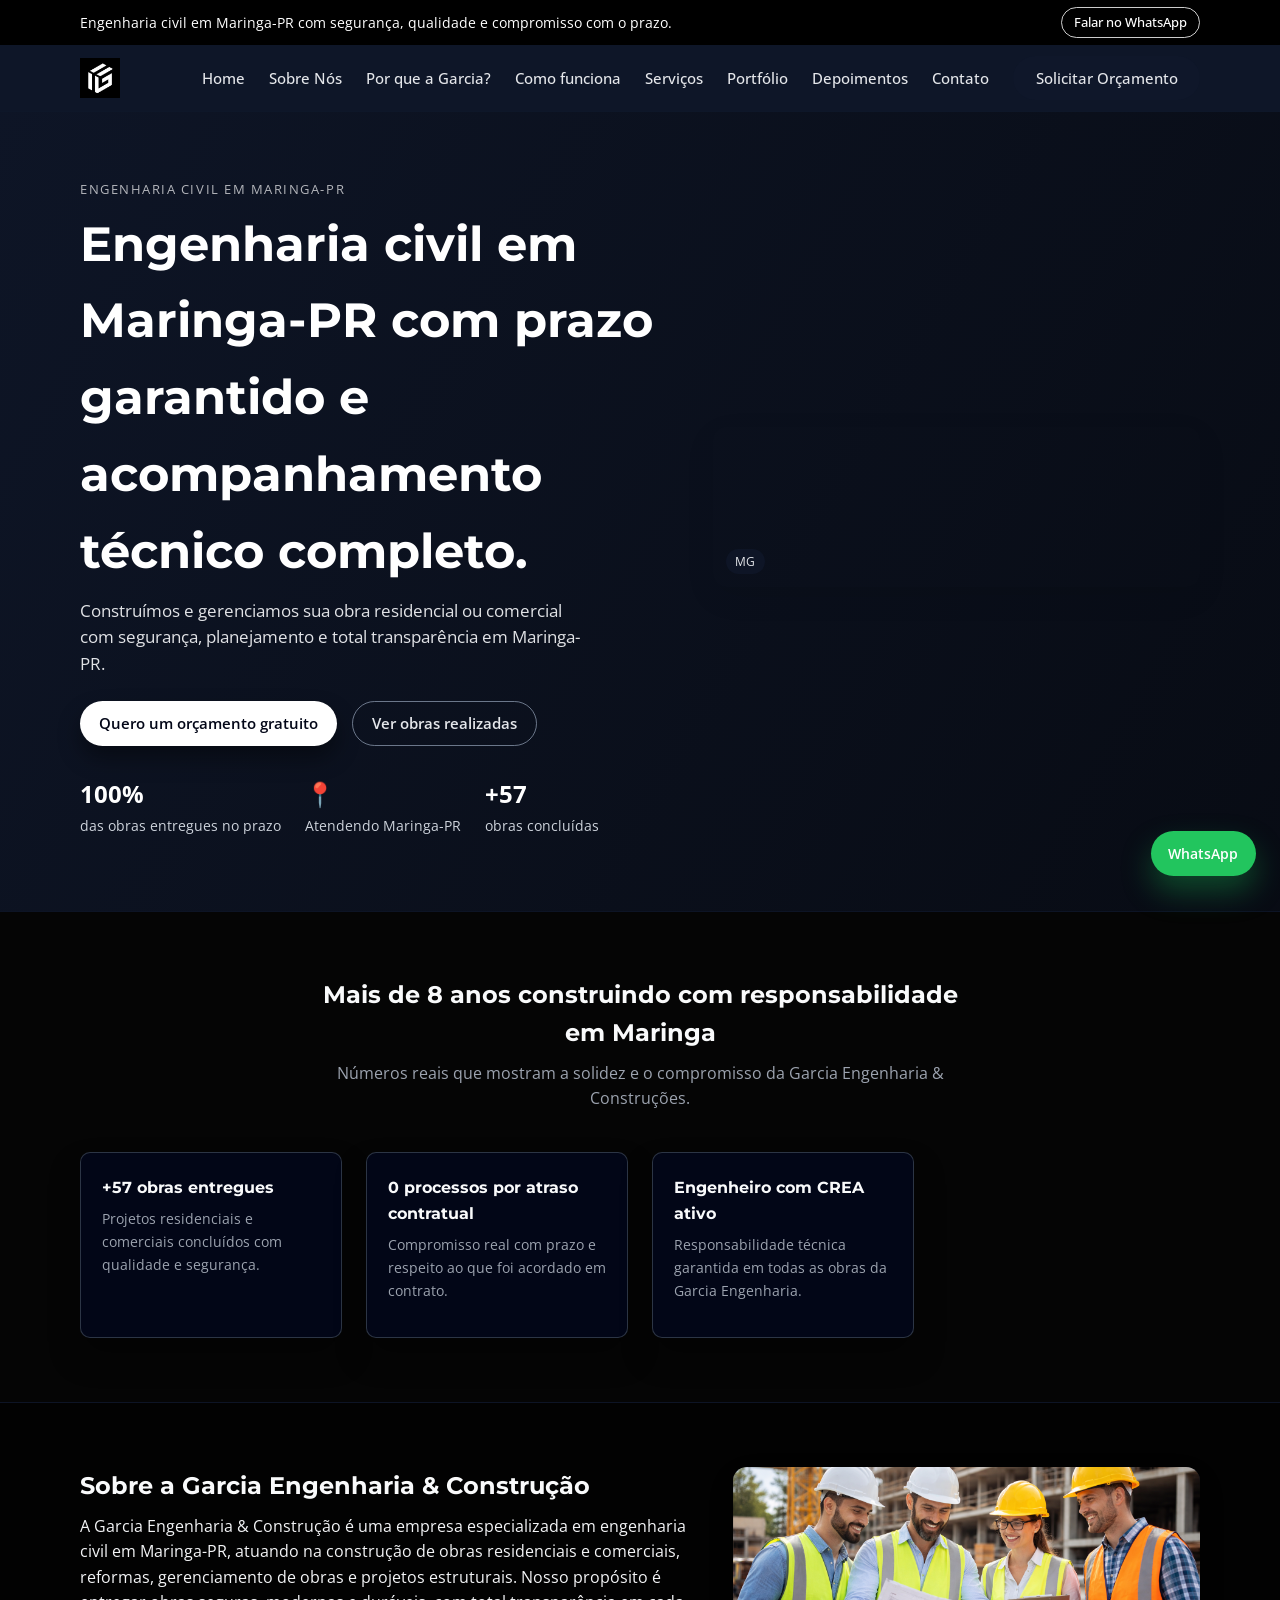
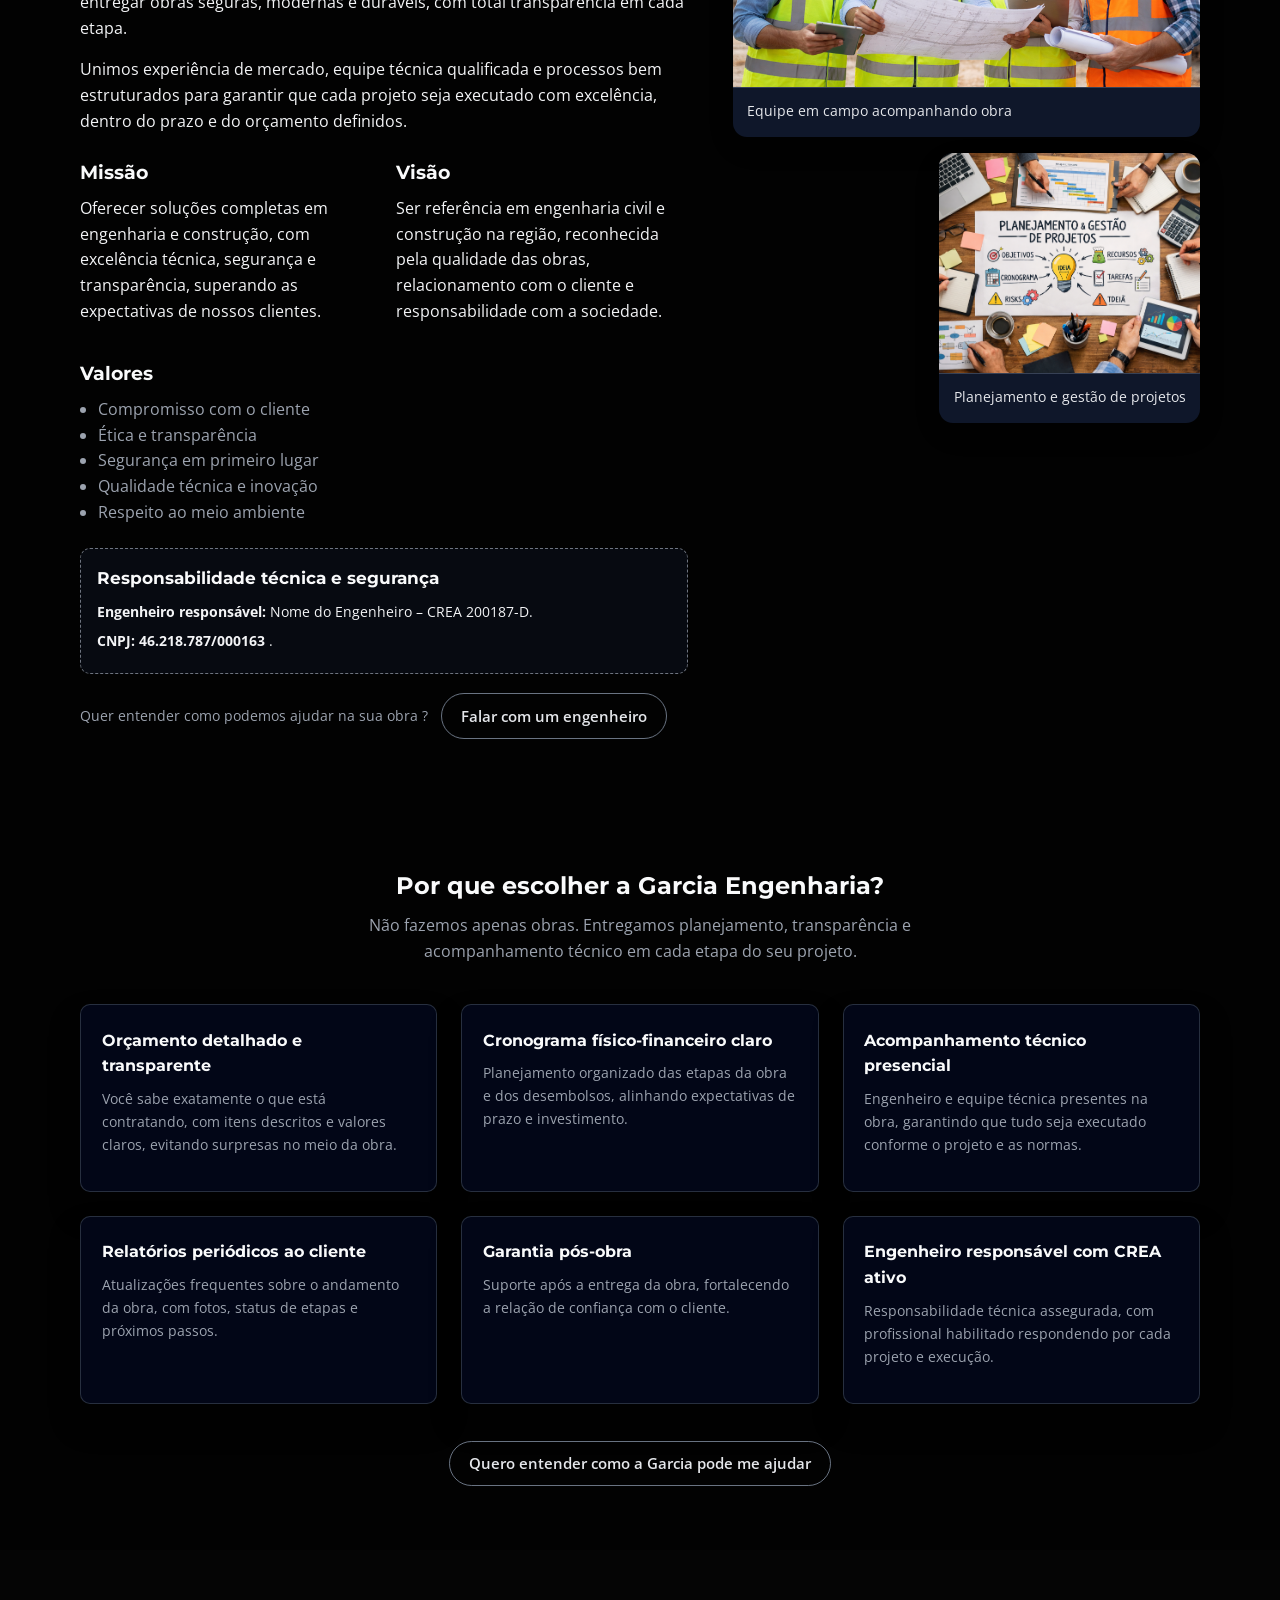
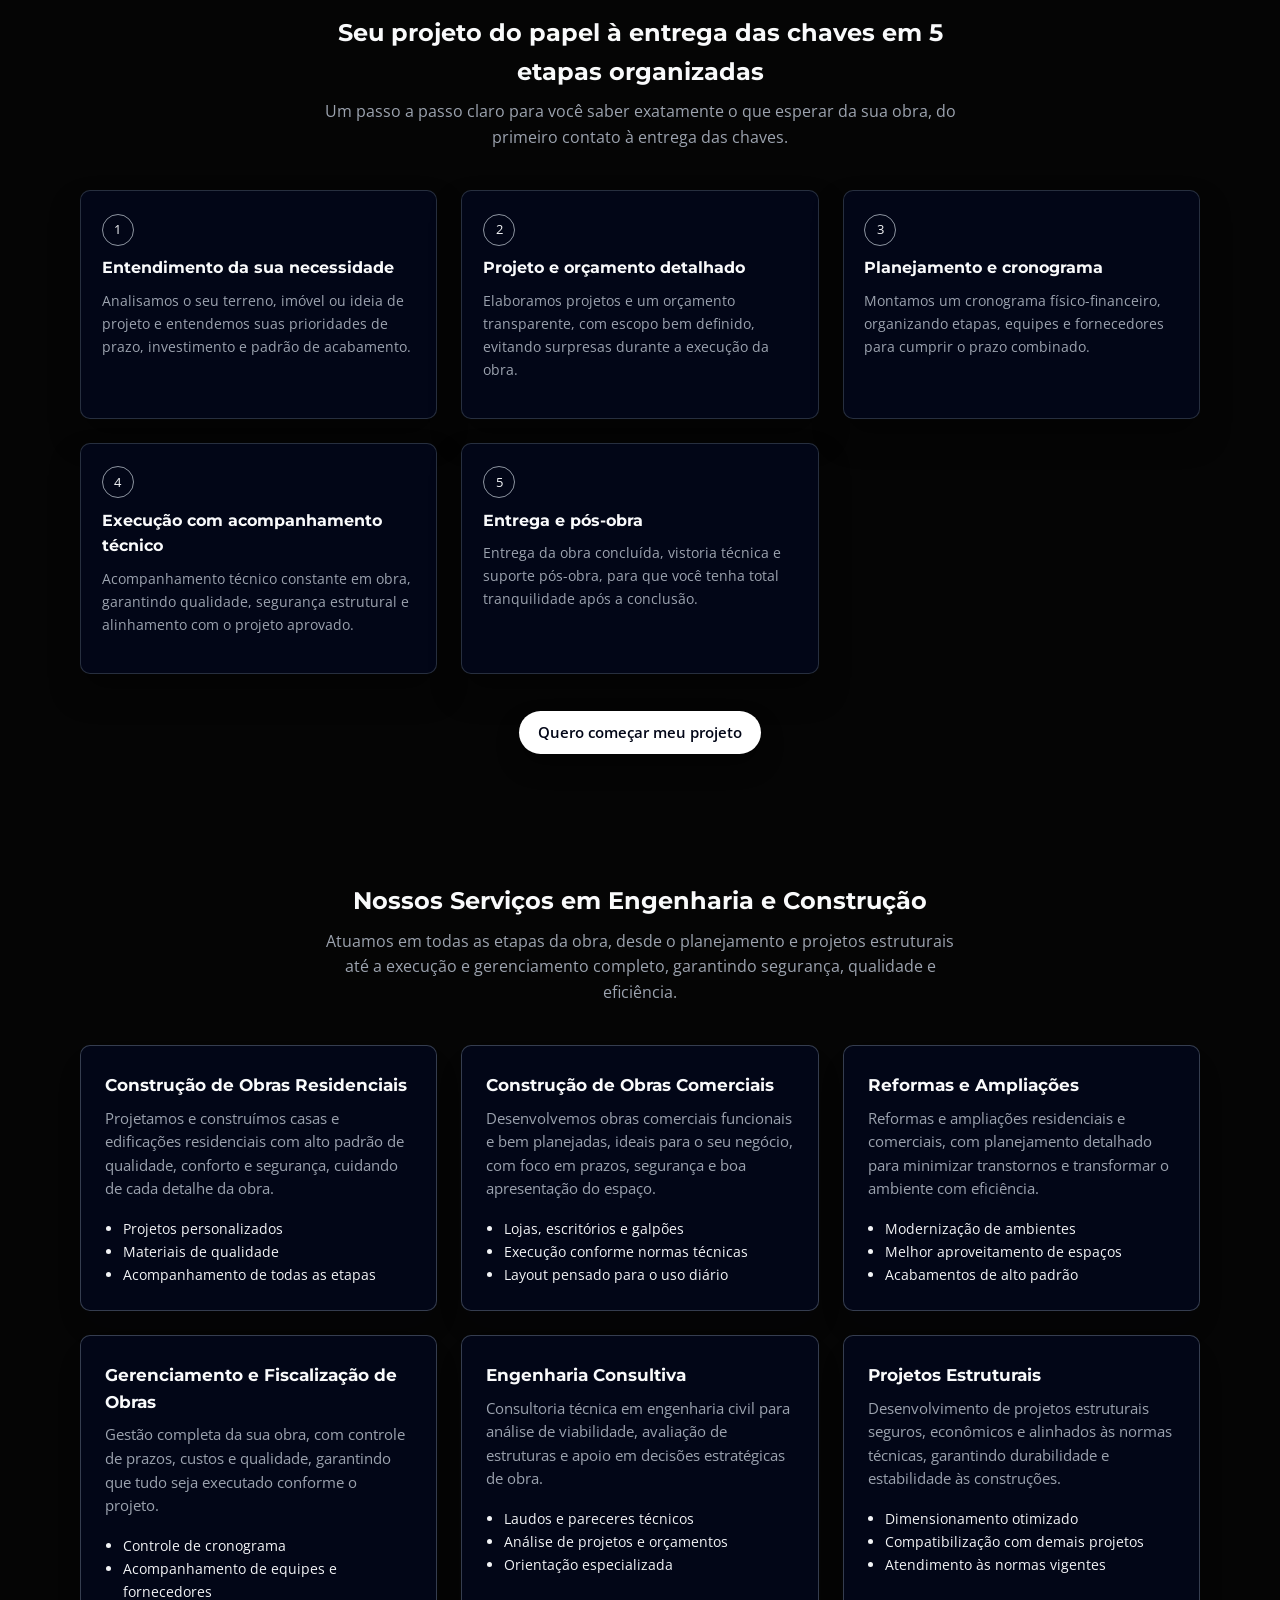
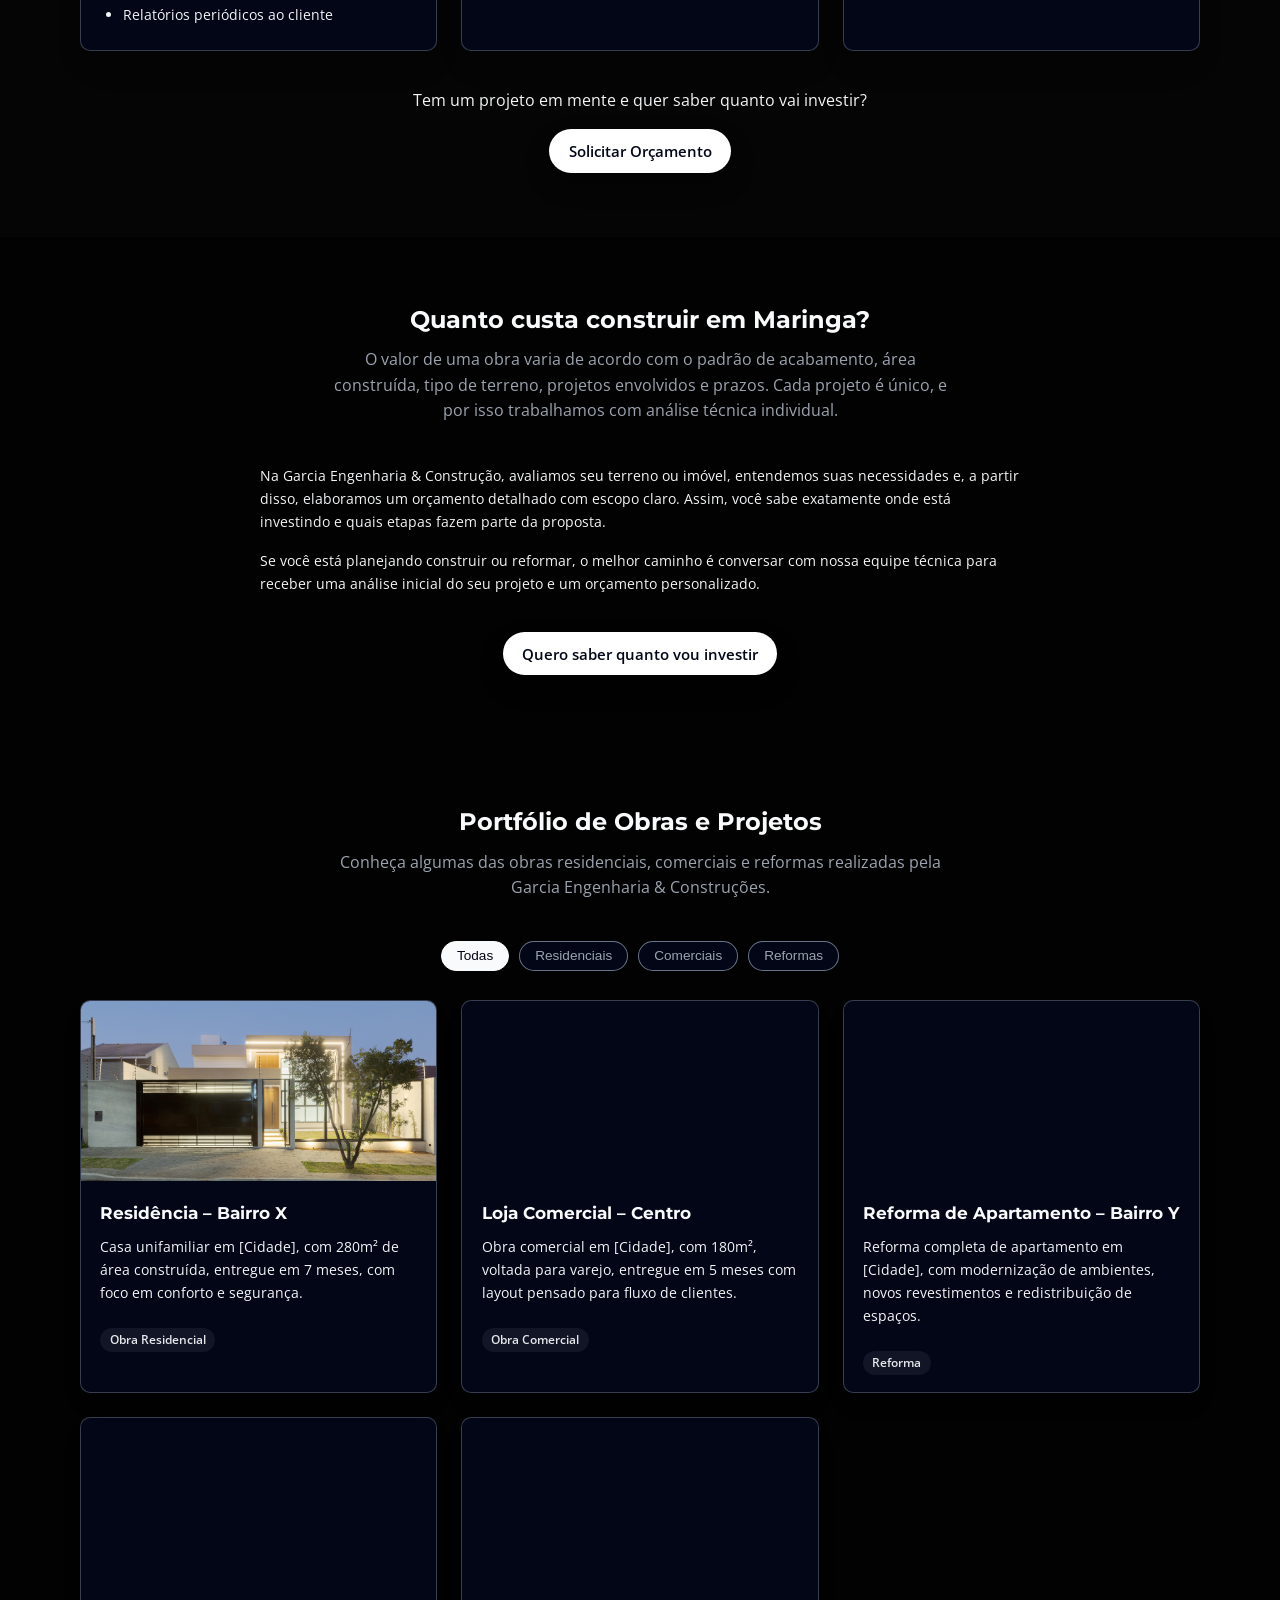
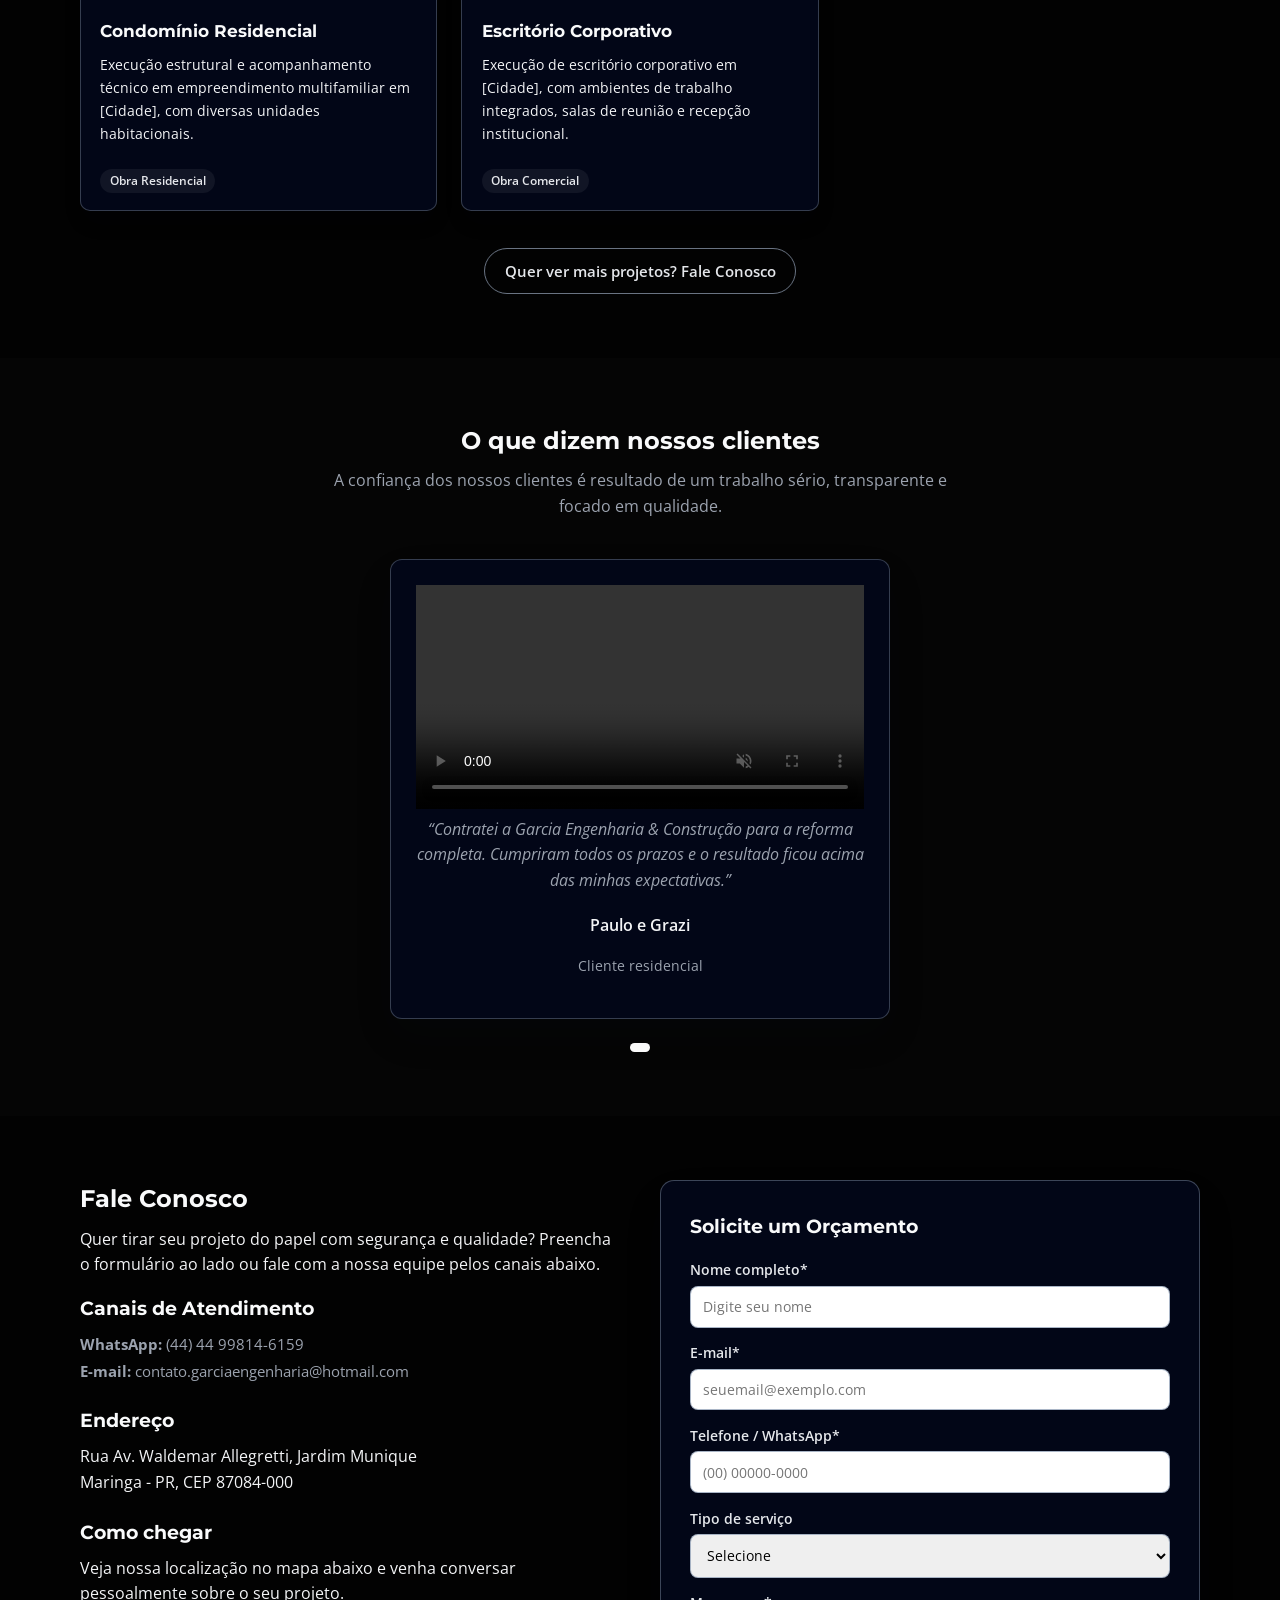
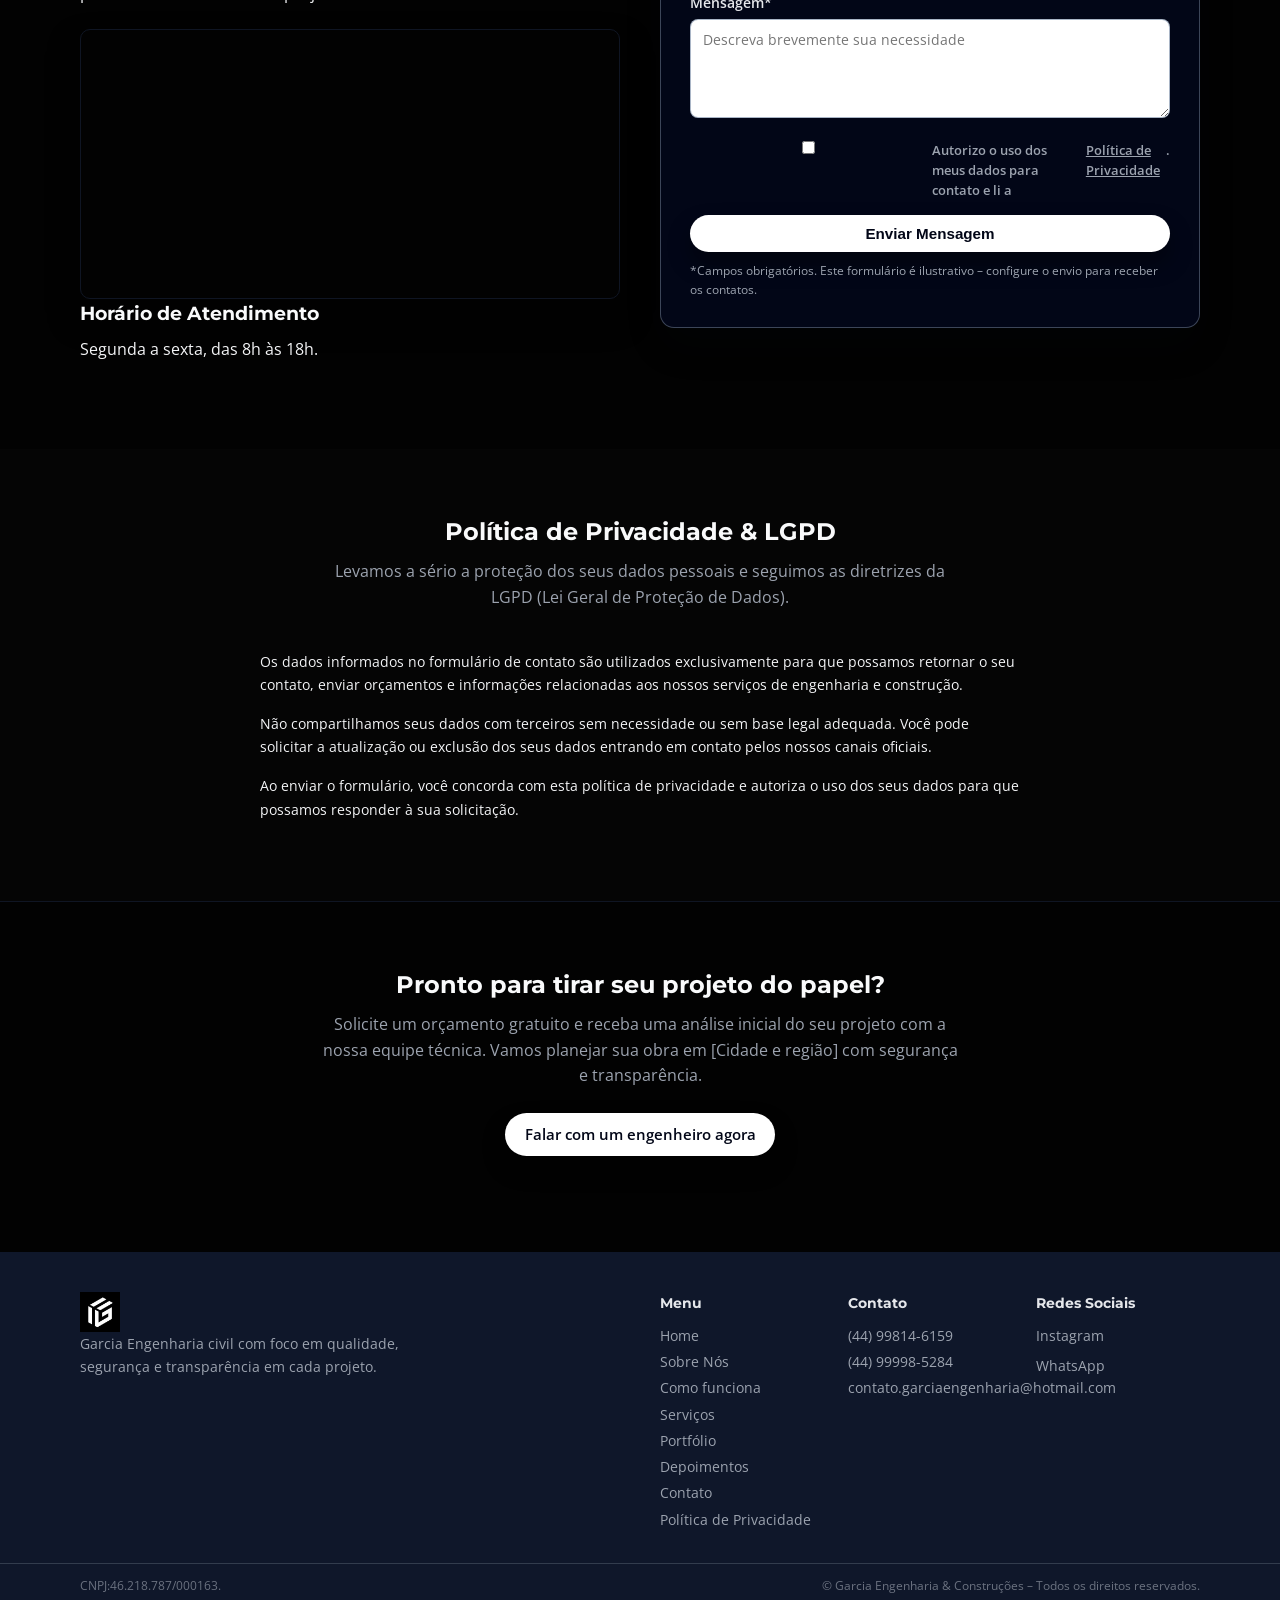
==== commit d2b1cc51: "commit" ====
--- a/index.html
+++ b/index.html
@@ -409,6 +409,7 @@
           <article class="portfolio-item" data-category="residencial">
             <div class="portfolio-image portfolio-img-1"></div>
             <div class="portfolio-info">
+            
               <h3>Residência – Bairro X</h3>
               <p>Casa unifamiliar em [Cidade], com 280m² de área construída, entregue em 7 meses, com foco em conforto e segurança.</p>
               <span class="portfolio-tag">Obra Residencial</span>
--- a/style.css
+++ b/style.css
@@ -570,7 +570,7 @@
 }
 
 .portfolio-img-1 {
-  background-image: url("assets/portfolio-residencial-1.jpg");
+  background-image: url("assents/imagens/Obra entregue.jpg.jpeg");
 }
 
 .portfolio-img-2 {
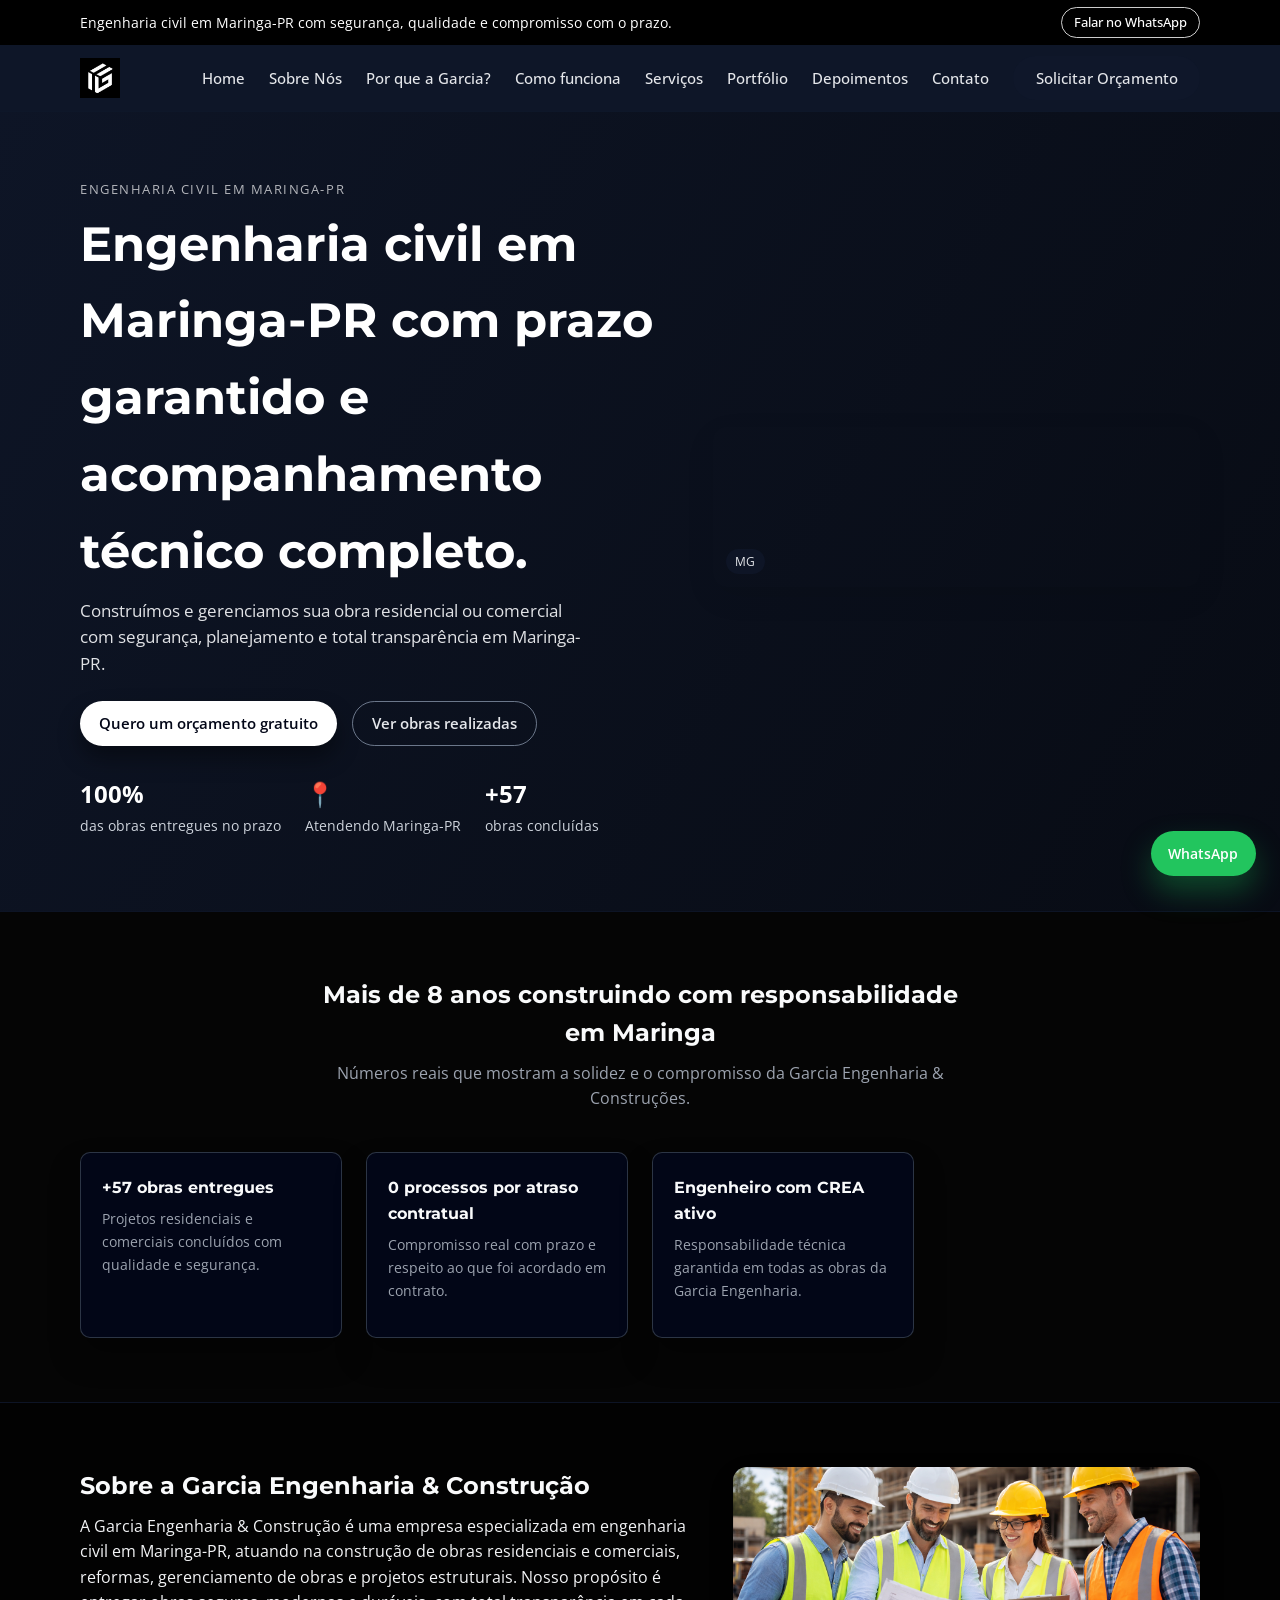
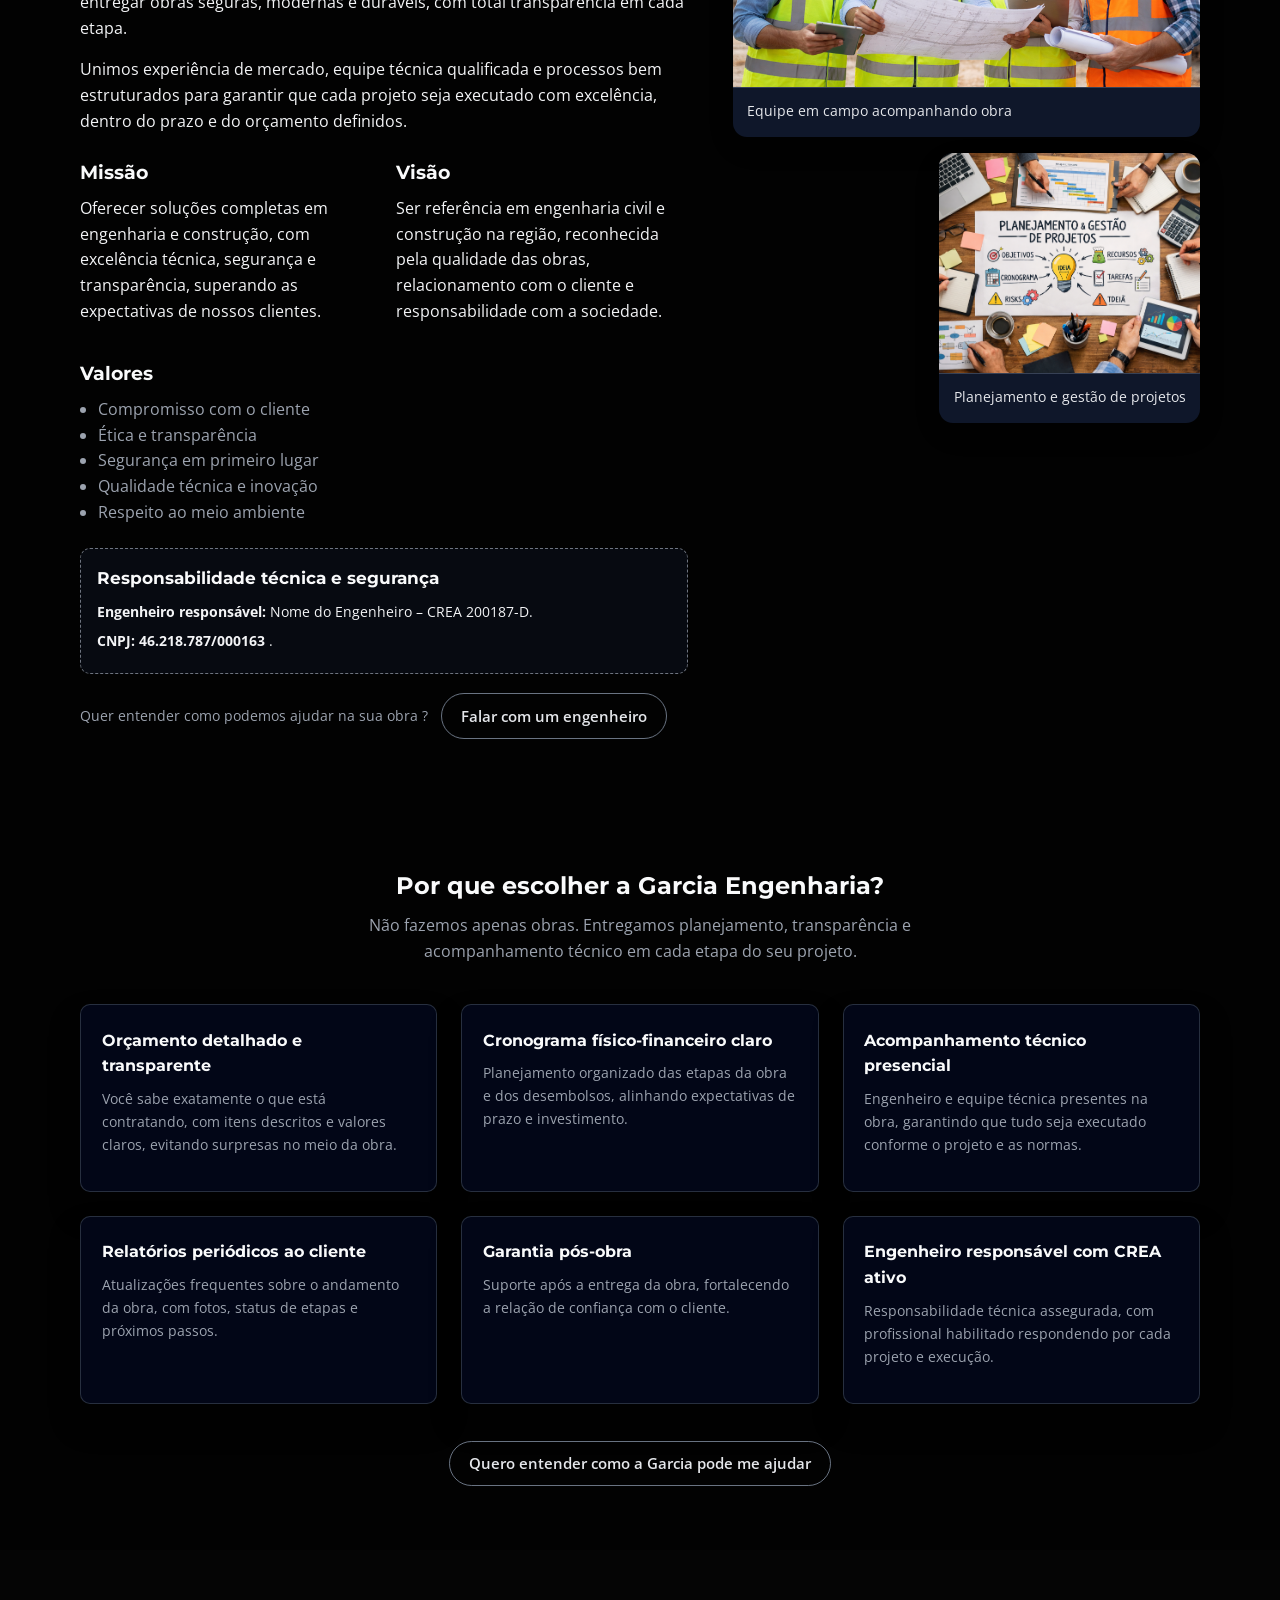
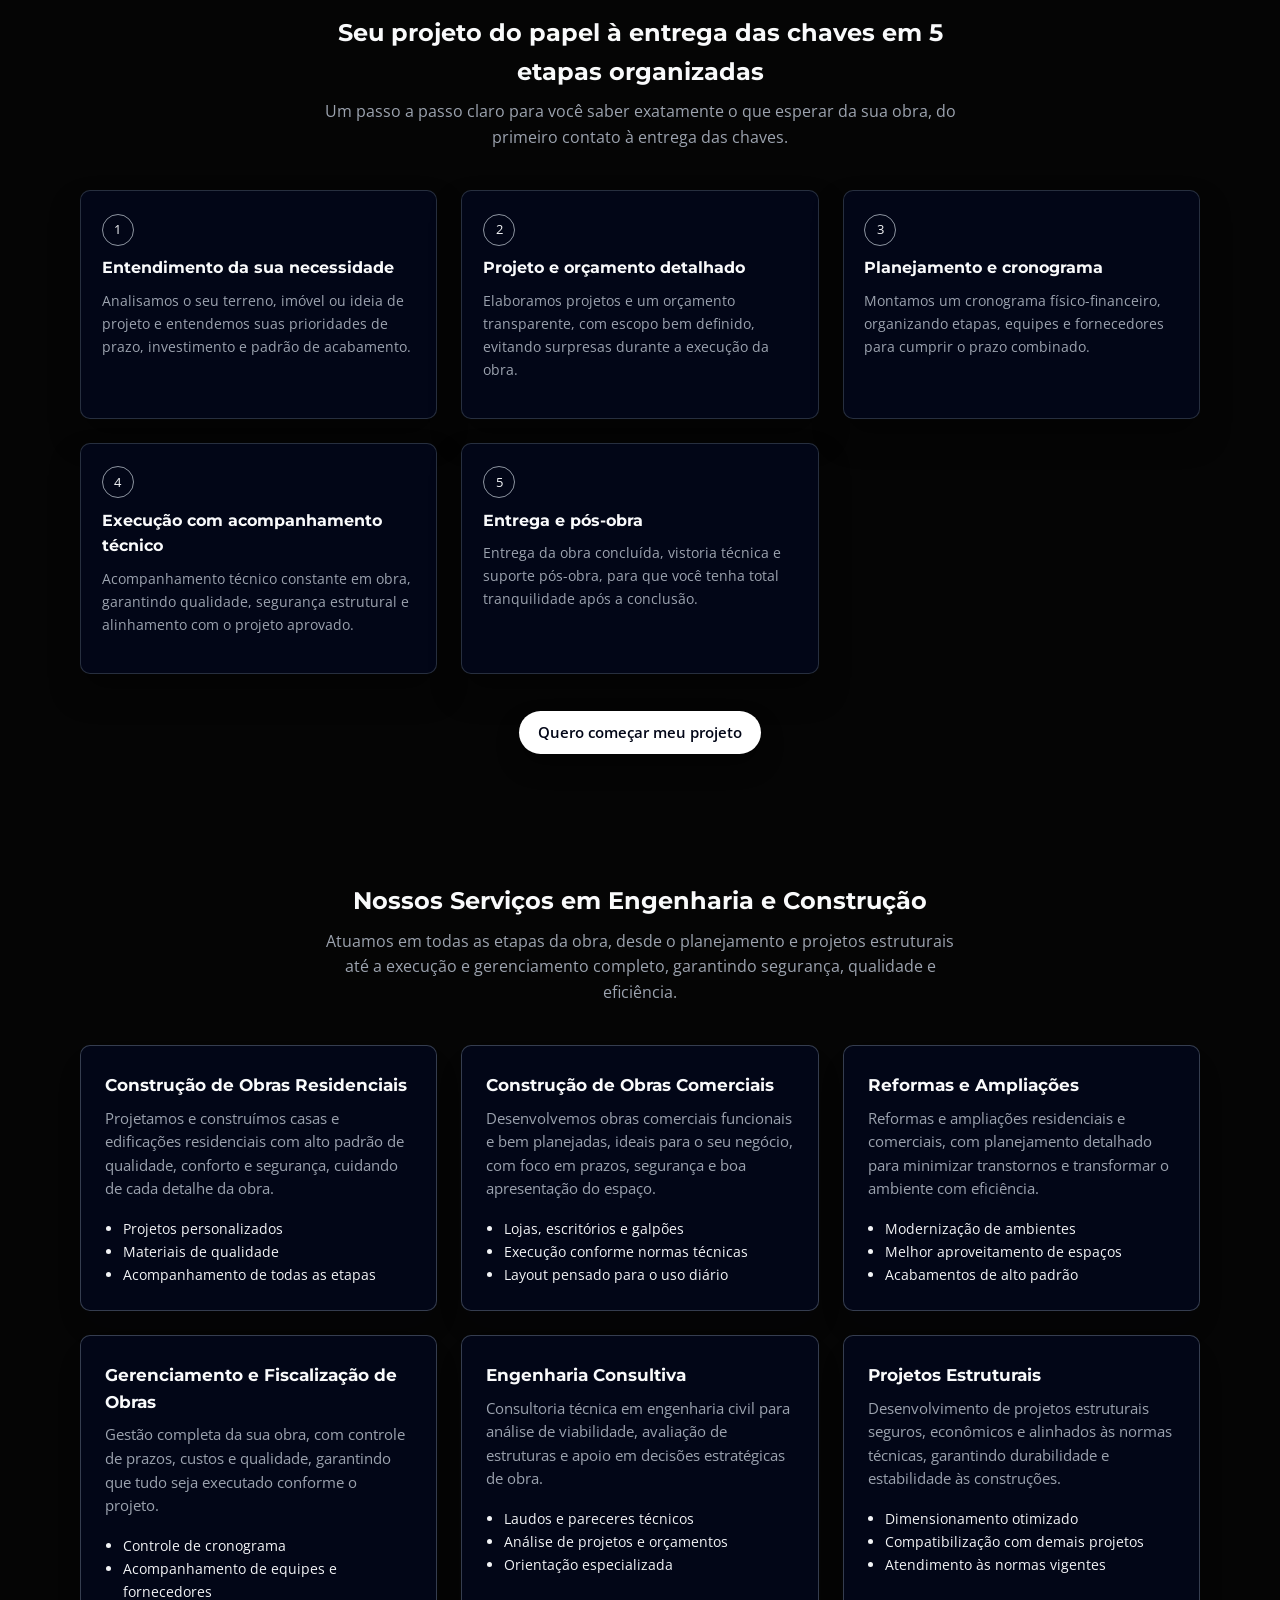
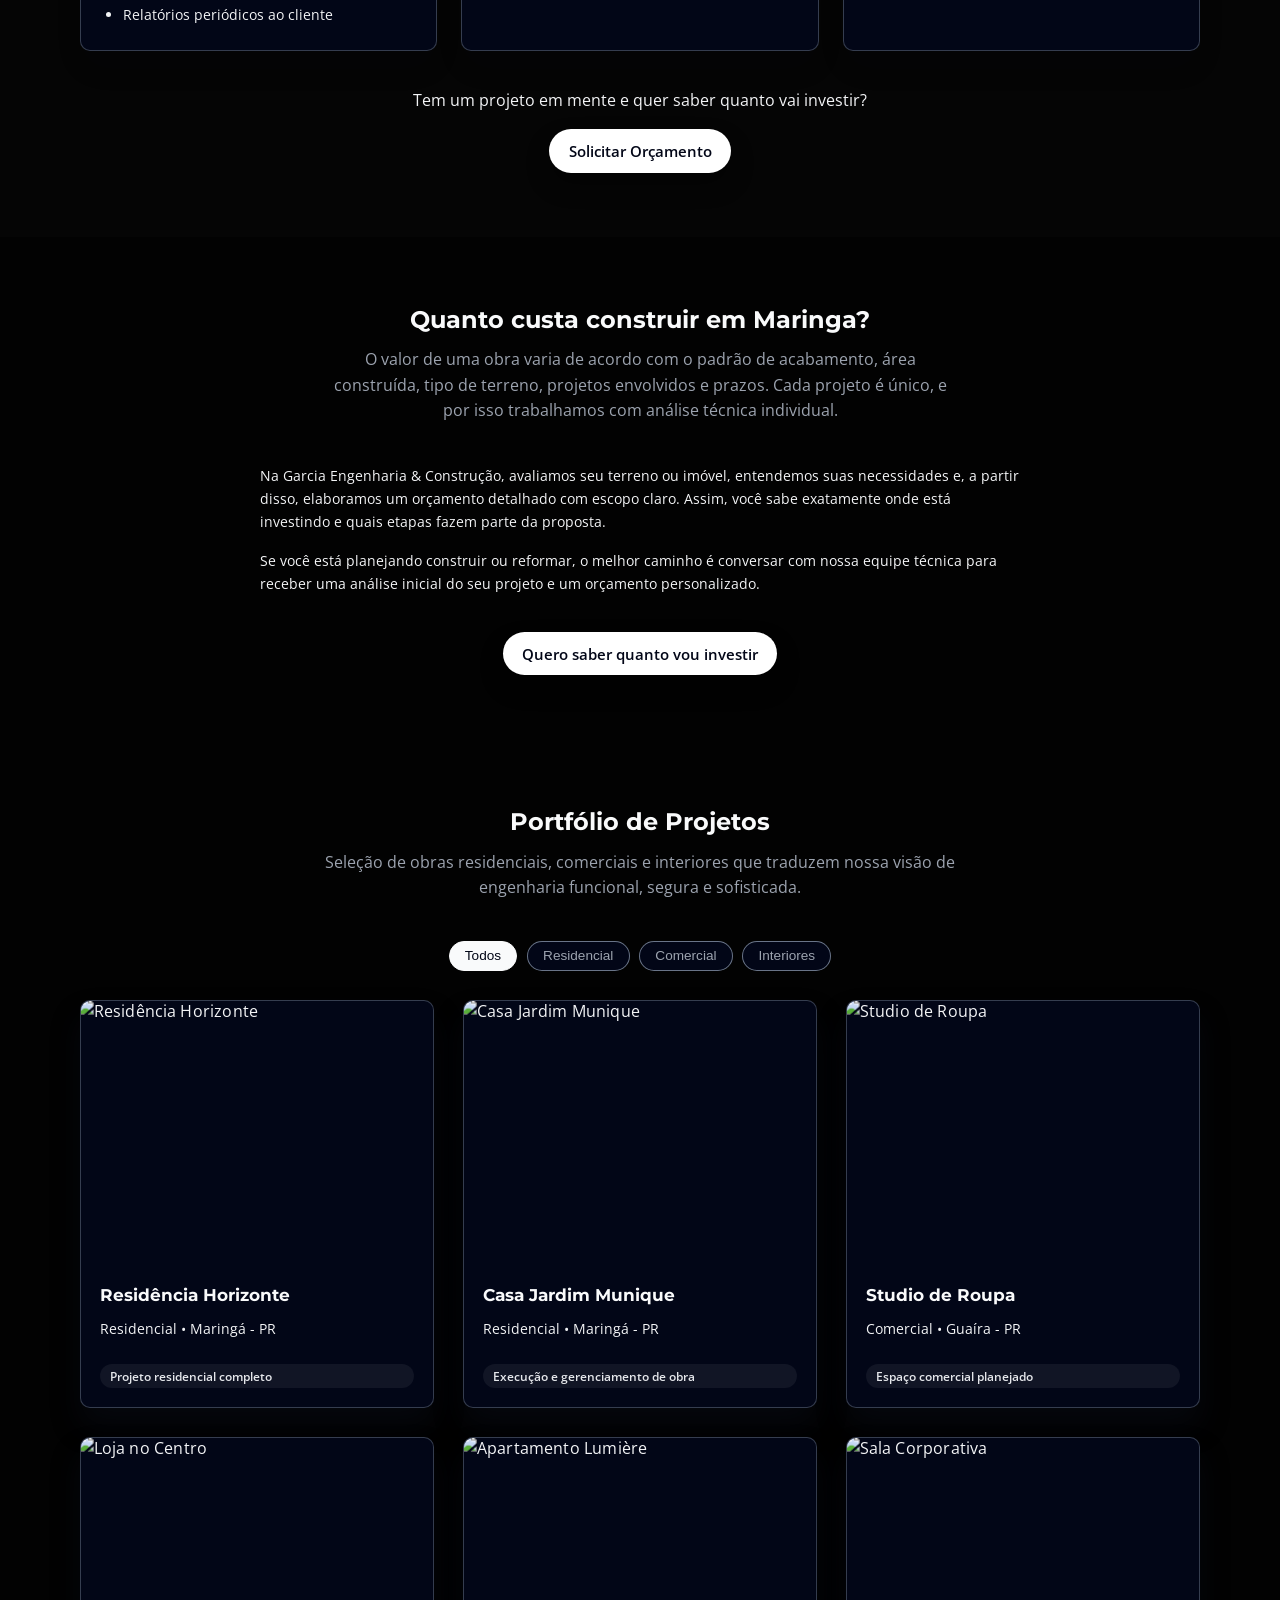
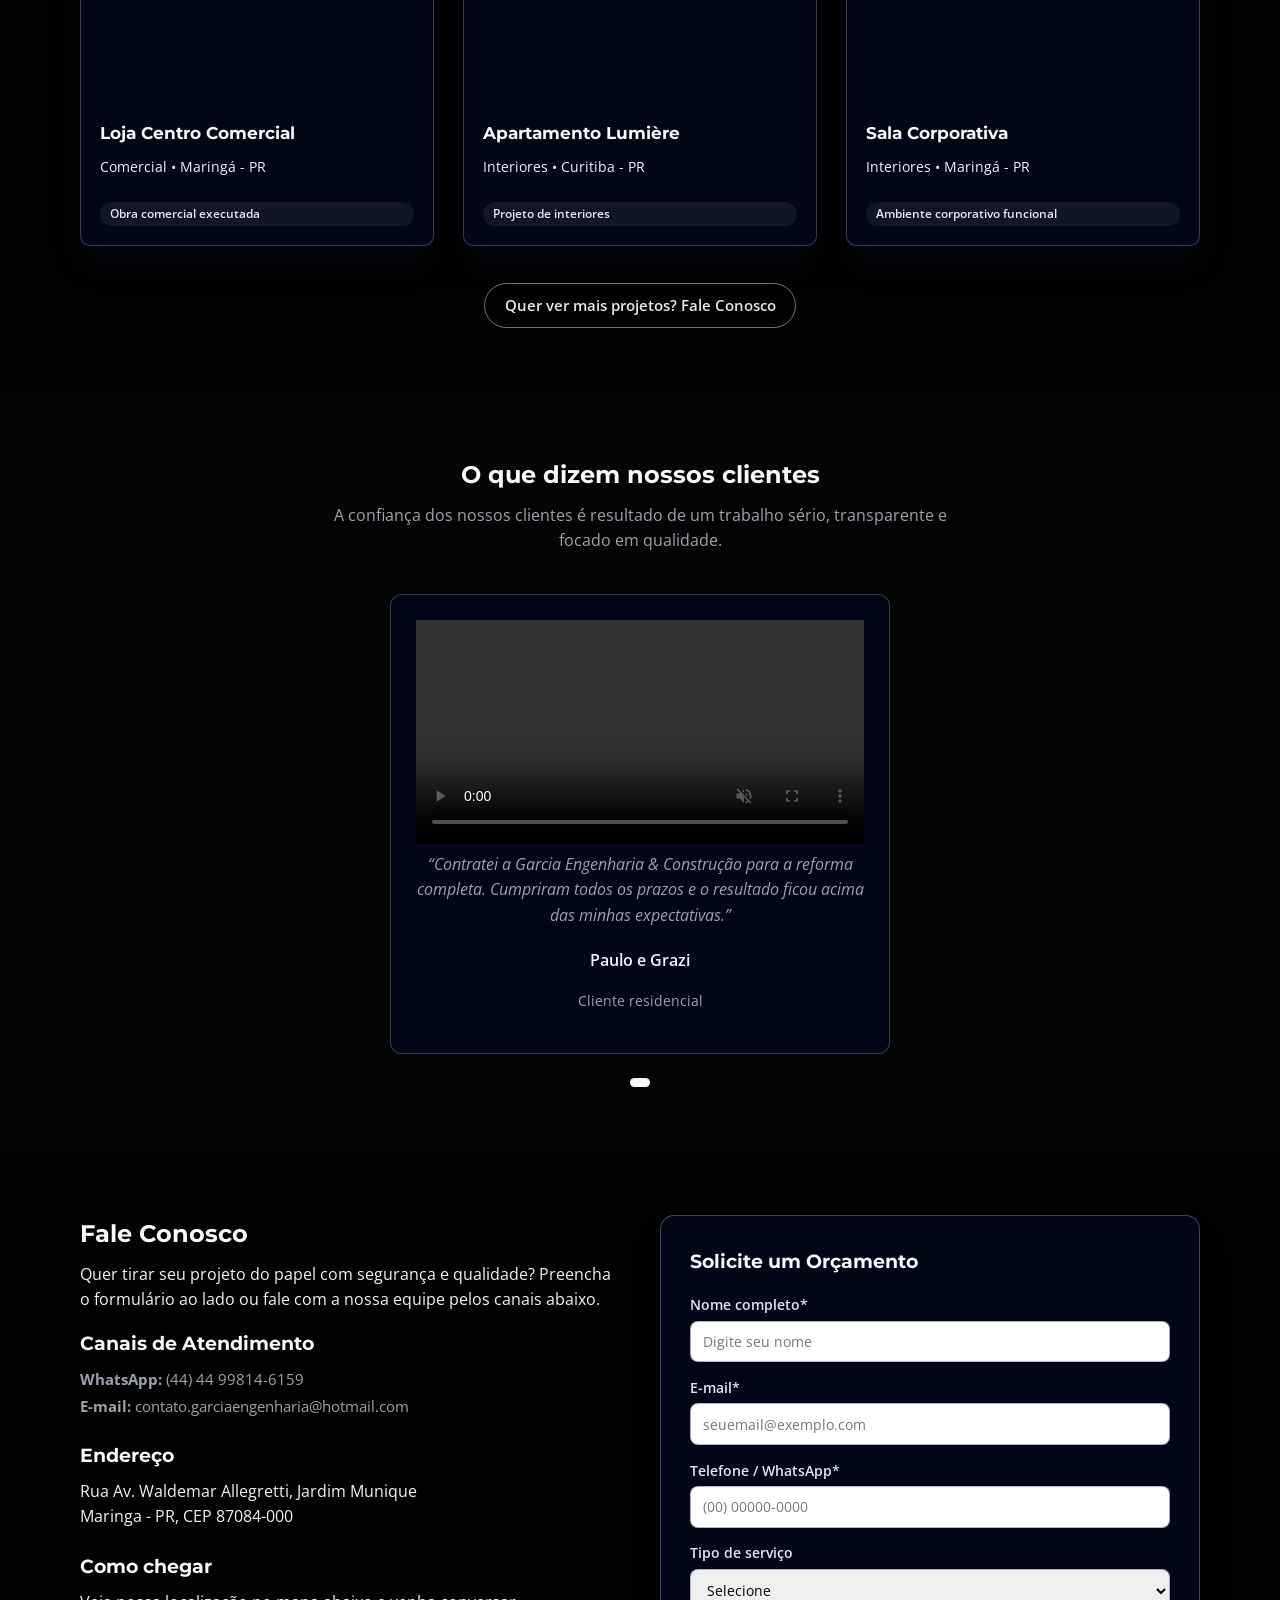
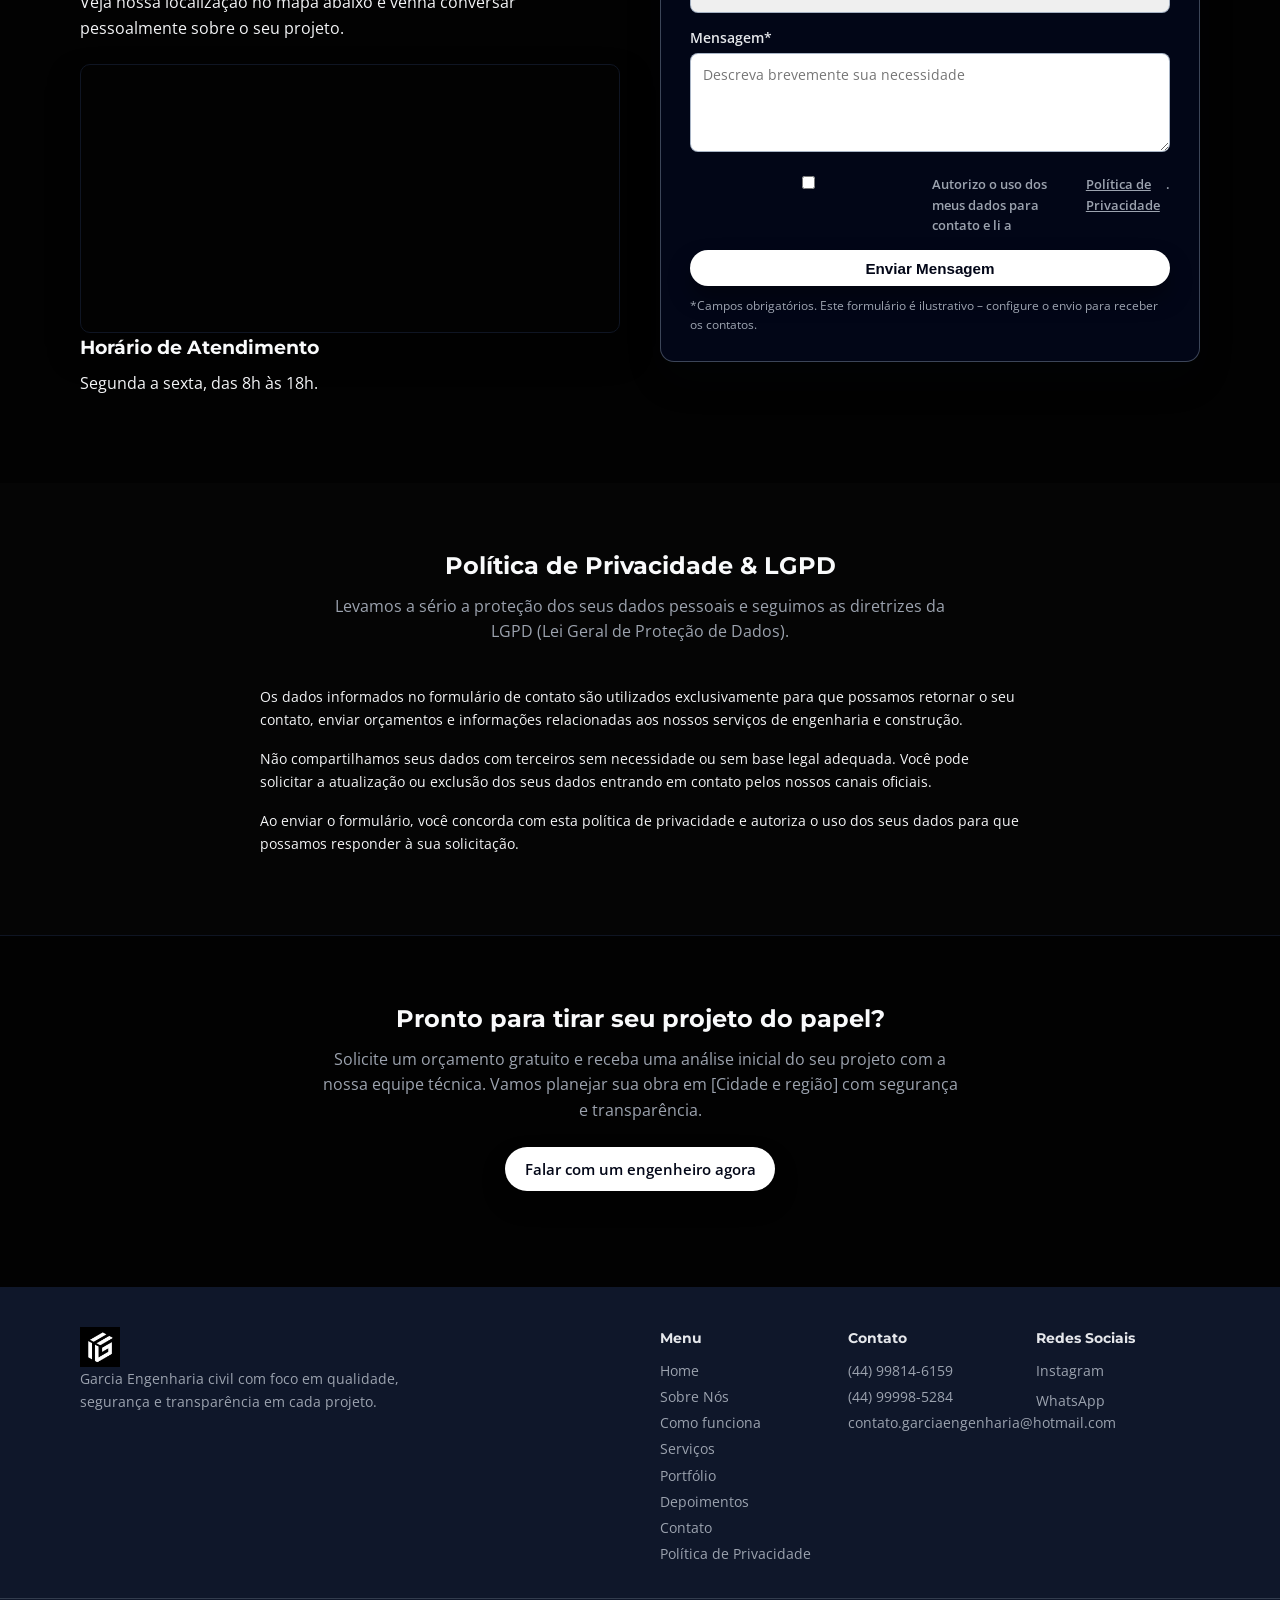
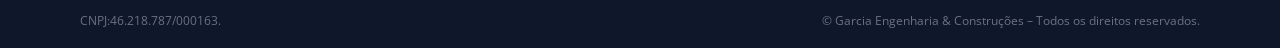
==== commit ddbe1cf2: "commit" ====
--- a/index.html
+++ b/index.html
@@ -392,64 +392,114 @@
     <section class="section" id="portfolio">
       <div class="container">
         <header class="section-header">
-          <h2>Portfólio de Obras e Projetos</h2>
-          <p>
-            Conheça algumas das obras residenciais, comerciais e reformas realizadas pela Garcia Engenharia &amp; Construções.
+          <h2>Portfólio de Projetos</h2>
+          <p>
+            Seleção de obras residenciais, comerciais e interiores que traduzem nossa visão de engenharia funcional, segura e sofisticada.
           </p>
         </header>
 
         <div class="portfolio-filters">
-          <button class="filter-btn active" data-filter="all">Todas</button>
-          <button class="filter-btn" data-filter="residencial">Residenciais</button>
-          <button class="filter-btn" data-filter="comercial">Comerciais</button>
-          <button class="filter-btn" data-filter="reforma">Reformas</button>
+          <button class="filter-btn active" data-filter="all">Todos</button>
+          <button class="filter-btn" data-filter="residencial">Residencial</button>
+          <button class="filter-btn" data-filter="comercial">Comercial</button>
+          <button class="filter-btn" data-filter="interiores">Interiores</button>
         </div>
 
         <div class="portfolio-grid">
           <article class="portfolio-item" data-category="residencial">
-            <div class="portfolio-image portfolio-img-1"></div>
-            <div class="portfolio-info">
-            
-              <h3>Residência – Bairro X</h3>
-              <p>Casa unifamiliar em [Cidade], com 280m² de área construída, entregue em 7 meses, com foco em conforto e segurança.</p>
-              <span class="portfolio-tag">Obra Residencial</span>
-            </div>
+            <a href="projeto-residencia-horizonte.html" class="portfolio-link">
+              <div class="portfolio-image">
+                <img src="assents/imagens/projetos/residencial/residencia-horizonte.jpg" alt="Residência Horizonte" />
+                <div class="portfolio-overlay">
+                  <span class="portfolio-category">Residencial</span>
+                </div>
+              </div>
+              <div class="portfolio-info">
+                <h3>Residência Horizonte</h3>
+                <p>Residencial • Maringá - PR</p>
+                <span class="portfolio-tag">Projeto residencial completo</span>
+              </div>
+            </a>
+          </article>
+
+          <article class="portfolio-item" data-category="residencial">
+            <a href="projeto-casa-jardim-munique.html" class="portfolio-link">
+              <div class="portfolio-image">
+                <img src="assents/imagens/projetos/residencial/casa-jardim-munique.jpg" alt="Casa Jardim Munique" />
+                <div class="portfolio-overlay">
+                  <span class="portfolio-category">Residencial</span>
+                </div>
+              </div>
+              <div class="portfolio-info">
+                <h3>Casa Jardim Munique</h3>
+                <p>Residencial • Maringá - PR</p>
+                <span class="portfolio-tag">Execução e gerenciamento de obra</span>
+              </div>
+            </a>
           </article>
 
           <article class="portfolio-item" data-category="comercial">
-            <div class="portfolio-image portfolio-img-2"></div>
-            <div class="portfolio-info">
-              <h3>Loja Comercial – Centro</h3>
-              <p>Obra comercial em [Cidade], com 180m², voltada para varejo, entregue em 5 meses com layout pensado para fluxo de clientes.</p>
-              <span class="portfolio-tag">Obra Comercial</span>
-            </div>
-          </article>
-
-          <article class="portfolio-item" data-category="reforma">
-            <div class="portfolio-image portfolio-img-3"></div>
-            <div class="portfolio-info">
-              <h3>Reforma de Apartamento – Bairro Y</h3>
-              <p>Reforma completa de apartamento em [Cidade], com modernização de ambientes, novos revestimentos e redistribuição de espaços.</p>
-              <span class="portfolio-tag">Reforma</span>
-            </div>
-          </article>
-
-          <article class="portfolio-item" data-category="residencial">
-            <div class="portfolio-image portfolio-img-4"></div>
-            <div class="portfolio-info">
-              <h3>Condomínio Residencial</h3>
-              <p>Execução estrutural e acompanhamento técnico em empreendimento multifamiliar em [Cidade], com diversas unidades habitacionais.</p>
-              <span class="portfolio-tag">Obra Residencial</span>
-            </div>
+            <a href="projeto-studio-roupa.html" class="portfolio-link">
+              <div class="portfolio-image">
+                <img src="assents/imagens/projetos/comercial/studio-roupa.jpg" alt="Studio de Roupa" />
+                <div class="portfolio-overlay">
+                  <span class="portfolio-category">Comercial</span>
+                </div>
+              </div>
+              <div class="portfolio-info">
+                <h3>Studio de Roupa</h3>
+                <p>Comercial • Guaíra - PR</p>
+                <span class="portfolio-tag">Espaço comercial planejado</span>
+              </div>
+            </a>
           </article>
 
           <article class="portfolio-item" data-category="comercial">
-            <div class="portfolio-image portfolio-img-5"></div>
-            <div class="portfolio-info">
-              <h3>Escritório Corporativo</h3>
-              <p>Execução de escritório corporativo em [Cidade], com ambientes de trabalho integrados, salas de reunião e recepção institucional.</p>
-              <span class="portfolio-tag">Obra Comercial</span>
-            </div>
+            <a href="projeto-loja-centro-comercial.html" class="portfolio-link">
+              <div class="portfolio-image">
+                <img src="assents/imagens/projetos/comercial/loja-centro.jpg" alt="Loja no Centro" />
+                <div class="portfolio-overlay">
+                  <span class="portfolio-category">Comercial</span>
+                </div>
+              </div>
+              <div class="portfolio-info">
+                <h3>Loja Centro Comercial</h3>
+                <p>Comercial • Maringá - PR</p>
+                <span class="portfolio-tag">Obra comercial executada</span>
+              </div>
+            </a>
+          </article>
+
+          <article class="portfolio-item" data-category="interiores">
+            <a href="projeto-apartamento-lumiere.html" class="portfolio-link">
+              <div class="portfolio-image">
+                <img src="assents/imagens/projetos/interiores/apartamento-lumiere.jpg" alt="Apartamento Lumière" />
+                <div class="portfolio-overlay">
+                  <span class="portfolio-category">Interiores</span>
+                </div>
+              </div>
+              <div class="portfolio-info">
+                <h3>Apartamento Lumière</h3>
+                <p>Interiores • Curitiba - PR</p>
+                <span class="portfolio-tag">Projeto de interiores</span>
+              </div>
+            </a>
+          </article>
+
+          <article class="portfolio-item" data-category="interiores">
+            <a href="projeto-sala-corporativa.html" class="portfolio-link">
+              <div class="portfolio-image">
+                <img src="assents/imagens/projetos/interiores/sala-corporativa.jpg" alt="Sala Corporativa" />
+                <div class="portfolio-overlay">
+                  <span class="portfolio-category">Interiores</span>
+                </div>
+              </div>
+              <div class="portfolio-info">
+                <h3>Sala Corporativa</h3>
+                <p>Interiores • Maringá - PR</p>
+                <span class="portfolio-tag">Ambiente corporativo funcional</span>
+              </div>
+            </a>
           </article>
         </div>
 
--- a/style.css
+++ b/style.css
@@ -546,52 +546,90 @@
   color: #020617;
   border-color: #f9fafb;
 }
-
 .portfolio-grid {
   display: grid;
   grid-template-columns: repeat(3, minmax(0, 1fr));
-  gap: 1.5rem;
+  gap: 1.8rem;
 }
 
 .portfolio-item {
   background: #020617;
   border-radius: var(--radius-md);
   overflow: hidden;
-  box-shadow: 0 14px 25px rgba(15, 23, 42, 0.04);
+  box-shadow: 0 18px 30px rgba(15, 23, 42, 0.28);
   border: 1px solid rgba(148, 163, 184, 0.35);
+  transition: transform 0.25s ease, box-shadow 0.25s ease, border-color 0.25s ease;
+}
+
+.portfolio-link {
   display: flex;
   flex-direction: column;
+  height: 100%;
+  color: inherit;
+  text-decoration: none;
 }
 
 .portfolio-image {
-  height: 180px;
-  background-size: cover;
-  background-position: center;
-}
-
-.portfolio-img-1 {
-  background-image: url("assents/imagens/Obra entregue.jpg.jpeg");
-}
-
-.portfolio-img-2 {
-  background-image: url("assets/portfolio-comercial-1.jpg");
-}
-
-.portfolio-img-3 {
-  background-image: url("assets/portfolio-reforma-1.jpg");
-}
-
-.portfolio-img-4 {
-  background-image: url("assets/portfolio-residencial-2.jpg");
-}
-
-.portfolio-img-5 {
-  background-image: url("assets/portfolio-comercial-2.jpg");
+  position: relative;
+  aspect-ratio: 4 / 3;
+  overflow: hidden;
+}
+
+.portfolio-image img {
+  width: 100%;
+  height: 100%;
+  object-fit: cover;
+  display: block;
+  transform: scale(1.02);
+  transition: transform 0.4s ease, filter 0.4s ease;
+}
+
+.portfolio-overlay {
+  position: absolute;
+  inset: 0;
+  background: linear-gradient(145deg, rgba(15, 23, 42, 0.2), rgba(15, 23, 42, 0.65));
+  opacity: 0;
+  display: flex;
+  align-items: flex-end;
+  padding: 0.9rem 1rem;
+  transition: opacity 0.4s ease;
+}
+
+.portfolio-category {
+  display: inline-flex;
+  align-items: center;
+  padding: 0.18rem 0.7rem;
+  border-radius: 999px;
+  background: rgba(15, 23, 42, 0.95);
+  color: #e5e7eb;
+  font-size: 0.75rem;
+  font-weight: 600;
+  letter-spacing: 0.04em;
+  text-transform: uppercase;
+}
+
+.portfolio-item:hover {
+  transform: translateY(-4px);
+  box-shadow: 0 22px 40px rgba(15, 23, 42, 0.6);
+  border-color: rgba(249, 250, 251, 0.4);
+}
+
+.portfolio-item:hover .portfolio-image img {
+  transform: scale(1.06);
+  filter: brightness(1.02);
+}
+
+.portfolio-item:hover .portfolio-overlay {
+  opacity: 1;
 }
 
 .portfolio-info {
-  padding: 1.2rem 1.2rem 1.1rem;
-  font-size: 0.9rem;
+  padding: 1.1rem 1.2rem 1.2rem;
+  font-size: 0.9rem;
+  min-height: 130px;
+  display: flex;
+  flex-direction: column;
+  justify-content: space-between;
 }
 
 .portfolio-tag {
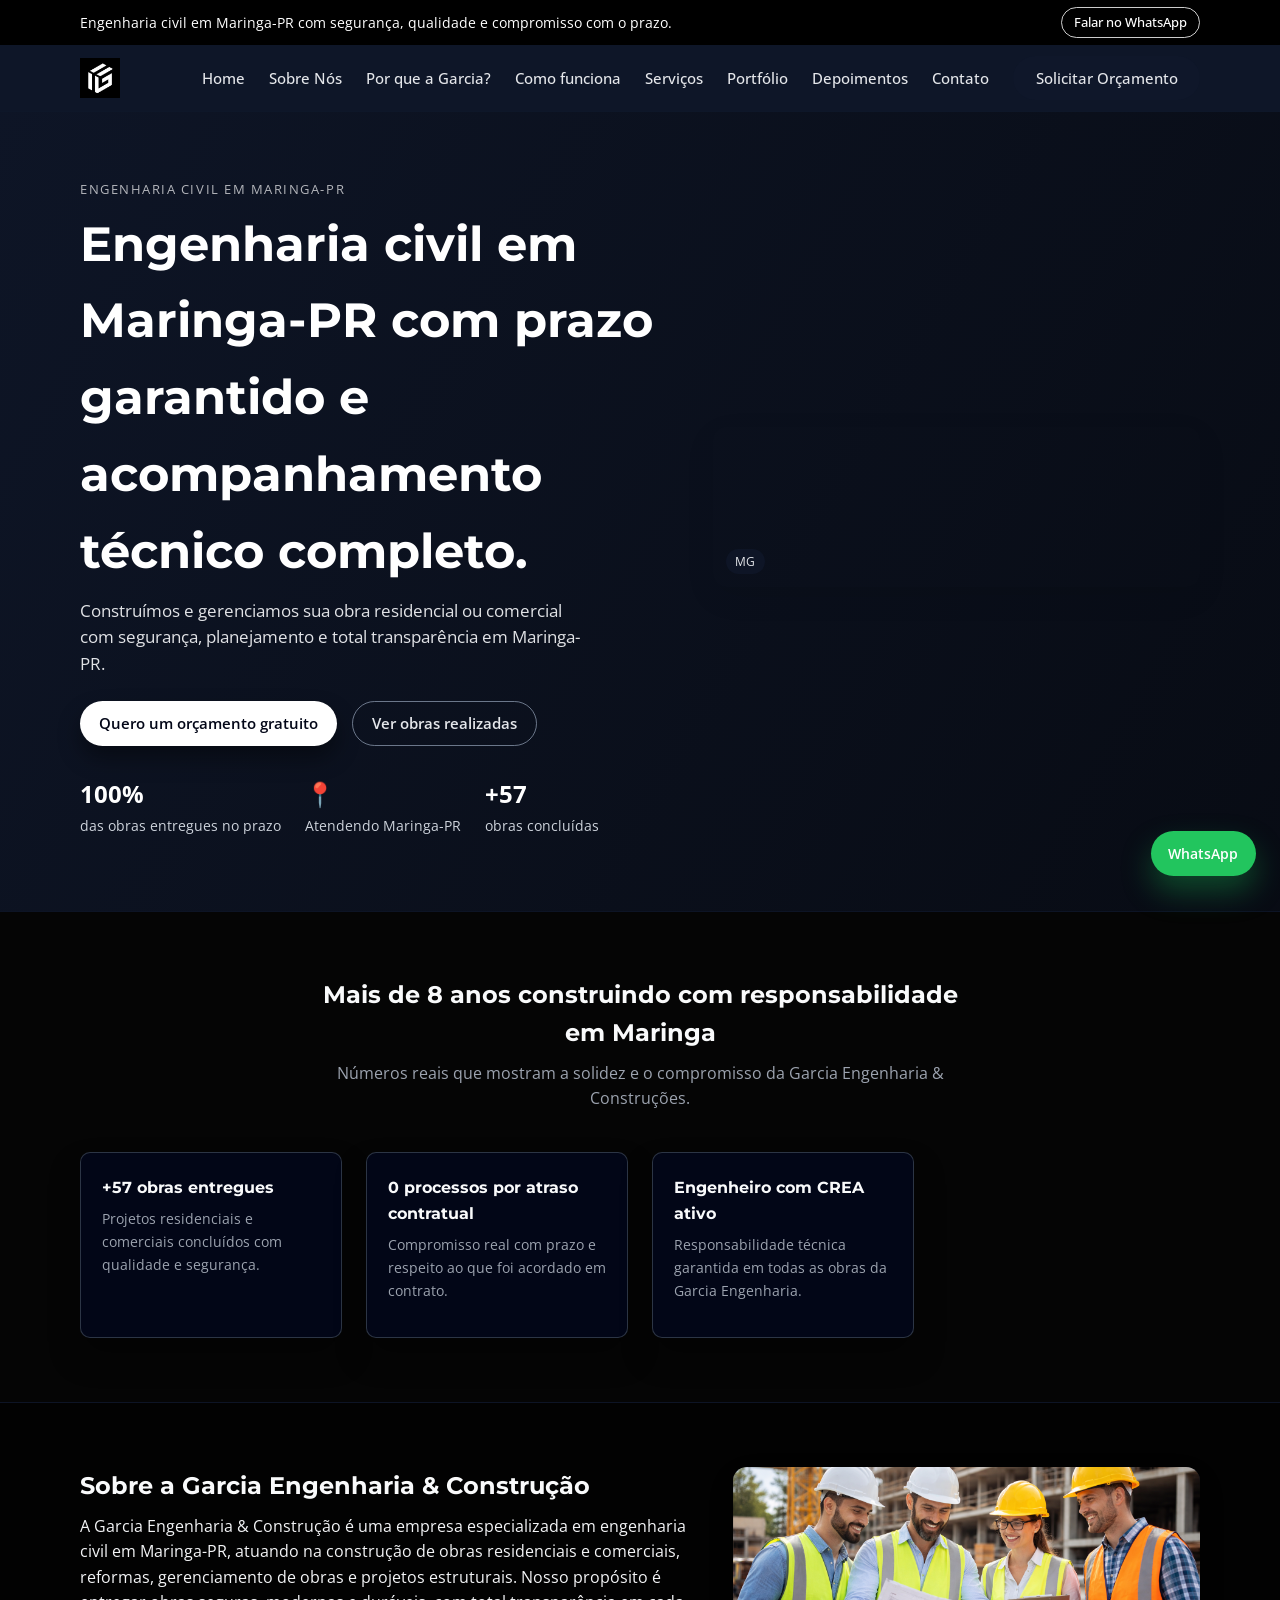
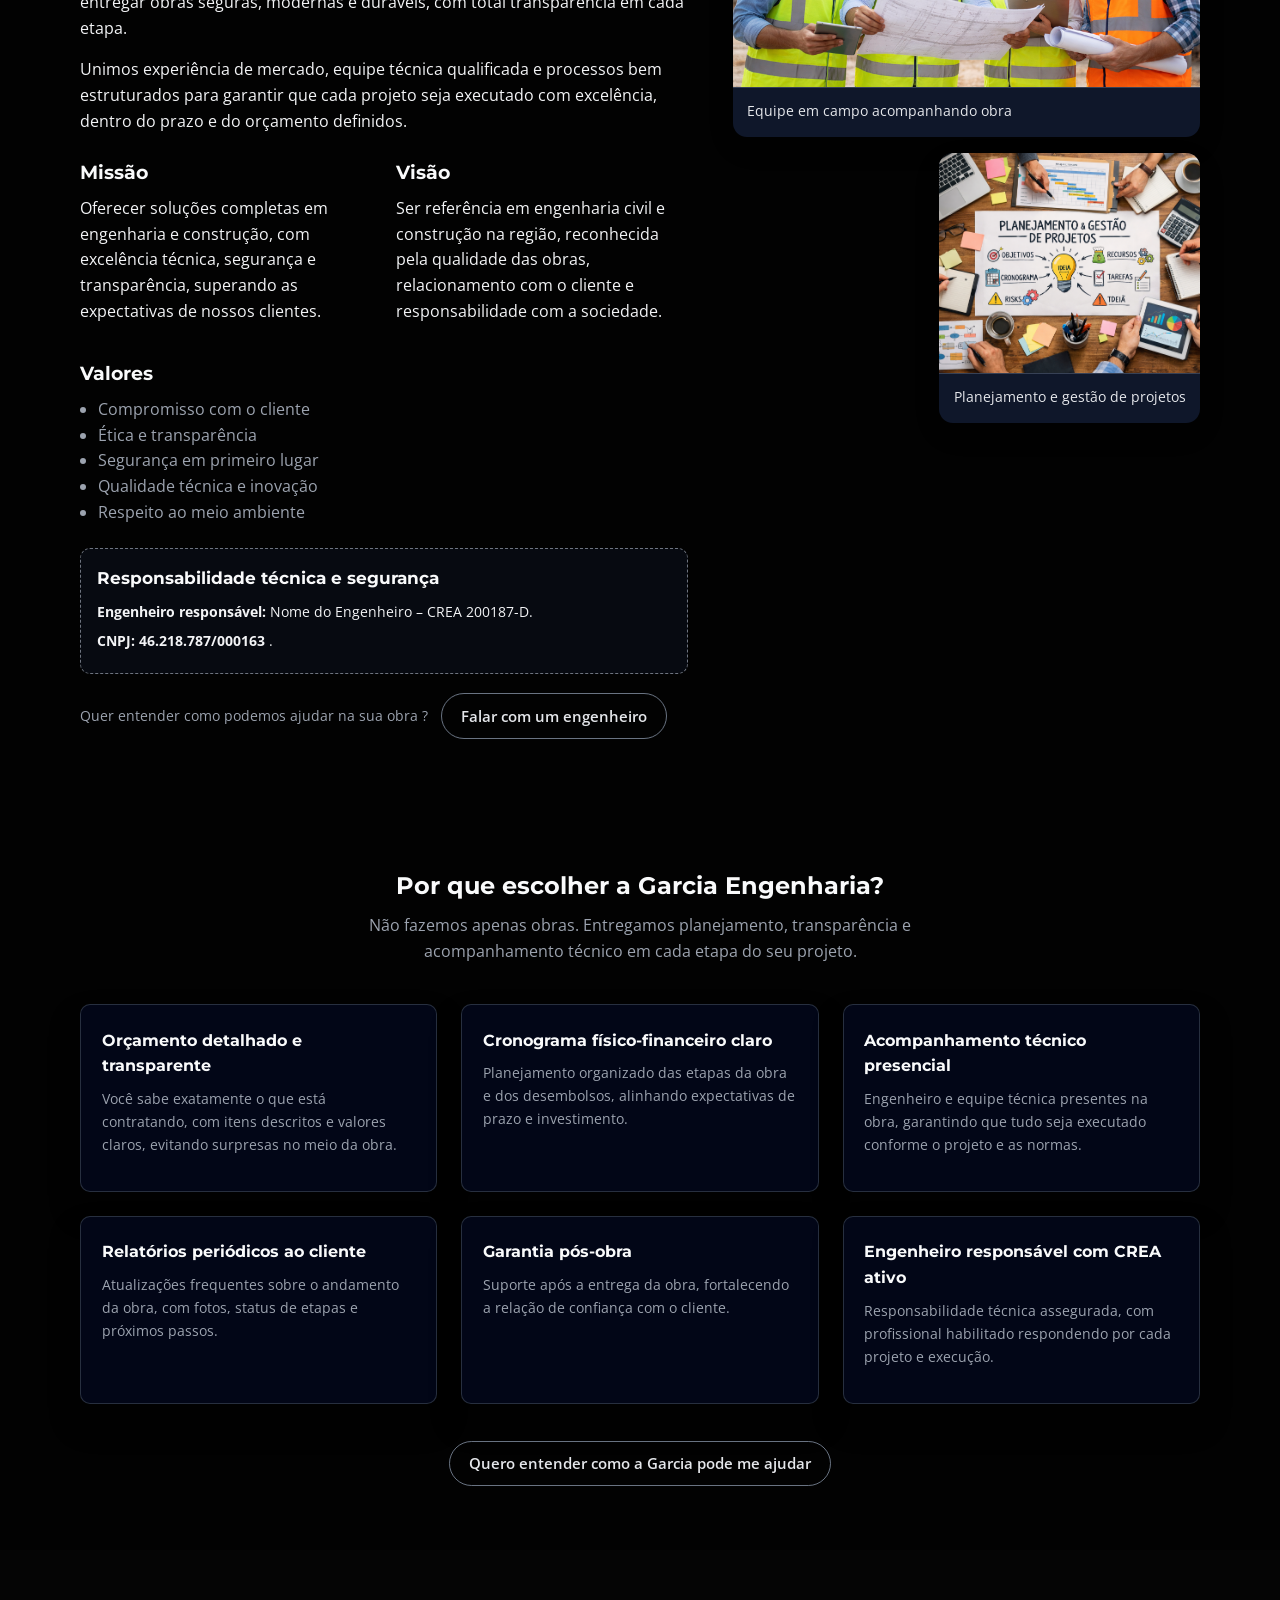
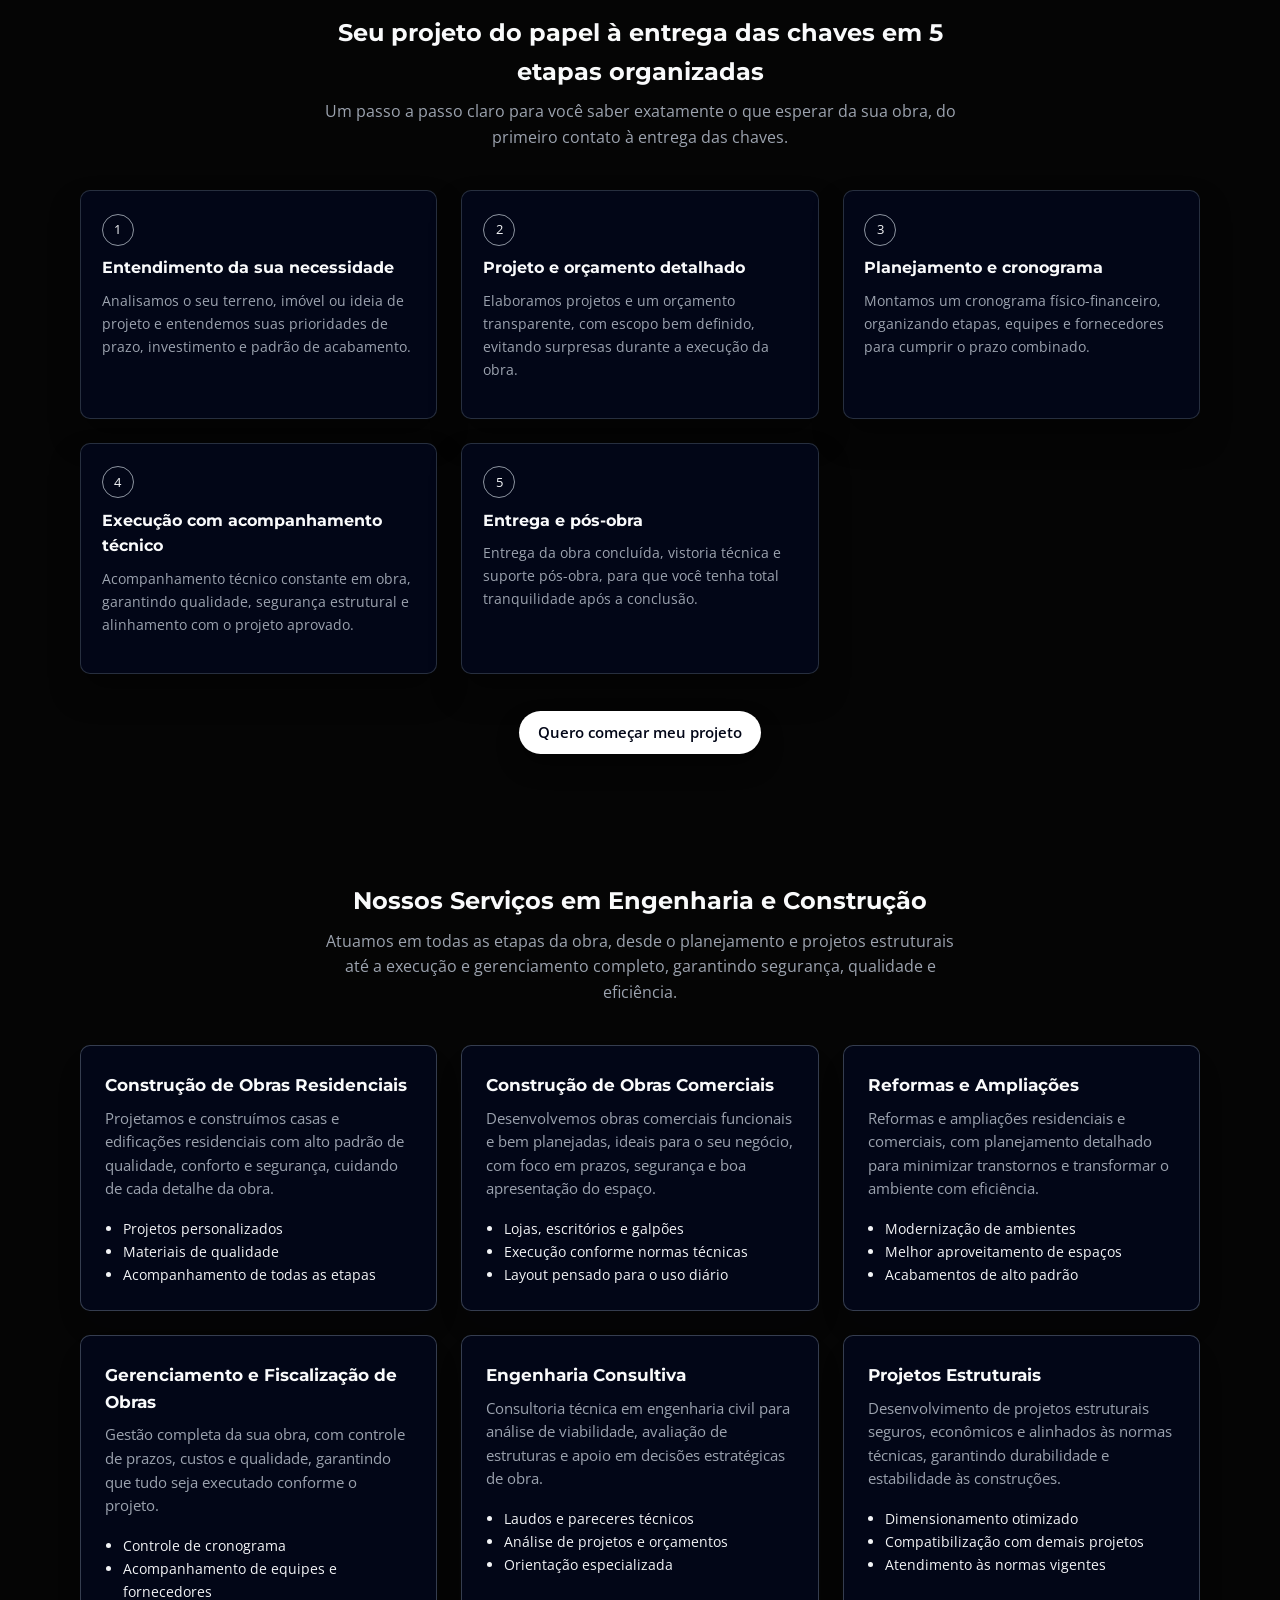
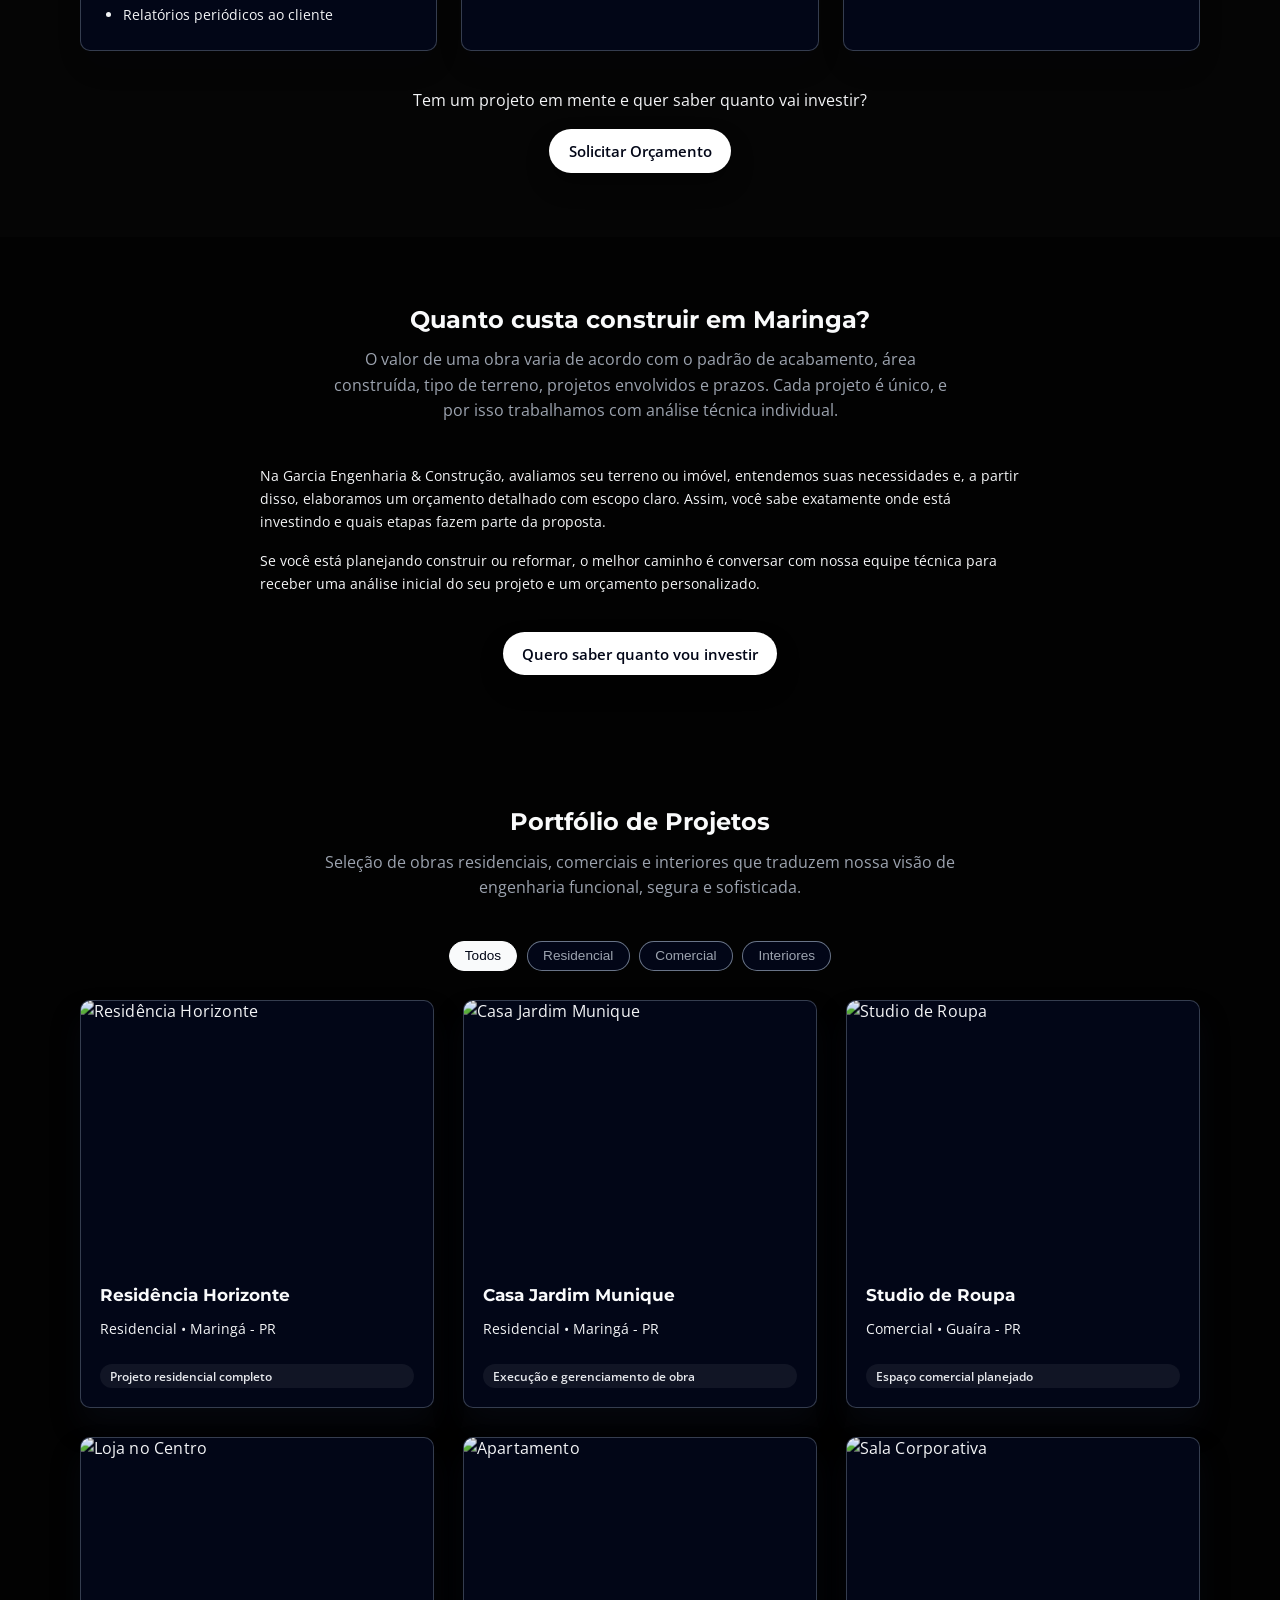
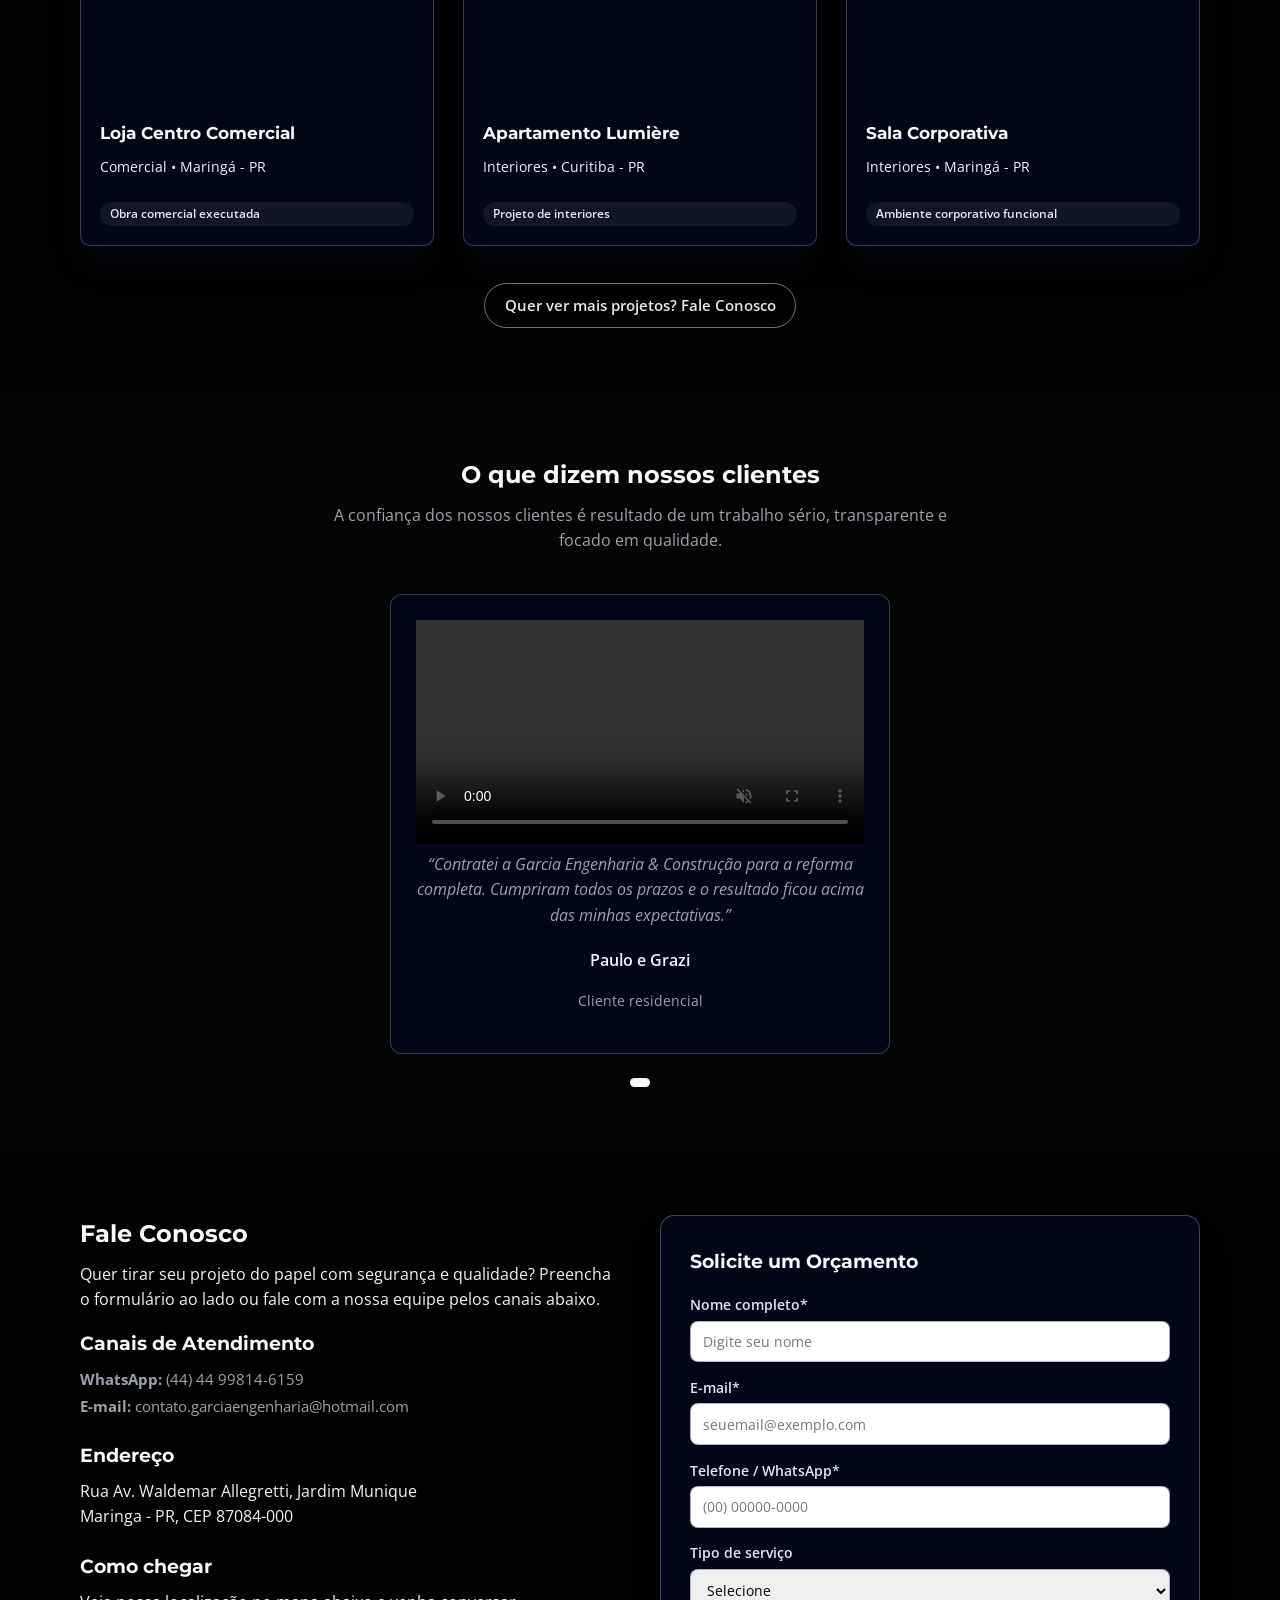
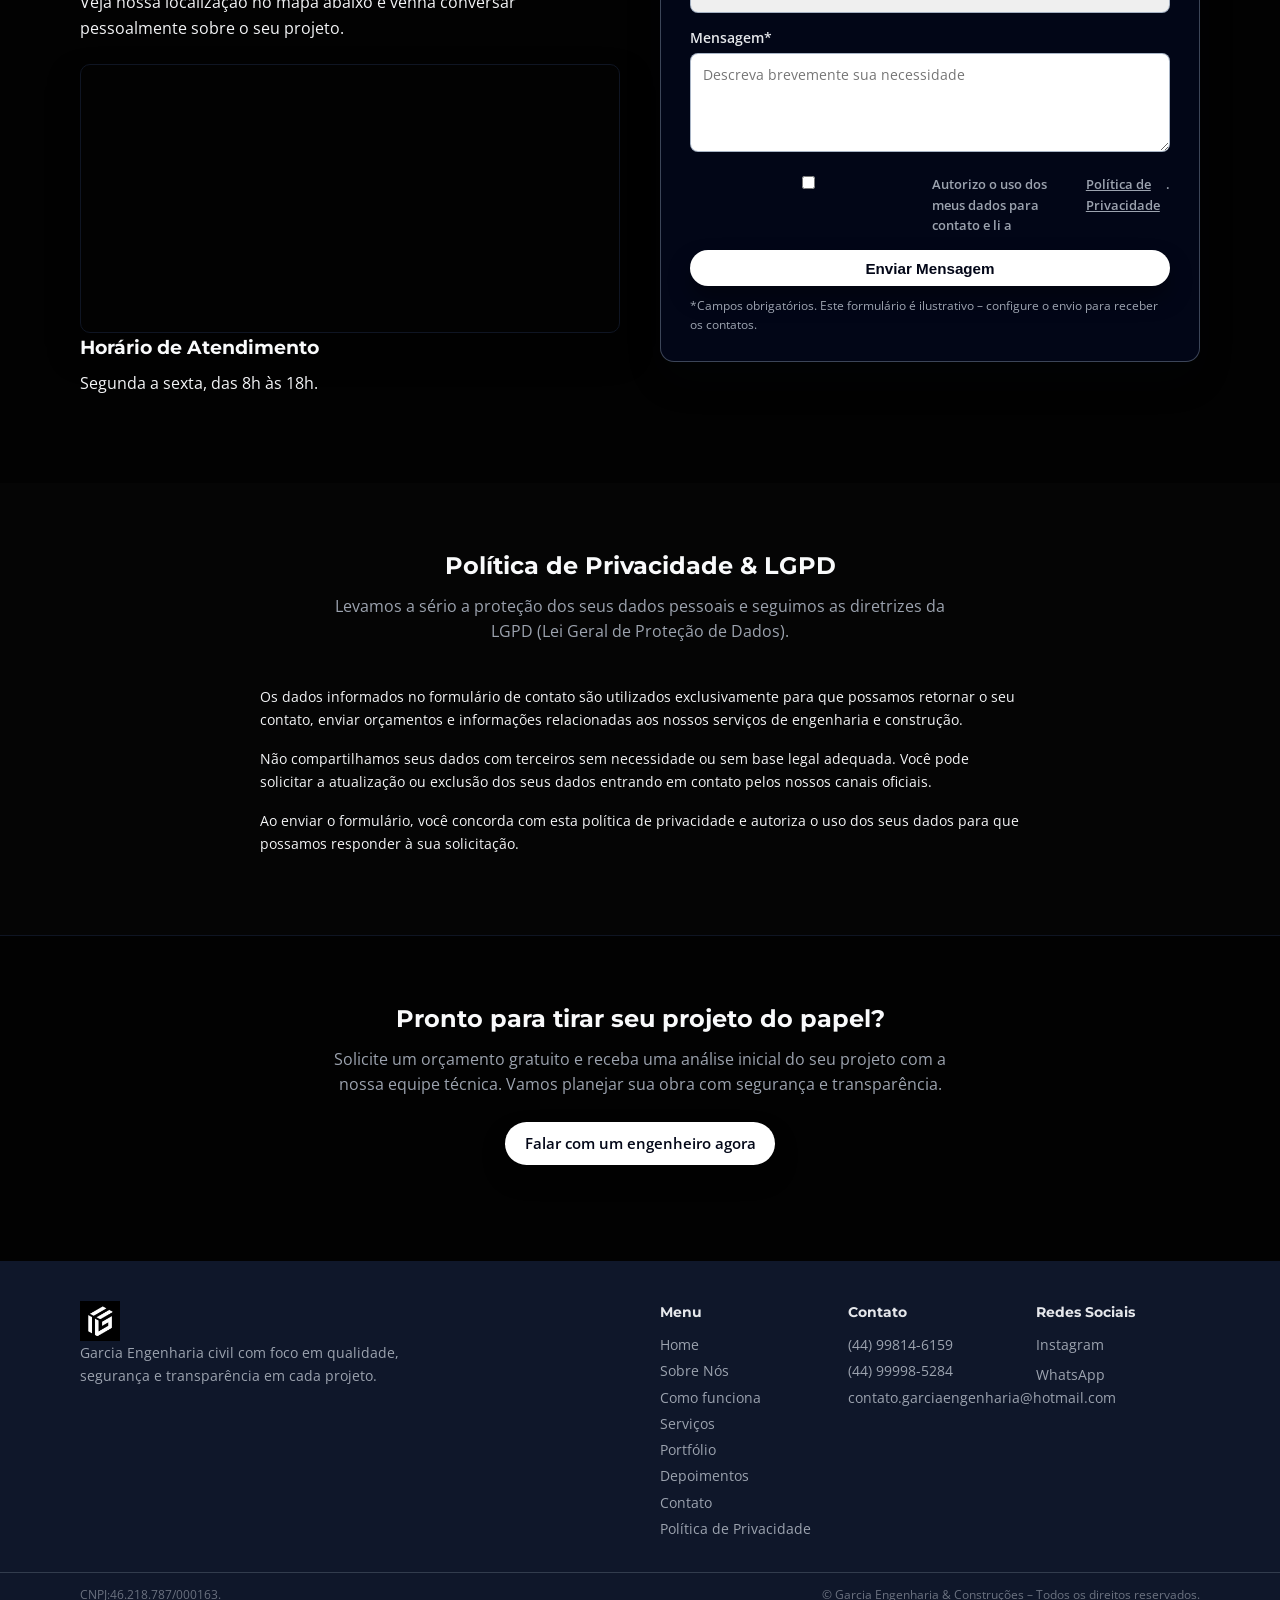
==== commit fc148109: "Update index.html" ====
--- a/index.html
+++ b/index.html
@@ -473,7 +473,7 @@
           <article class="portfolio-item" data-category="interiores">
             <a href="projeto-apartamento-lumiere.html" class="portfolio-link">
               <div class="portfolio-image">
-                <img src="assents/imagens/projetos/interiores/apartamento-lumiere.jpg" alt="Apartamento Lumière" />
+                <img src="assents/imagens/projetos/interiores/apartamento-lumiere.jpg" alt="Apartamento " />
                 <div class="portfolio-overlay">
                   <span class="portfolio-category">Interiores</span>
                 </div>
@@ -662,7 +662,7 @@
         <div class="cta-final-inner">
           <h2>Pronto para tirar seu projeto do papel?</h2>
           <p>
-            Solicite um orçamento gratuito e receba uma análise inicial do seu projeto com a nossa equipe técnica. Vamos planejar sua obra em [Cidade e região] com segurança e transparência.
+            Solicite um orçamento gratuito e receba uma análise inicial do seu projeto com a nossa equipe técnica. Vamos planejar sua obra com segurança e transparência.
           </p>
           <a href="https://wa.me/5544998146159" target="_blank" class="btn btn-primary">
             Falar com um engenheiro agora
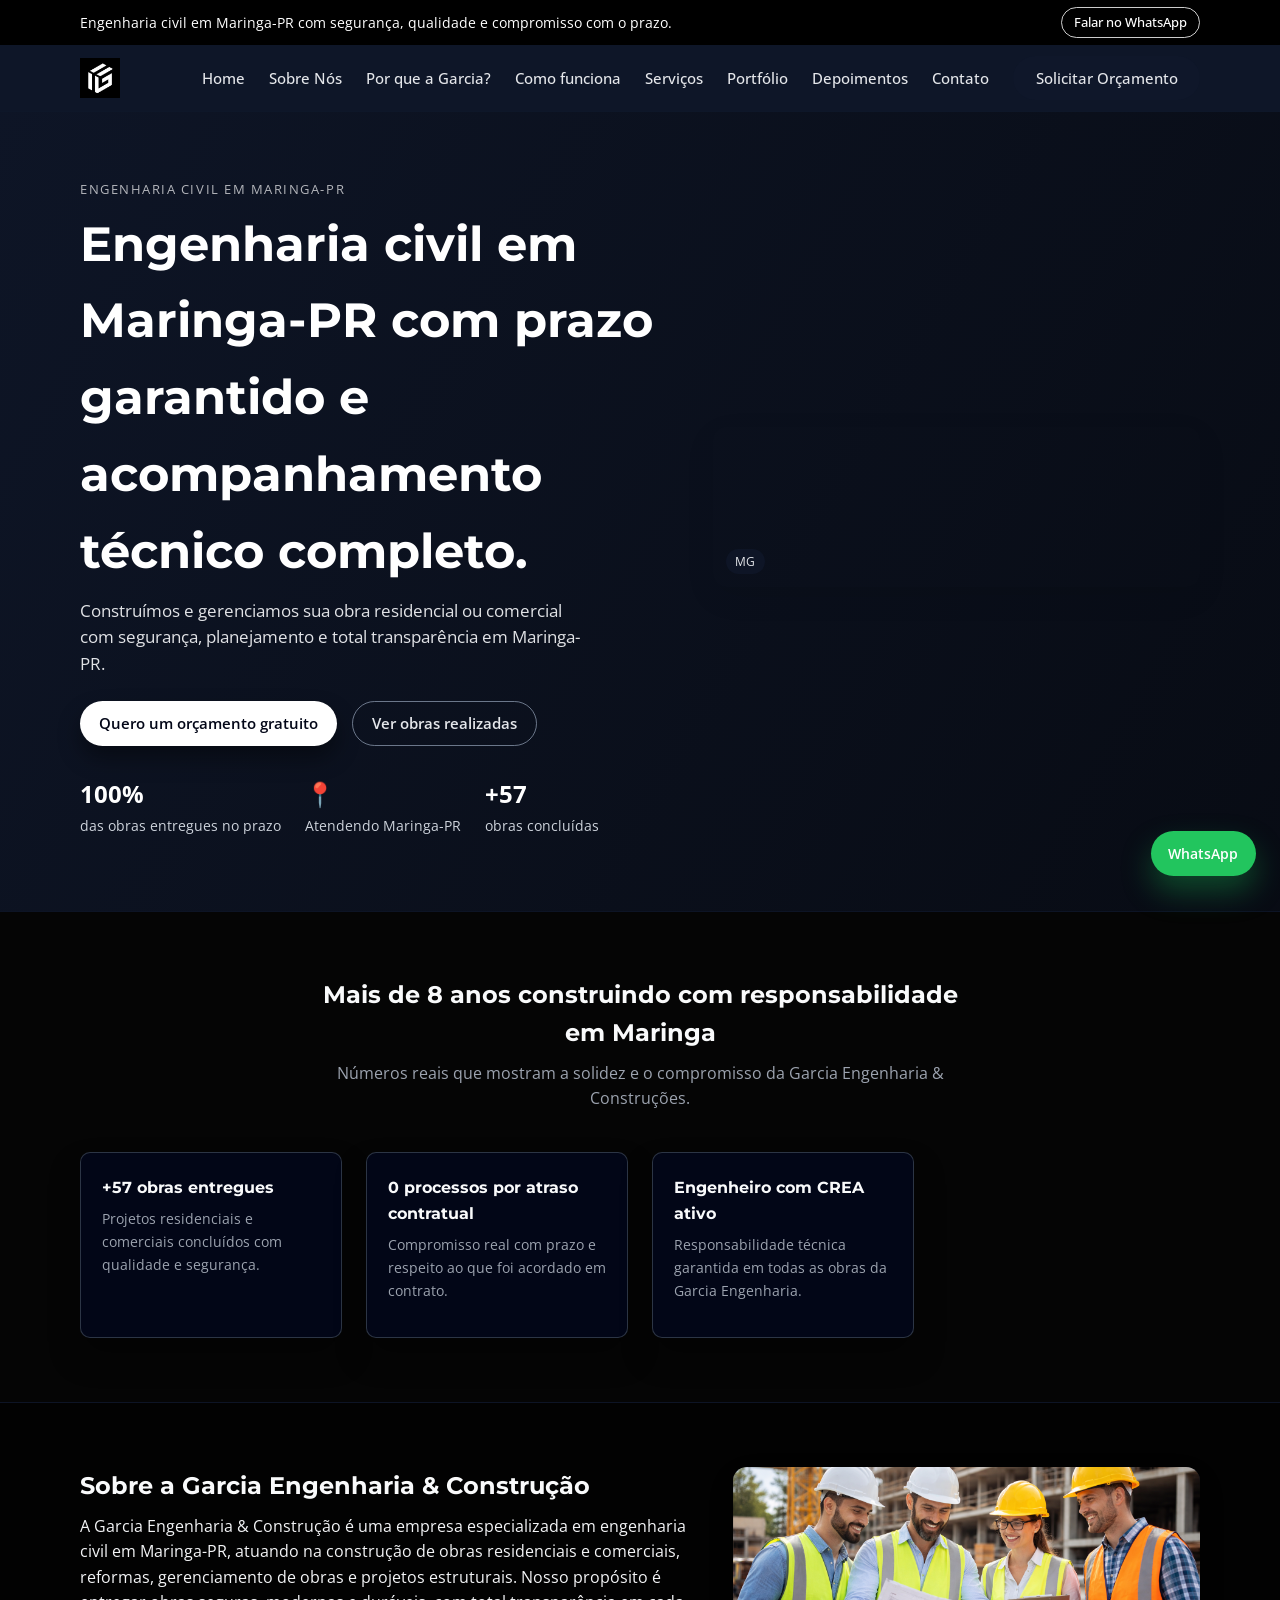
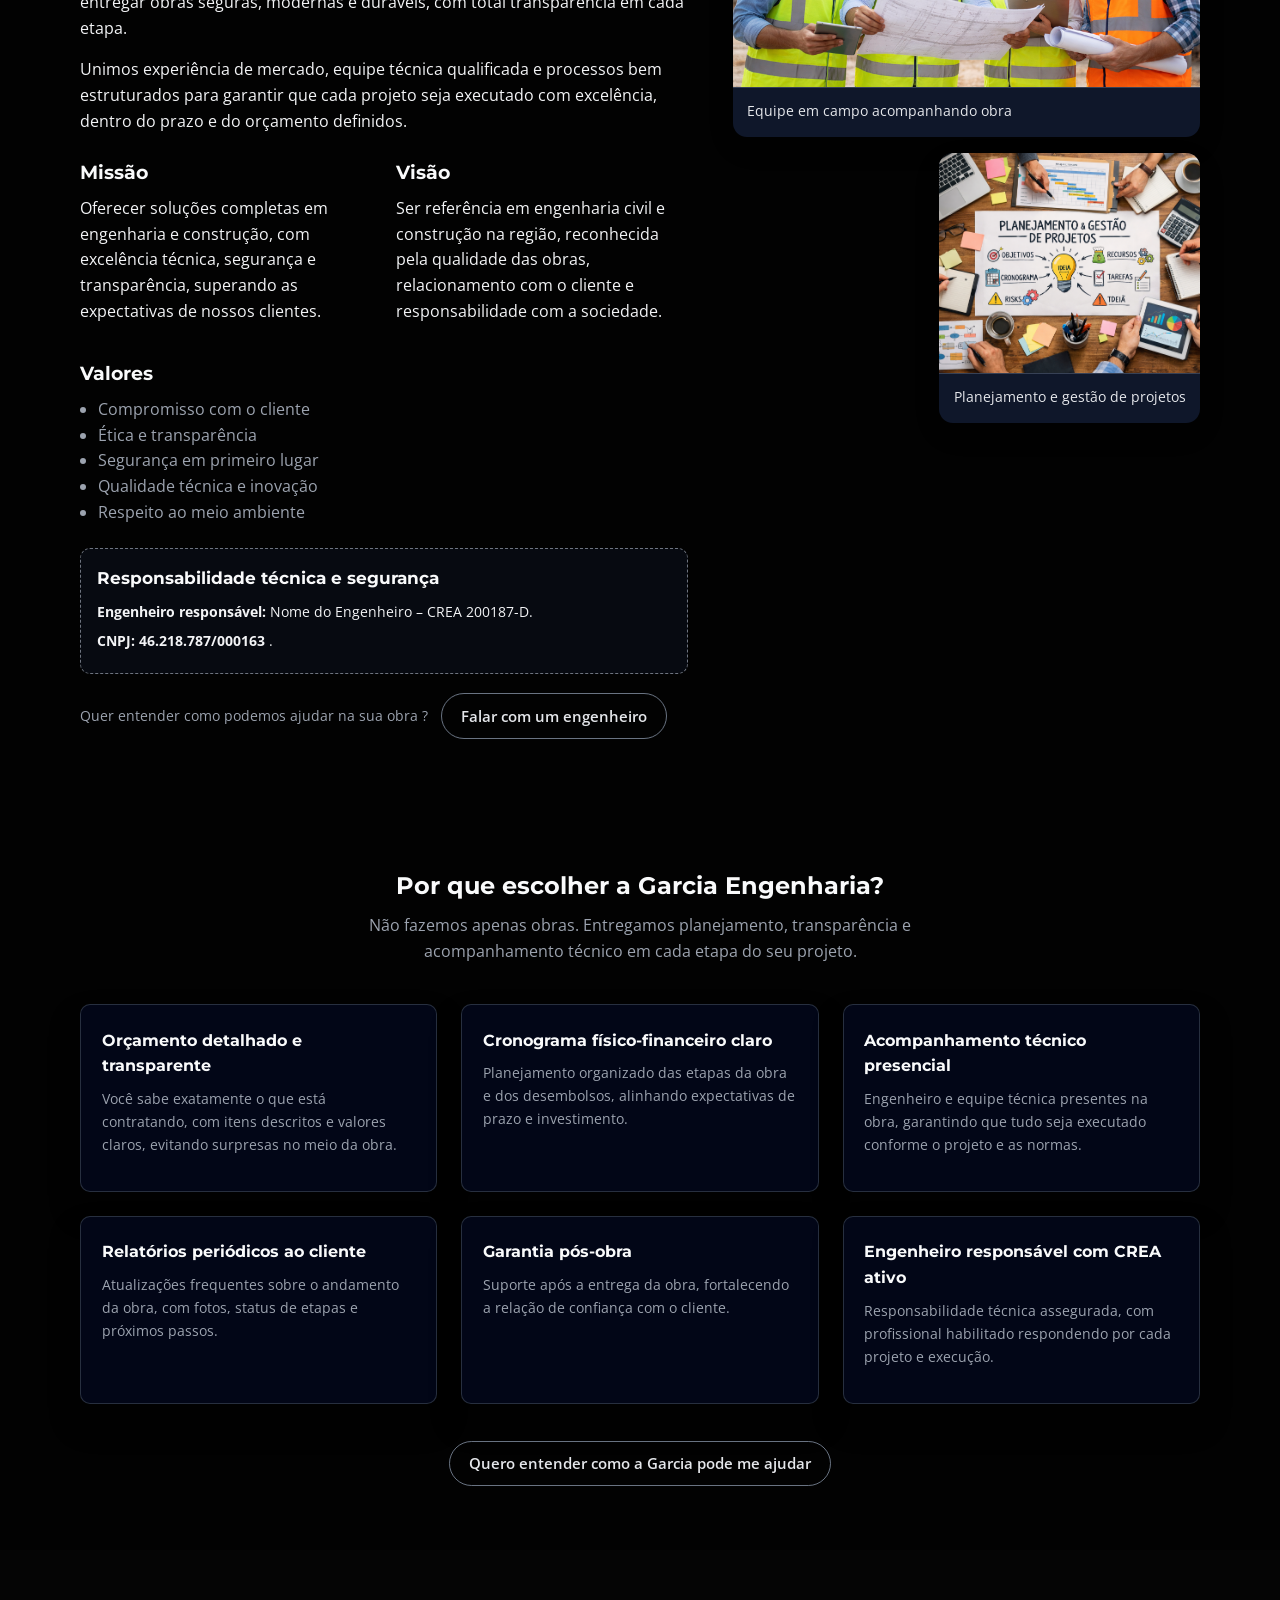
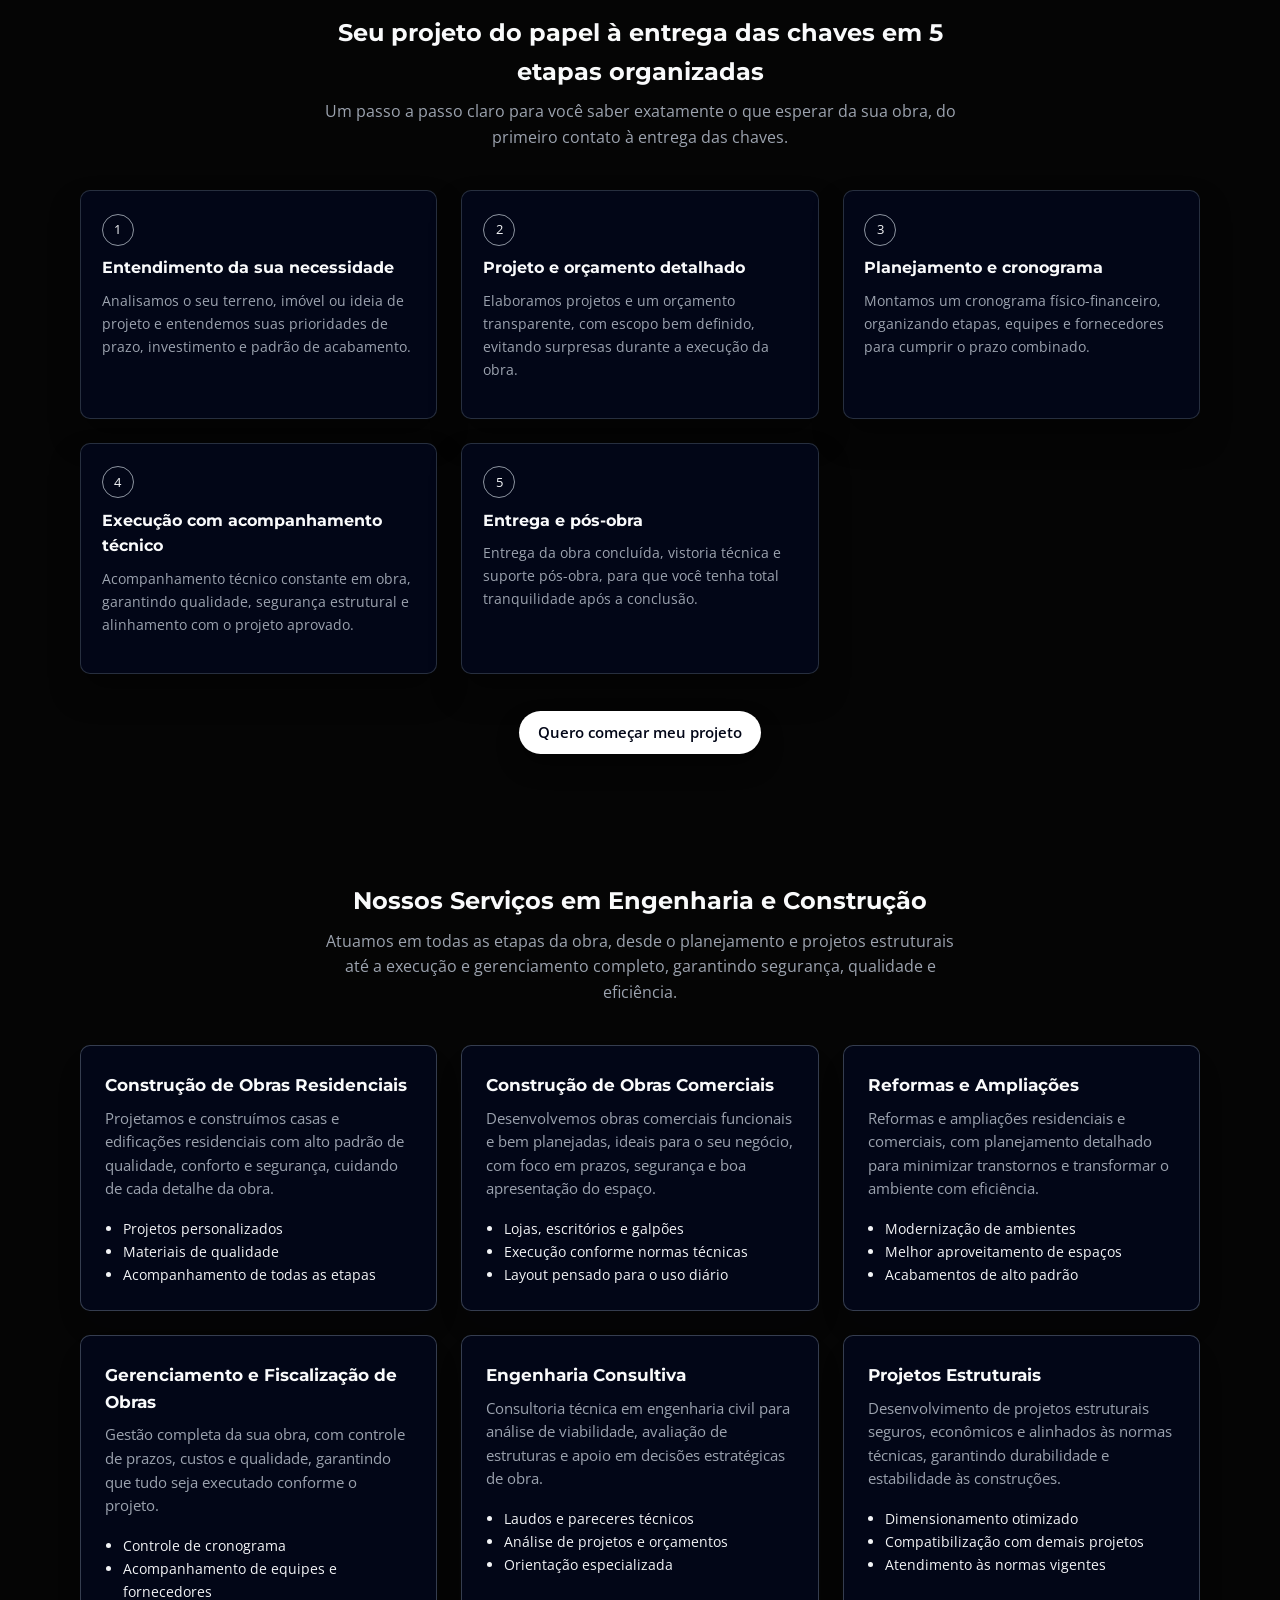
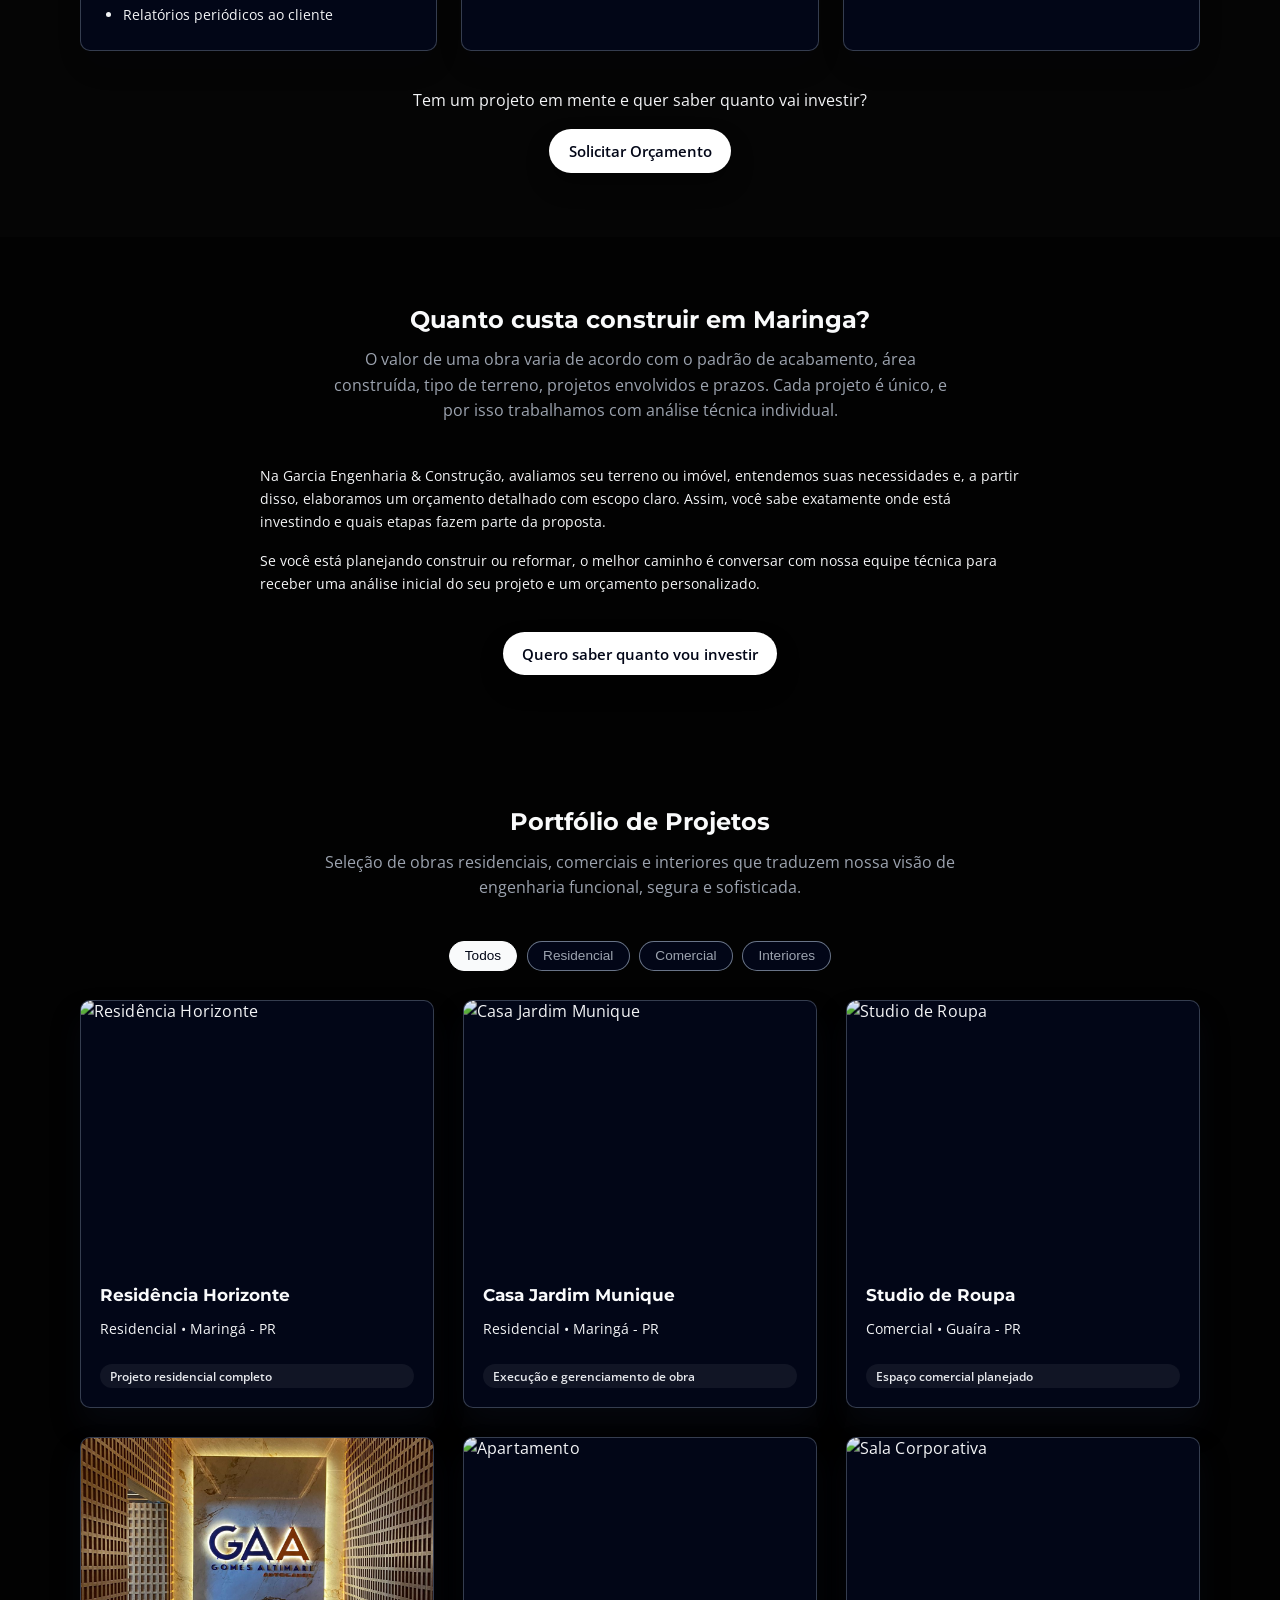
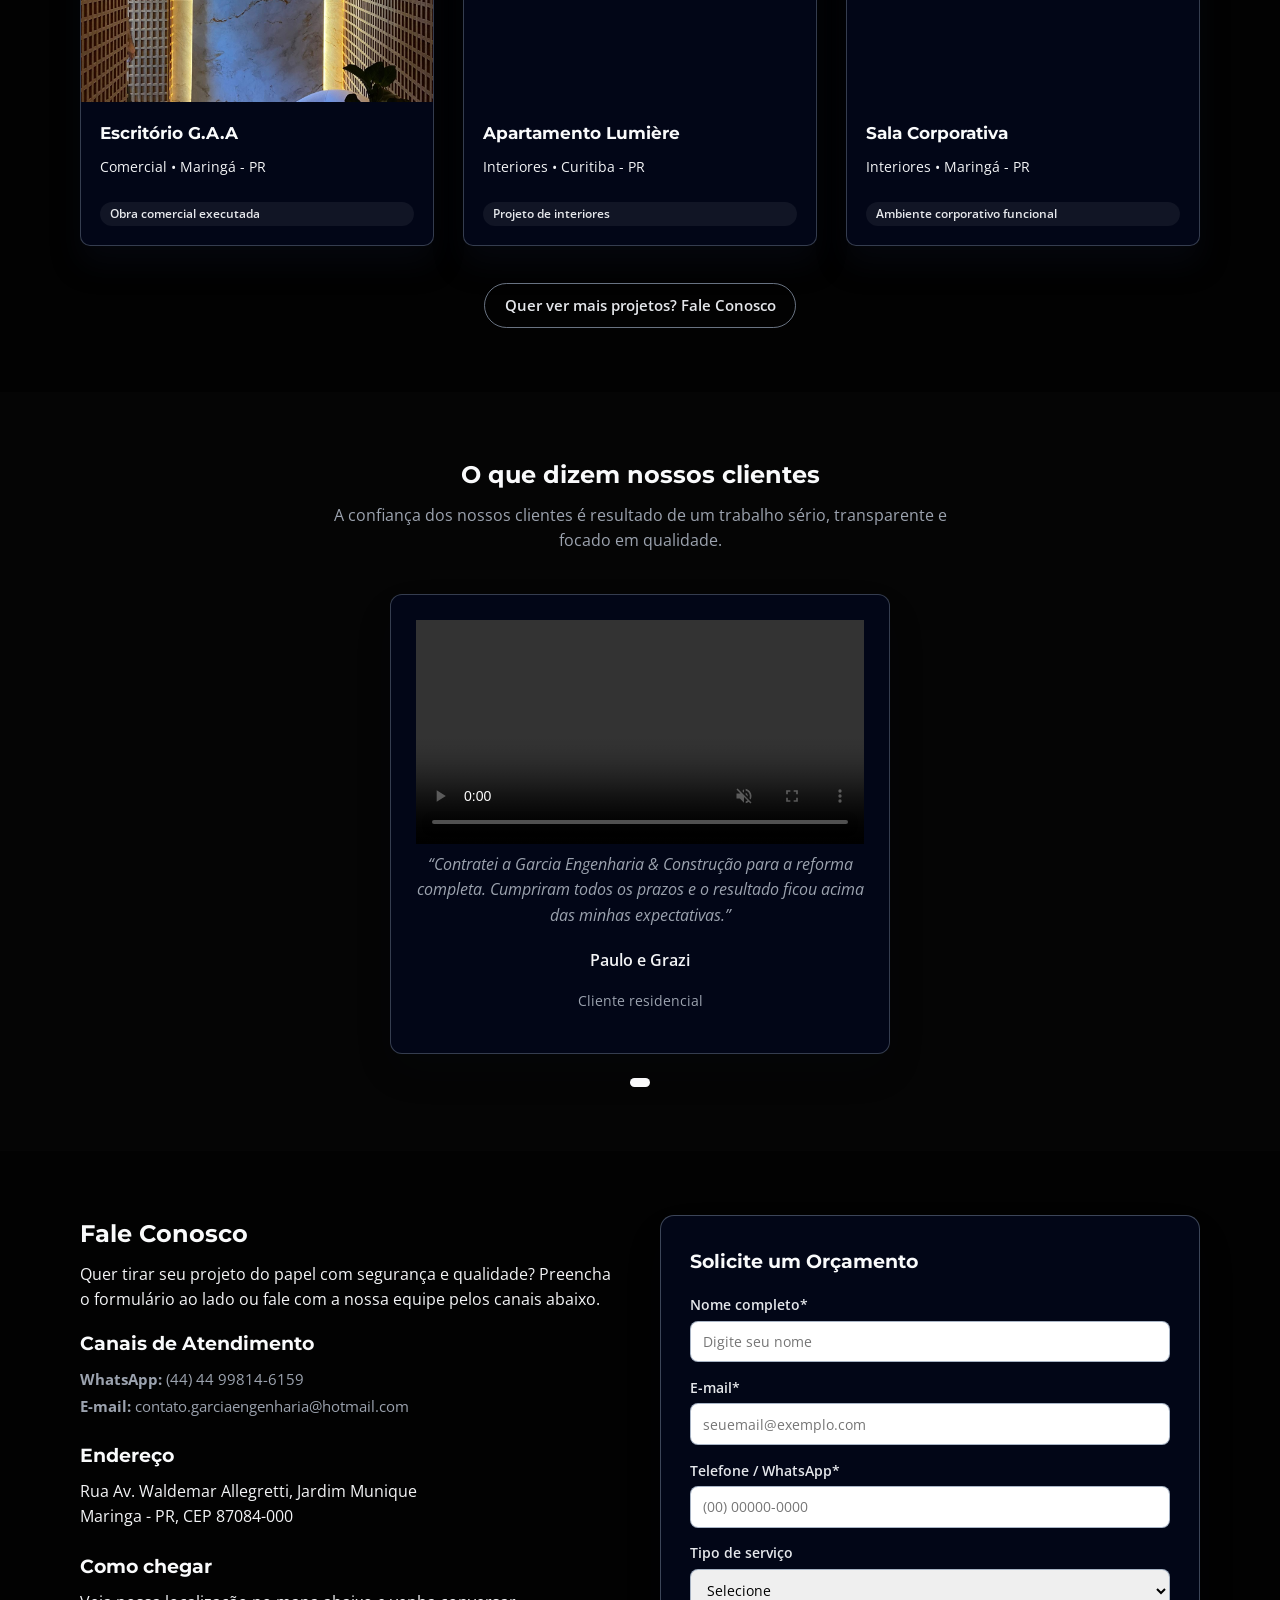
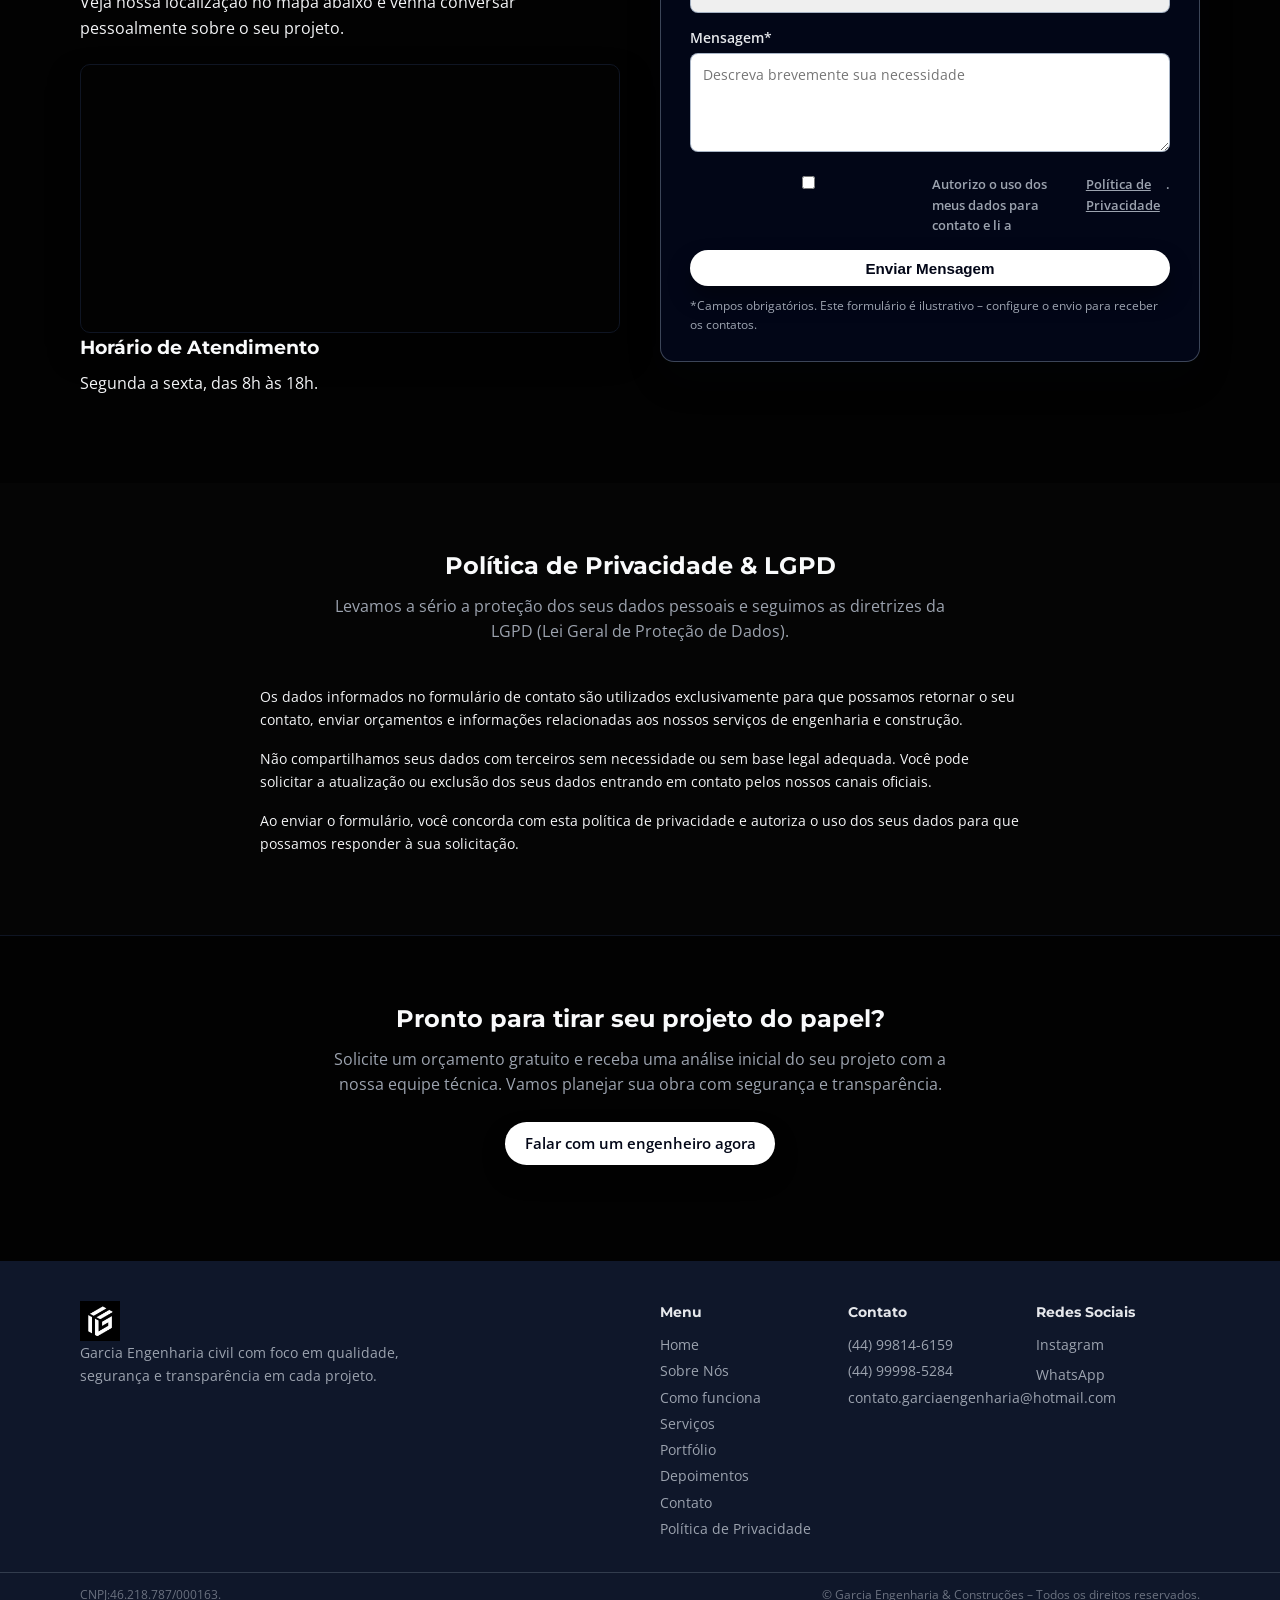
==== commit 854ecaef: "c" ====
--- a/index.html
+++ b/index.html
@@ -455,15 +455,15 @@
           </article>
 
           <article class="portfolio-item" data-category="comercial">
-            <a href="projeto-loja-centro-comercial.html" class="portfolio-link">
+            <a href="projeto-escritorio-G.A.A.html" class="portfolio-link">
               <div class="portfolio-image">
-                <img src="assents/imagens/projetos/comercial/loja-centro.jpg" alt="Loja no Centro" />
+                <img src="assents/ect-G.A.A/cm-12.jpg" alt="Loja no Centro" />
                 <div class="portfolio-overlay">
                   <span class="portfolio-category">Comercial</span>
                 </div>
               </div>
               <div class="portfolio-info">
-                <h3>Loja Centro Comercial</h3>
+                <h3>Escritório G.A.A</h3>
                 <p>Comercial • Maringá - PR</p>
                 <span class="portfolio-tag">Obra comercial executada</span>
               </div>
